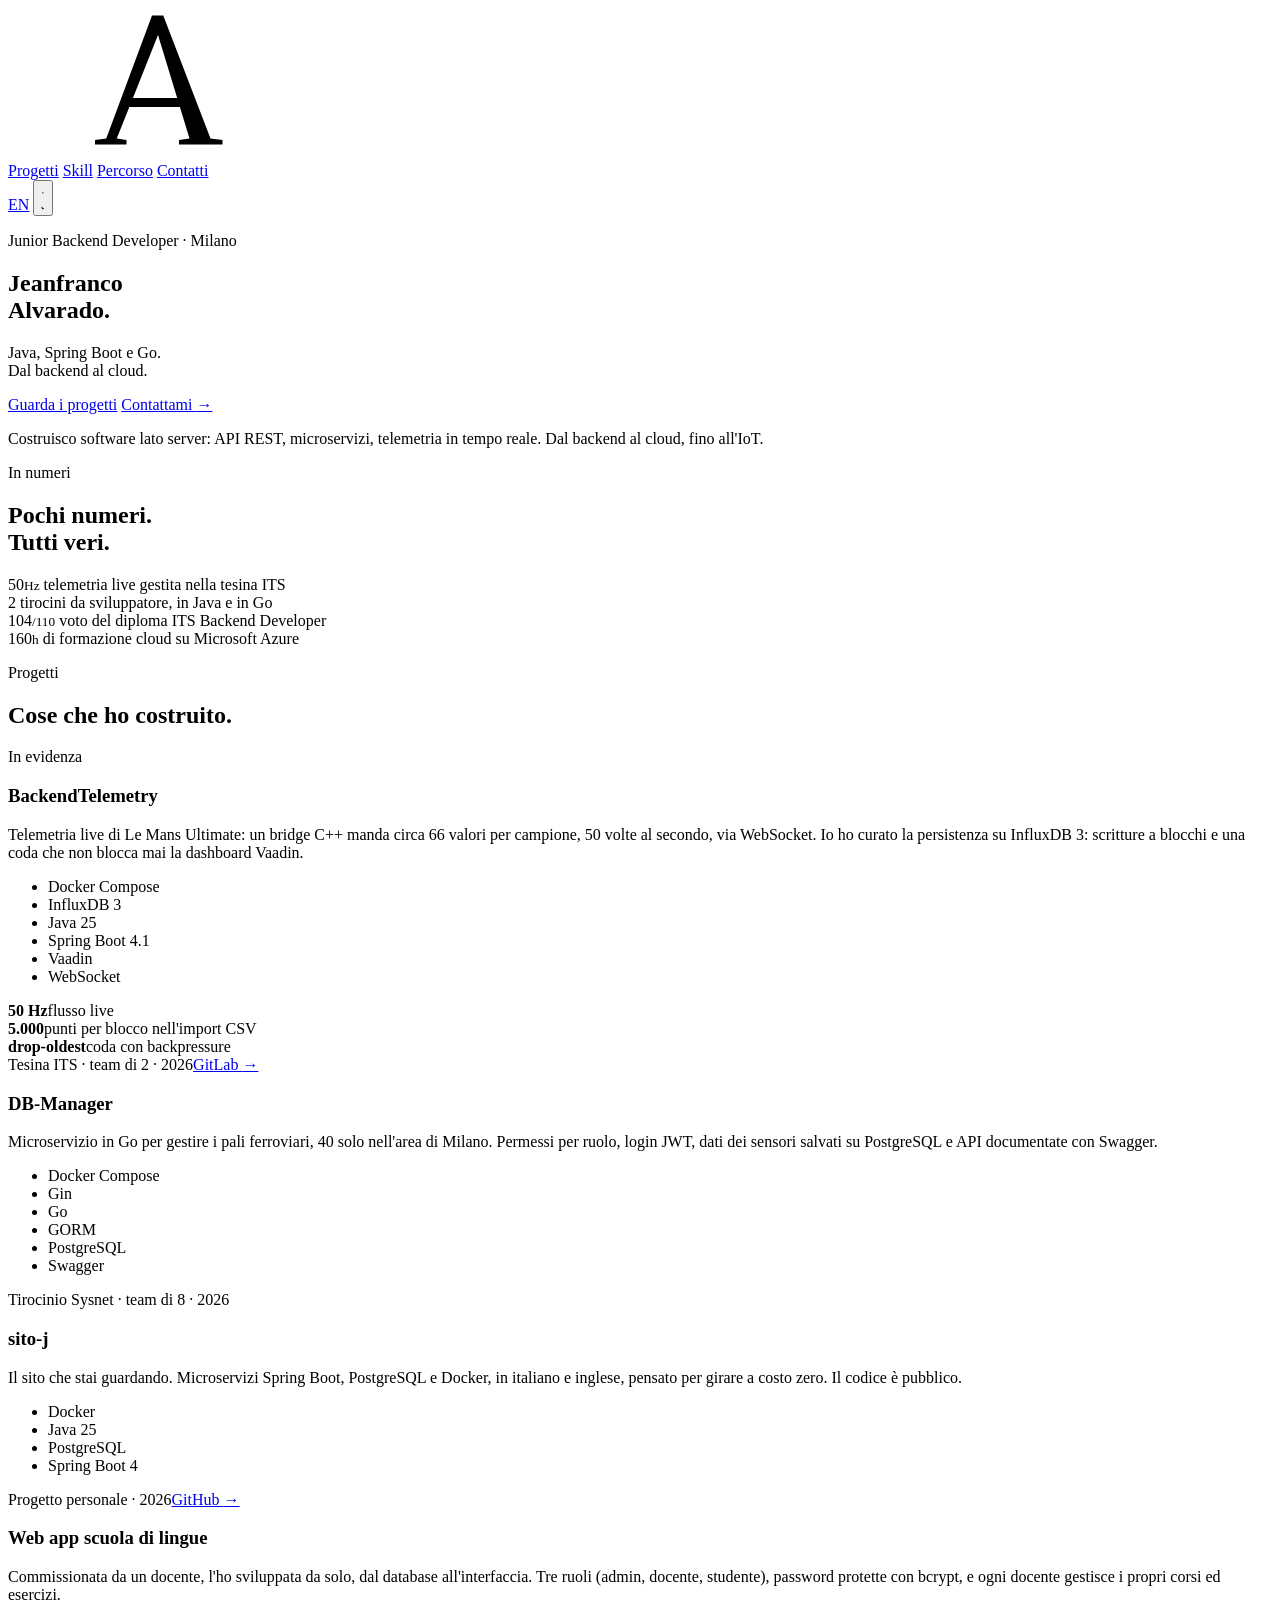
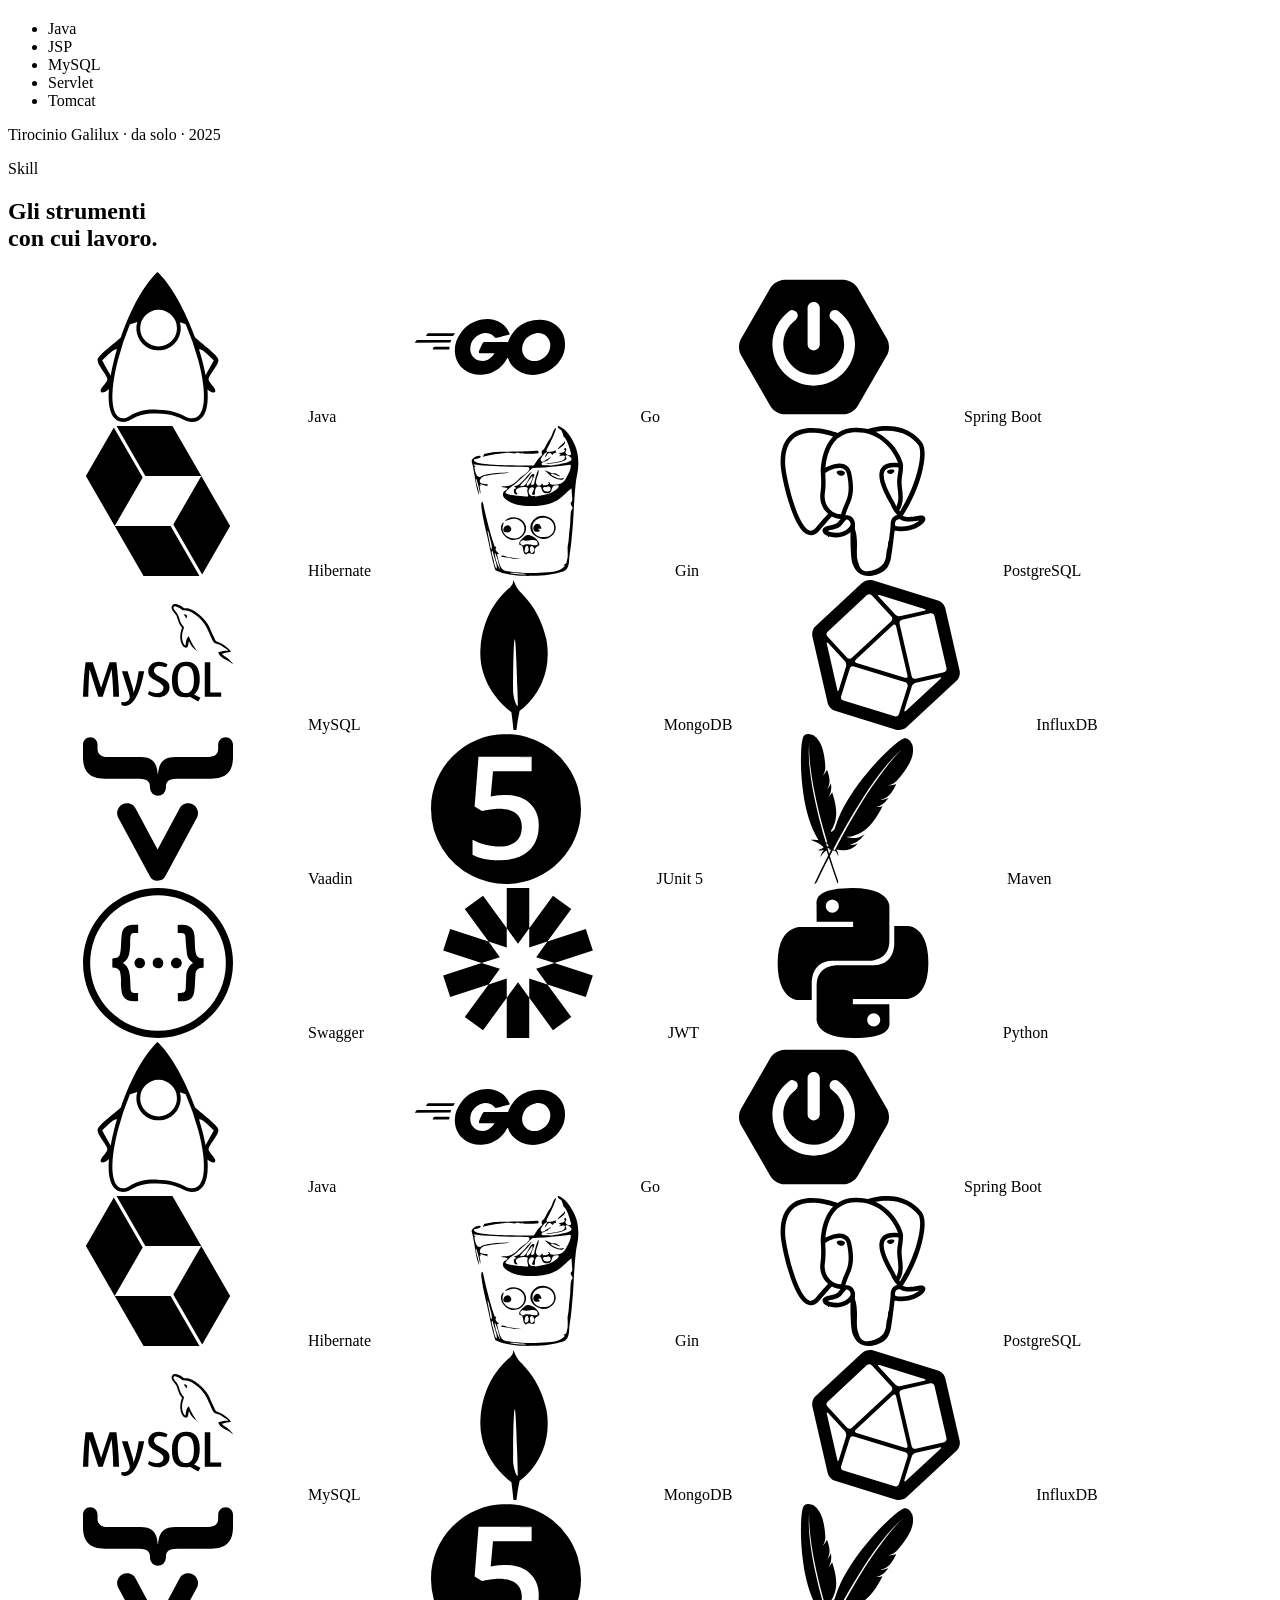
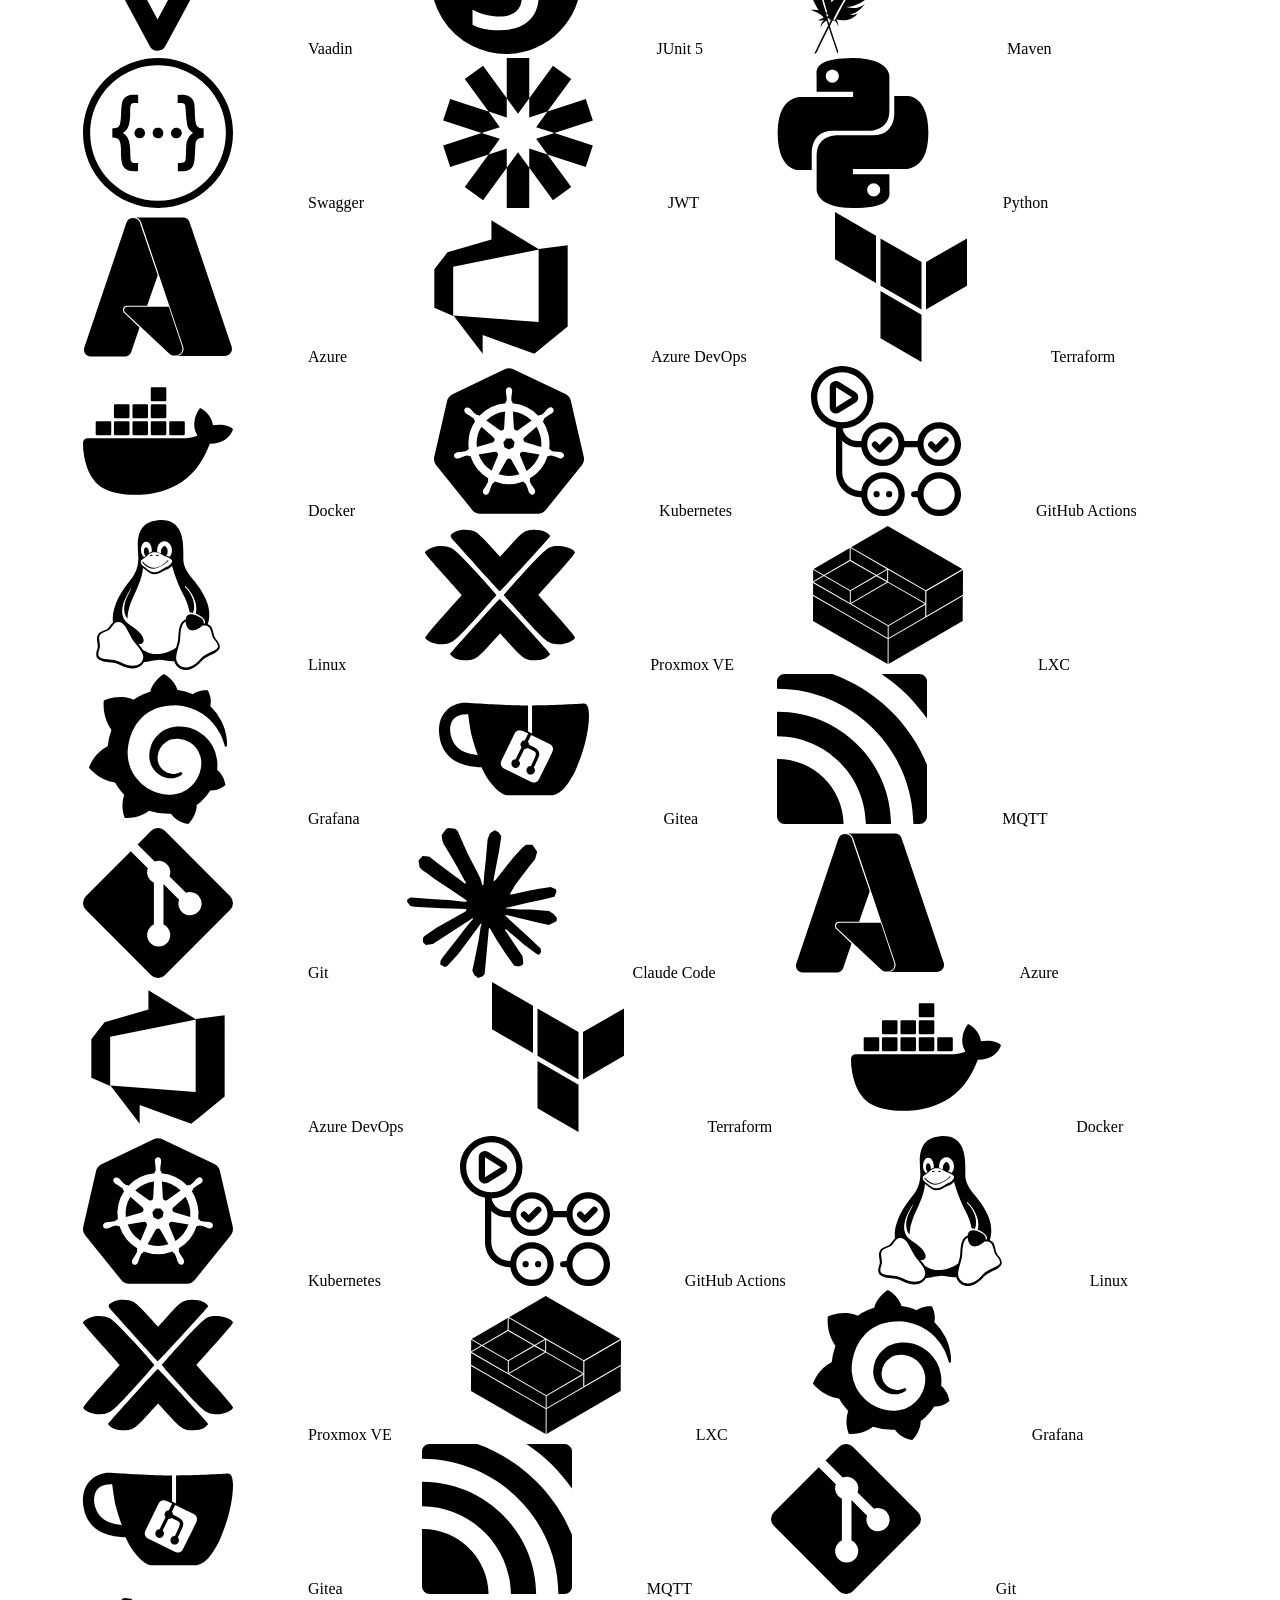
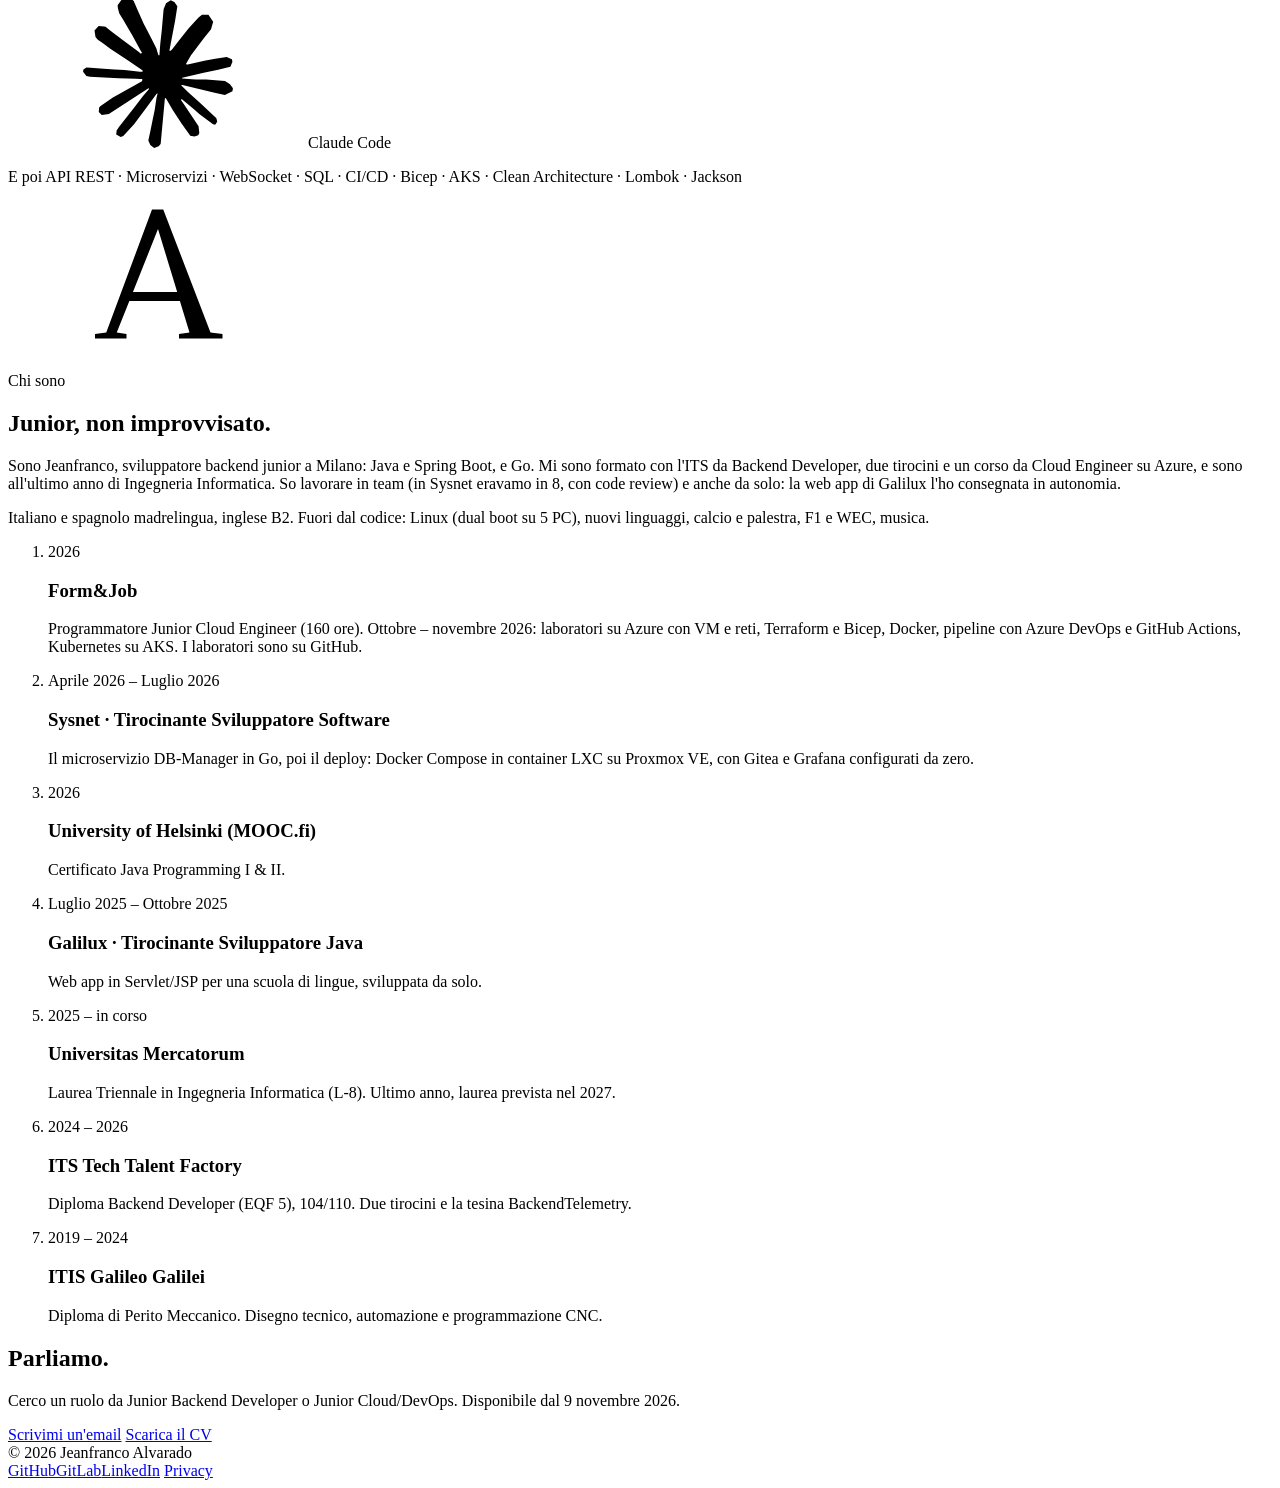
==== it/index.html @ 2a4a36a0 "Pubblica la copia statica del sito (a05487d)" ====
<!DOCTYPE html>
<html lang="it" data-theme="dark">
<head>
    <meta charset="UTF-8">
    <meta name="viewport" content="width=device-width, initial-scale=1">
    
    <title>Jeanfranco Alvarado — Junior Backend Developer</title>
    <meta name="description" content="Jeanfranco Alvarado, Junior Backend Developer a Milano: Java, Spring Boot e Go, dal backend al cloud.">
    <link rel="canonical" href="https://jesusalvarado2005.github.io/sito-j/it">
    <link rel="alternate" href="https://jesusalvarado2005.github.io/sito-j/it" hreflang="it">
    <link rel="alternate" href="https://jesusalvarado2005.github.io/sito-j/en" hreflang="en">
    <link rel="alternate" hreflang="x-default" href="https://jesusalvarado2005.github.io/sito-j/en">
    <meta property="og:type" content="website">
    <meta property="og:title" content="Jeanfranco Alvarado — Junior Backend Developer">
    <meta property="og:description" content="Jeanfranco Alvarado, Junior Backend Developer a Milano: Java, Spring Boot e Go, dal backend al cloud.">
    <meta property="og:url" content="https://jesusalvarado2005.github.io/sito-j/it">
    <meta property="og:locale" content="it_IT">
    <meta name="twitter:card" content="summary">
    <meta name="twitter:title" content="Jeanfranco Alvarado — Junior Backend Developer">
    <meta name="twitter:description" content="Jeanfranco Alvarado, Junior Backend Developer a Milano: Java, Spring Boot e Go, dal backend al cloud.">

    <!-- Tema applicato PRIMA del rendering (script volutamente sincrono e minuscolo) -->
    <script src="/sito-j/js/theme.js"></script>
    <link rel="preload" href="/sito-j/fonts/inter-latin-700.woff2" as="font" type="font/woff2" crossorigin>
    <link rel="icon" href="/sito-j/logo.svg" type="image/svg+xml">
    <link rel="stylesheet" href="/sito-j/css/site.css">
    <script type="application/ld+json">{"@context":"https://schema.org","@type":"Person","name":"Jeanfranco Alvarado","url":"https://jesusalvarado2005.github.io/sito-j/it","description":"Jeanfranco Alvarado, Junior Backend Developer a Milano: Java, Spring Boot e Go, dal backend al cloud.","jobTitle":"Junior Backend Developer · Milano","address":{"@type":"PostalAddress","addressLocality":"Milano"},"sameAs":["https://github.com/JesusAlvarado2005","https://gitlab.com/JesusAlvarado2005","https://www.linkedin.com/in/jeanfranco-alvarado-800a02344"]}</script>
</head>
<body>

<svg width="0" height="0" style="position:absolute" aria-hidden="true">
    <defs>
        <linearGradient id="goldGrad" x1="0" y1="0" x2="1" y2="1">
            <stop offset="0" style="stop-color: var(--grad-a)"/>
            <stop offset=".5" style="stop-color: var(--grad-b)"/>
            <stop offset=".62" style="stop-color: var(--grad-c)"/>
            <stop offset="1" style="stop-color: var(--grad-b)"/>
        </linearGradient>
        <symbol id="logoA" viewBox="0 0 100 100">
            <path fill="url(#goldGrad)" fill-rule="evenodd" d="M46 5 L53.5 5 L85 87 L93 88 L93 91 L64 91 L64 88 L71 87 L64.6 66 L30.9 66 L22.5 87 L29 88 L29 91 L8 91 L8 88 L15.5 87 Z M50 18 L62.8 60 L33.3 60 Z"/>
        </symbol>
        <!-- Loghi tecnologie: Simple Icons (CC0) e Devicon (MIT), monocromatici -->
        <symbol id="i-openjdk" viewBox="0 0 24 24"><path d="M11.915 0 11.7.215C9.515 2.4 7.47 6.39 6.046 10.483c-1.064 1.024-3.633 2.81-3.711 3.551-.093.87 1.746 2.611 1.55 3.235-.198.625-1.304 1.408-1.014 1.939.1.188.823.011 1.277-.491a13.389 13.389 0 0 0-.017 2.14c.076.906.27 1.668.643 2.232.372.563.956.911 1.667.911.397 0 .727-.114 1.024-.264.298-.149.571-.33.91-.5.68-.34 1.634-.666 3.53-.604 1.903.062 2.872.39 3.559.704.687.314 1.15.664 1.925.664.767 0 1.395-.336 1.807-.9.412-.563.631-1.33.72-2.24.06-.623.055-1.32 0-2.066.454.45 1.117.604 1.213.424.29-.53-.816-1.314-1.013-1.937-.198-.624 1.642-2.366 1.549-3.236-.08-.748-2.707-2.568-3.748-3.586C16.428 6.374 14.308 2.394 12.13.215zm.175 6.038a2.95 2.95 0 0 1 2.943 2.942 2.95 2.95 0 0 1-2.943 2.943A2.95 2.95 0 0 1 9.148 8.98a2.95 2.95 0 0 1 2.942-2.942zM8.685 7.983a3.515 3.515 0 0 0-.145.997c0 1.951 1.6 3.55 3.55 3.55 1.95 0 3.55-1.598 3.55-3.55 0-.329-.046-.648-.132-.951.334.095.64.208.915.336a42.699 42.699 0 0 1 2.042 5.829c.678 2.545 1.01 4.92.846 6.607-.082.844-.29 1.51-.606 1.94-.315.431-.713.651-1.315.651-.593 0-.932-.27-1.673-.61-.741-.338-1.825-.694-3.792-.758-1.974-.064-3.073.293-3.821.669-.375.188-.659.373-.911.5s-.466.2-.752.2c-.53 0-.876-.209-1.16-.64-.285-.43-.474-1.101-.545-1.948-.141-1.693.176-4.069.823-6.614a43.155 43.155 0 0 1 1.934-5.783c.348-.167.749-.31 1.192-.425zm-3.382 4.362a.216.216 0 0 1 .13.031c-.166.56-.323 1.116-.463 1.665a33.849 33.849 0 0 0-.547 2.555 3.9 3.9 0 0 0-.2-.39c-.58-1.012-.914-1.642-1.16-2.08.315-.24 1.679-1.755 2.24-1.781zm13.394.01c.562.027 1.926 1.543 2.24 1.783-.246.438-.58 1.068-1.16 2.08a4.428 4.428 0 0 0-.163.309 32.354 32.354 0 0 0-.562-2.49 40.579 40.579 0 0 0-.482-1.652.216.216 0 0 1 .127-.03z"/></symbol>
        <symbol id="i-go" viewBox="0 0 24 24"><path d="M1.811 10.231c-.047 0-.058-.023-.035-.059l.246-.315c.023-.035.081-.058.128-.058h4.172c.046 0 .058.035.035.07l-.199.303c-.023.036-.082.07-.117.07zM.047 11.306c-.047 0-.059-.023-.035-.058l.245-.316c.023-.035.082-.058.129-.058h5.328c.047 0 .07.035.058.07l-.093.28c-.012.047-.058.07-.105.07zm2.828 1.075c-.047 0-.059-.035-.035-.07l.163-.292c.023-.035.07-.07.117-.07h2.337c.047 0 .07.035.07.082l-.023.28c0 .047-.047.082-.082.082zm12.129-2.36c-.736.187-1.239.327-1.963.514-.176.046-.187.058-.34-.117-.174-.199-.303-.327-.548-.444-.737-.362-1.45-.257-2.115.175-.795.514-1.204 1.274-1.192 2.22.011.935.654 1.706 1.577 1.835.795.105 1.46-.175 1.987-.77.105-.13.198-.27.315-.434H10.47c-.245 0-.304-.152-.222-.35.152-.362.432-.97.596-1.274a.315.315 0 01.292-.187h4.253c-.023.316-.023.631-.07.947a4.983 4.983 0 01-.958 2.29c-.841 1.11-1.94 1.8-3.33 1.986-1.145.152-2.209-.07-3.143-.77-.865-.655-1.356-1.52-1.484-2.595-.152-1.274.222-2.419.993-3.424.83-1.086 1.928-1.776 3.272-2.02 1.098-.2 2.15-.07 3.096.571.62.41 1.063.97 1.356 1.648.07.105.023.164-.117.2m3.868 6.461c-1.064-.024-2.034-.328-2.852-1.029a3.665 3.665 0 01-1.262-2.255c-.21-1.32.152-2.489.947-3.529.853-1.122 1.881-1.706 3.272-1.95 1.192-.21 2.314-.095 3.33.595.923.63 1.496 1.484 1.648 2.605.198 1.578-.257 2.863-1.344 3.962-.771.783-1.718 1.273-2.805 1.495-.315.06-.63.07-.934.106zm2.78-4.72c-.011-.153-.011-.27-.034-.387-.21-1.157-1.274-1.81-2.384-1.554-1.087.245-1.788.935-2.045 2.033-.21.912.234 1.835 1.075 2.21.643.28 1.285.244 1.905-.07.923-.48 1.425-1.228 1.484-2.233z"/></symbol>
        <symbol id="i-springboot" viewBox="0 0 24 24"><path d="m23.693 10.7058-4.73-8.1844c-.4094-.7106-1.4166-1.2942-2.2402-1.2942H7.2725c-.819 0-1.8308.5836-2.2402 1.2942L.307 10.7058c-.4095.7106-.4095 1.873 0 2.5837l4.7252 8.189c.4094.7107 1.4166 1.2943 2.2402 1.2943h9.455c.819 0 1.826-.5836 2.2402-1.2942l4.7252-8.189c.4095-.7107.4095-1.8732 0-2.5838zM10.9763 5.7547c0-.5365.4377-.9742.9742-.9742s.9742.4377.9742.9742v5.8217c0 .5366-.4377.9742-.9742.9742s-.9742-.4376-.9742-.9742zm.9742 12.4294c-3.6427 0-6.6077-2.965-6.6077-6.6077.0047-2.0896.993-4.0521 2.6685-5.304a.8657.8657 0 0 1 1.2142.1788.8657.8657 0 0 1-.1788 1.2143c-2.1602 1.6048-2.612 4.6592-1.0072 6.8194 1.6049 2.1603 4.6593 2.612 6.8195 1.0072 1.2378-.9177 1.9673-2.372 1.9673-3.9157a4.8972 4.8972 0 0 0-1.9861-3.925c-.386-.2824-.466-.8284-.1836-1.2143.2824-.386.8283-.466 1.2143-.1835 1.6895 1.2471 2.6826 3.2238 2.6873 5.3228 0 3.6474-2.965 6.6077-6.6077 6.6077z"/></symbol>
        <symbol id="i-hibernate" viewBox="0 0 24 24"><path d="M5.365 0L9.98 7.994h8.95L14.31 0H5.366zm-.431.248L.46 7.994l4.613 8.008L9.55 8.24 4.934.248zm13.992 7.75l-4.475 7.76 4.617 7.992 4.471-7.744-4.613-8.008zm-4.905 8.006l-8.95.002L9.688 24h8.946l-4.615-7.994.001-.002Z"/></symbol>
        <symbol id="i-gin" viewBox="0 0 24 24"><path d="M11.836 23.977c-2.0587-.1046-3.3698-.3594-4.468-.8684-.131-.0606-.1153-.0272-.278-.596-.2755-.9627-.5534-2.128-.7848-3.29-.135-.678-.1535-.7614-.4716-2.1176-.5104-2.1762-.6402-2.831-.804-4.0557-.1064-.7962.1223-1.3156.2754-.6255.6026 2.7148 1.124 4.6969 1.6753 6.3684.1901.5764.1752.5525.3347.537.1095-.0105.1097-.0096.0278.1811-.1118.2604-.0573.3991.2913.7409.2612.256.2638.2712.0407.2387-.174-.0254-.1655-.0434-.1023.2138.0295.1199.0809.3448.1141.4997.2644 1.2314.6094 1.8336 1.1121 1.941 1.4684.3139 3.6012.4502 5.4794.3503 2.1817-.116 2.7037-.1989 3.3812-.5368.4582-.2286.8528-.6569.611-.6632-.1781-.0047-.1948-.0464-.0437-.109.329-.1365.468-.2818.4411-.4612-.008-.0535.0021-.1094.0422-.2318.1232-.3762.1439-.6822.1123-1.664-.0146-.4543-.0136-.487.021-.6574.0912-.449.132-.7886.199-1.6564.0474-.6126.0627-.766.1118-1.1186.0491-.3532.0648-.5537.0929-1.1868.0549-1.2385.116-1.7317.2287-1.8443.1884-.1885.1874-.289-.006-.5633-.2205-.3129-.2198-.4765.003-.711.1085-.1142.1132-.242.0391-1.0652-.019-.2114-.0394-.5284-.0452-.7045-.0073-.217-.0169-.3202-.0297-.3202-.041 0-.306.2264-.8894.76-.6635.6068-.8368.75-1.2089.9984-.7674.5123-1.5042.7633-2.7787.9462-1.2864.1847-2.8008.1411-3.7922-.1092-.6681-.1686-1.055-.3507-1.8085-.8512-.7058-.4688-.6674-1.2277.079-1.5624.3362-.1507.076-.3149-.5986-.3778-.5074-.0474-.2495-.1461.3996-.153.7887-.0083 1.349-.2884 2.0736-1.0363.3034-.3131.374-.3746.7782-.677.6428-.4808.8696-.6895.972-.8947.0776-.155.0733-.3082-.0094-.3397-.0271-.0103-.0404-.029-.0404-.0566 0-.0517.1571-.0442-2.5615-.122-2.8682-.0822-5.0395-.2118-6.1476-.367-.2164-.0304-.1133.1615.1509.2806.0836.0377.0914.0714.0198.0852-.1952.0377-.1844.01-.1284.3283.2173 1.235.5548 1.5418 1.2152 1.1047.1309-.0866.1765-.1027.4961-.1753.7-.1589 1.4556-.2464 2.5838-.2993 1.1633-.0545 1.2892-.0588 1.3032-.0448.0305.0304-.5599.1101-1.5935.215-1.07.1086-1.4287.1577-1.926.2638-.1342.0286-.2802.0521-.3245.0522-.2895.0008-.7114.2931-.8644.5988-.1926.3851-.0152.6153.5107.6627.1761.0159.6063.0923.6826.1213.0658.025.0525.0663-.0337.1044-.0932.0413-.093.039-.0085.0922.1688.1066.0969.0998-.37-.0351-.7785-.225-.9368-.2379-.723-.0588.1015.085.0972.1096-.0132.076-.1712-.0519-.1676-.0865-.0636.6052.1332.8858.031.8419-.1545-.0665-.2554-1.25-.6686-2.3144-.484-1.2466.04.2318.0853.4146.2197.888.1811.638.2872 1.2493.2237 1.2885-.0297.0184-.1904-.4844-.3028-.947-.124-.5102-.1767-.8005-.4328-2.3821-.1298-.802-.2425-1.3464-.378-1.8265-.0773-.2736-.0497-.403.128-.6008.3644-.4052 1.2746-.6528 1.2746-.3466 0 .147-.187.2458-.6436.3402-.5204.1076-.5632.1751-.2897.4578.2486.2569 1.8142.4808 3.7254.5327.3663.01.9119.0259 1.2124.0354 2.1339.0674 4.3877.0663 4.5184-.0022.015-.0079.0837-.105.1527-.2158.2825-.454.552-.795.9445-1.1954.2782-.2838.2865-.2942.2417-.3055-.132-.033-.1427-.5621-.0127-.6282.2383-.121.3542-.2918.7283-1.0725.198-.4133.3093-.5955.4777-.7825.1457-.1618.2569-.385.421-.8452.1614-.4524.2639-.6635.3799-.7823.223-.2285.2324-.103.0363.4903-.162.49-.7111 1.686-1.1268 2.4542-.355.656-.307.8451.1881.7427.0883-.0182.1706-.024.2462-.017.1306.0119.2723-.0174.6213-.1284.2892-.092.3264-.0769.201.0818-.0891.1128-.0887.1142.053.1799.1405.065.1301.0783-.0611.0783-.265 0-.4498.1059-.4766.2732-.0118.074-.0118.074-.1226-.0473-.3058-.335-.6452-.2808-.851.136-.072.1458-.1856.2528-.2684.2528-.0513 0-.0393-.0339.082-.232.293-.4784.2985-.5618.028-.4245-.308.1563-.7837.8261-.803 1.1308-.017.2655.2956.4083.5327.2434.9017-.627 1.348-.8748.9794-.5438-.0765.0687-.159.148-.1832.1762-.1744.2028-.3106.2933-.5656.3757-.8493.2745-.8493.6558 0 .6355.2265-.0055.4225-.0022.4774.0079.412.0756 2.2334-.2378 3.1616-.544.5878-.1938.6844-.4293.3229-.7867-.4647-.4592-.959-.3684-.6466.1189.1936.302-.3882.6232-1.3705.7565-.4425.06-.6113.0898-.7738.1363-.1108.0318-.4379.0719-.704.0863-.3523.019-.4642-.0274-.1925-.08.4158-.0804.5822-.105 1.0783-.1598 1.3303-.1468 1.7592-.3548 1.7627-.8548.0019-.2777-.2227-.3198-.8506-.1598-.201.0513-.2093.0324-.0248-.0564.2821-.1358.2599-.2519-.0717-.374-.1107-.0408-.1107-.0408.0516-.0538.7422-.0595 1.1048-.3546.7593-.6182-.0677-.0516-.0657-.0685.01-.0837.029-.0058.086-.0344.1266-.0635.1634-.1174.2997.246.1556.4144-.198.2313-.0359.5312.357.6602.403.1323.5887-.0506.4222-.4158-.03-.0657-.089-.2578-.131-.4269-.2398-.9631-.7595-2.0407-.9843-2.0407-.0216 0-.036-.0196-.0475-.064-.2147-.8343-.2878-.9893-.5348-1.1333-.4195-.2445-.551-.6687-.1636-.5275.8873.3236 1.8223 1.4494 2.5325 3.0495.5654 1.274.6932 3.168.3239 4.8039-.203.8994-.363 2.6656-.5462 6.0301-.0749 1.3745-.1492 2.3884-.2385 3.2532-.0223.216-.0453.4696-.051.5635-.0438.708-.2035 2.0275-.3607 2.98-.033.1995-.0473.3696-.0585.6915-.0422 1.2204-.4315 1.8227-1.2581 1.9468a2.7189 2.7189 0 0 0-.325.075c-1.0801.3317-2.166.471-4.3425.557-.728.0288-.7087.0288-1.3064-.0016zm.2615-.2356c.0474-.0474-.2411-.0896-.8847-.1297-.1644-.0102-.3527-.026-.4184-.0352-.4177-.058-1.1698-.1029-1.1698-.0699 0 .1276 2.3564.3514 2.473.2348zm-4.0952-.8634c0-.0406-.3364-1.3698-.4044-1.5977-.1252-.42-.3766-1.0159-.4231-1.003-.0697.0192.0988.9043.2754 1.447.1744.5358.5521 1.3252.5521 1.1537zm-.5246-.1305c.0433-.2745-.0418-.6732-.3351-1.5704-.176-.5382-.2341-.7414-.276-.9641-.0441-.2356-.0402-.2248-.0799-.2188-.1655.0246-.151.285.054.9752.1484.4996.1654.5673.1879.7506.064.5203.4057 1.3021.449 1.0275zm-.7904-3.2816c-.0001-.3436-.0485-.6234-.2044-1.1826-.1744-.6253-.2435-.896-.2825-1.1058-.0745-.4017-.2292-.621-.1807-.2564.026.1948.215 1.1792.2665 1.3878.0233.094.0618.3268.0857.5174.0662.5282.1018.6734.197.8049.0977.1347.1185.1055.1184-.1653zm5.7823-8.2201c.047-.0521.0384-.1659-.0348-.4592-.1-.3999-.0996-.5862.0013-.7401.1707-.2607-.8164-.3768-1.398-.1645-.53.1934-.648.5174-.3192.877.1613.1766-.0747.272-.2973.1203-.3041-.2074-.2766-.8612.0363-.8612.0362 0 .106-.073.106-.111 0-.0561-.0674-.1035-.211-.148-.1984-.0617-.1974-.0741.0085-.108.4832-.0793.939-.4219 1.6589-1.2467.935-1.0714 1.3075-1.3927.8116-.7002-.2504.3497-.4599.592-.8783 1.016-.7501.7603-.8434.9222-.5313.9222.472 0 .6826-.1937 1.1142-1.0246.4076-.7848.6084-.9866.8963-.901.1217.0362.121.0386-.2186.8754-.314.7736-.2997.986.0543.8106.1767-.0875.17-.0762.2403-.4093.173-.8206.5299-1.9468.617-1.9468.1153 0 .0463.5054-.1424 1.0417-.2842.8081-.298 1.0686-.0684 1.2959.2501.2476.5305.202.7474-.1216.0793-.1184.1145-.1023.1763.0809.046.1363.0536.1408.244.1434.2617.0037.6195-.091.6392-.169.0064-.0254.0206-.0402.035-.0364.1408.0369.1388-.1065-.0025-.1673-.0918-.0395-.0998-.0645-.032-.0992.1499-.0764.3061.038.3061.2243 0 .0784.0186.0885.205.11 1.2175.1412 1.9496-.176 2.364-1.024.0706-.1445.205-.4086.299-.587.3348-.6367.4726-1.1026.4121-1.3938-.0352-.1699-.0169-.164-.3792-.12-1.8582.2256-3.5292.3794-4.933.454-.2677.0141-.5553.0298-.639.0348-.1525.009-.1525.009-.4526.3035-.4846.4754-.9042.8606-1.7005 1.5606-.2254.1982-.4329.3853-.461.4158-.0804.0868-.3442.2954-.7344.5806-.815.5957-1.2381 1.0543-1.0973 1.189.1613.1545 1.371.3751 2.378.4339.1692.0099.4035.029.521.0426.3097.036.319.0367.4797.0397.1296.0024.1506-.0015.1793-.0333zm4.9335-2.6883c-.6352-.103-1.2474-.4616-1.8828-1.103-.419-.4228-.3704-.4557.2256-.1524.4367.2222.5944.2777.7778.2734.0704-.0017.1626-.0037.2049-.0045.1903-.0038.9252.4017.8551.4718-.024.024-.159-.0192-.4196-.1342-.8347-.3685-1.3685-.3711-.8026-.0041.5953.3862 1.2494.571 1.64.4632.146-.0402.186-.0393.1923.0044.0242.1694-.3493.257-.7907.1854zm-3.5168 2.6903c.0746-.0187.3623-.0728.6394-.1204 1.31-.2247 1.6092-.3389 2.4225-.9243.552-.3972.6191-.7887.1254-.731-.5517.0644-.6125.1133-.7745.6229-.1885.5932-.272.665-.7748.6656-.5271.0006-.7398-.181-.889-.7596-.0528-.2045-.067-.2222-.2166-.2715-.5559-.1833-.8321.1858-.8322 1.112 0 .1586-.0097.1672-.1927.1722-.2981.0081-.3303-.091-.1542-.4747.2334-.509.2423-.6089.0614-.6855-.392-.1659-.7831.2546-.7091.7622.0663.4551.3933.6953.8023.5892.116-.0301.116-.0301.2182.0226.123.0634.1069.0622.274.0203zm1.822-.7768c.2327-.0208.3877-.1848.3877-.4102 0-.3258-.2825-.4682-.6292-.317-.1015.0442-.1223.0476-.2064.034-.3571-.0575-.5023.2388-.2548.52.1594.1812.2799.2108.7026.1732zm-3.2106-.9502c.373-.1904.8327-1.1638.6843-1.4494-.0437-.0844-.0598-.0769-.158.0736-.048.0734-.1677.2402-.266.3708-.458.6076-.5777.8672-.4559.989.0617.0617.0998.0648.1956.016zM10.302 21.2613c-.1018-.013-.4553-.0772-.7855-.1426-.6434-.1273-.9326-.1714-1.1234-.1714-.1763 0-.2162-.0341-.1669-.1425.0536-.1175.2172-.105.7572.0579.3561.1074.6022.167.7437.1803.061.0057.1494.021.1964.0338.1346.037 1.2056.1779 1.3516.1779.0044 0 .0033.0077-.0025.017-.0158.0257-.751.0177-.9706-.0104zm1.7587-.7484c-.2231-.1093-.2921-.2537-.3514-.7354-.0621-.5045-.1591-.66-.4529-.7263a4.0909 4.0909 0 0 1-.1152-.0274c-.0404-.011-.0716-.173-.0565-.2939.034-.2724.2048-.4916.7172-.9203.1127-.0943.2348-.2026.2713-.2405.3605-.3747 1.5306.1053 1.9894.816.3258.5047.322.6185-.028.8492-.4315.2844-.4933.3657-.4846.6372.003.0892.0065.2044.008.2561.0095.3235-.1771.4074-.6452.29-.3964-.0994-.5232-.0838-.6829.0842-.0597.0628-.0632.063-.1692.0111zm1.1381-.2254c.31-.1586.3749-.5512.1474-.892-.244-.3652-.5598-.2393-.5485.2187.0139.5637.1544.7995.4011.6733zm-.8657-.0823c.245-.1105.326-.537.1665-.8751-.1556-.3297-.4463-.1355-.5016.335a3.7214 3.7214 0 0 1-.033.2215c-.0671.345.062.4567.3681.3186zm-.5397-1.1367c.2714-.1816.542-.19 1.3747-.043.4775.0845.8627.0285.8621-.1253-.0023-.5725-.3483-.7422-1.2293-.603-.5545.0876-.7589.0879-1.0083.0016-.2747-.095-.6015.1652-.5532.4404.045.2565.3721.451.554.3293zm-2.0236-.8882c-1.242-.2611-2.0297-1.7477-1.3788-2.6022.1995-.2618.2624-.1704.1232.1789-.5807 1.4577 1.2303 2.8224 2.6353 1.9858 1.027-.6115 1.0144-2.1067-.0221-2.619a3.1056 3.1056 0 0 1-.1964-.1114c-.4015-.247-.8534-.2309-1.7165.0612-.504.1705-.4886.1706-.3296-.0011.6047-.6532 1.8983-.6335 2.6865.041 1.4324 1.2255.1142 3.4695-1.8016 3.0668zm5.0377-.1125c-1.9591-.3-2.6203-2.1867-1.1535-3.2915 1.3107-.9873 3.3222-.0095 3.2577 1.5836-.0398.9811-1.1207 1.8585-2.1042 1.708zm.4013-.3203c1.5031-.02 2.0059-1.9306.735-2.7936-.7982-.5421-2.0927-.295-2.5552.4876-.542.9171.0474 2.1467 1.1115 2.3185.0282.0045.1473.0043.2647-.0006.1174-.005.3172-.0103.444-.012zm-1.504-.8356c-.4402-.1245-.5095-.6544-.1381-1.0566.3355-.3633.817-.2062 1.0182.3322.0892.2387.058.2748-.2225.2581-.1793-.0106-.2639.0025-.2635.041 0 .0067.0603.0566.134.1109.2197.162.2247.2153.0267.2836-.144.0497-.4316.0657-.5548.0308zm-4.6535.1072c-.4663-.0444-.6306-.2972-.4418-.6793.224-.453.732-.5855 1.0146-.2645.4276.4858.1102 1.0088-.5728.9438zM5.2609 4.894c-.0061-.01.0088-.0465.0331-.0811.0243-.0347.0641-.0913.0885-.1258.0243-.0345.0483-.0939.0534-.132.0058-.043.0197-.0722.037-.0775.0706-.0214.6893-.1486.9498-.1953.6694-.12.851-.132 2.3652-.156 2.81-.0445 3.8851-.08 4.9246-.1626.3576-.0284.3387-.0321.4233.0843.1331.1833.0163.311-.3377.3693-.4252.0699-2.1378.0258-2.5939-.0668-.4837-.0983-.636-.0931-.7755.0264-.0812.0694-.0633.0696-.2775-.0018-.27-.09-.507-.1186-.8766-.106-.3002.0103-.417.0236-1.1357.129-.1925.0283-.4615.0599-.5976.0701-.4723.0356-1.013.1356-1.7562.325-.4978.1267-.507.1285-.5242.1008Zm11.997-1.2081c0-.0854.1102-.209.595-.6678.2691-.2547.4638-.4815.4638-.5401 0-.0556.0477-.0598.0665-.006.1044.2996-.1068.597-.6983.9833a31.133 31.133 0 0 0-.3207.2115c-.0847.0578-.1062.0617-.1062.019z"/></symbol>
        <symbol id="i-postgresql" viewBox="0 0 24 24"><path d="M23.5594 14.7228a.5269.5269 0 0 0-.0563-.1191c-.139-.2632-.4768-.3418-1.0074-.2321-1.6533.3411-2.2935.1312-2.5256-.0191 1.342-2.0482 2.445-4.522 3.0411-6.8297.2714-1.0507.7982-3.5237.1222-4.7316a1.5641 1.5641 0 0 0-.1509-.235C21.6931.9086 19.8007.0248 17.5099.0005c-1.4947-.0158-2.7705.3461-3.1161.4794a9.449 9.449 0 0 0-.5159-.0816 8.044 8.044 0 0 0-1.3114-.1278c-1.1822-.0184-2.2038.2642-3.0498.8406-.8573-.3211-4.7888-1.645-7.2219.0788C.9359 2.1526.3086 3.8733.4302 6.3043c.0409.818.5069 3.334 1.2423 5.7436.4598 1.5065.9387 2.7019 1.4334 3.582.553.9942 1.1259 1.5933 1.7143 1.7895.4474.1491 1.1327.1441 1.8581-.7279.8012-.9635 1.5903-1.8258 1.9446-2.2069.4351.2355.9064.3625 1.39.3772a.0569.0569 0 0 0 .0004.0041 11.0312 11.0312 0 0 0-.2472.3054c-.3389.4302-.4094.5197-1.5002.7443-.3102.064-1.1344.2339-1.1464.8115-.0025.1224.0329.2309.0919.3268.2269.4231.9216.6097 1.015.6331 1.3345.3335 2.5044.092 3.3714-.6787-.017 2.231.0775 4.4174.3454 5.0874.2212.5529.7618 1.9045 2.4692 1.9043.2505 0 .5263-.0291.8296-.0941 1.7819-.3821 2.5557-1.1696 2.855-2.9059.1503-.8707.4016-2.8753.5388-4.1012.0169-.0703.0357-.1207.057-.1362.0007-.0005.0697-.0471.4272.0307a.3673.3673 0 0 0 .0443.0068l.2539.0223.0149.001c.8468.0384 1.9114-.1426 2.5312-.4308.6438-.2988 1.8057-1.0323 1.5951-1.6698zM2.371 11.8765c-.7435-2.4358-1.1779-4.8851-1.2123-5.5719-.1086-2.1714.4171-3.6829 1.5623-4.4927 1.8367-1.2986 4.8398-.5408 6.108-.13-.0032.0032-.0066.0061-.0098.0094-2.0238 2.044-1.9758 5.536-1.9708 5.7495-.0002.0823.0066.1989.0162.3593.0348.5873.0996 1.6804-.0735 2.9184-.1609 1.1504.1937 2.2764.9728 3.0892.0806.0841.1648.1631.2518.2374-.3468.3714-1.1004 1.1926-1.9025 2.1576-.5677.6825-.9597.5517-1.0886.5087-.3919-.1307-.813-.5871-1.2381-1.3223-.4796-.839-.9635-2.0317-1.4155-3.5126zm6.0072 5.0871c-.1711-.0428-.3271-.1132-.4322-.1772.0889-.0394.2374-.0902.4833-.1409 1.2833-.2641 1.4815-.4506 1.9143-1.0002.0992-.126.2116-.2687.3673-.4426a.3549.3549 0 0 0 .0737-.1298c.1708-.1513.2724-.1099.4369-.0417.156.0646.3078.26.3695.4752.0291.1016.0619.2945-.0452.4444-.9043 1.2658-2.2216 1.2494-3.1676 1.0128zm2.094-3.988-.0525.141c-.133.3566-.2567.6881-.3334 1.003-.6674-.0021-1.3168-.2872-1.8105-.8024-.6279-.6551-.9131-1.5664-.7825-2.5004.1828-1.3079.1153-2.4468.079-3.0586-.005-.0857-.0095-.1607-.0122-.2199.2957-.2621 1.6659-.9962 2.6429-.7724.4459.1022.7176.4057.8305.928.5846 2.7038.0774 3.8307-.3302 4.7363-.084.1866-.1633.3629-.2311.5454zm7.3637 4.5725c-.0169.1768-.0358.376-.0618.5959l-.146.4383a.3547.3547 0 0 0-.0182.1077c-.0059.4747-.054.6489-.115.8693-.0634.2292-.1353.4891-.1794 1.0575-.11 1.4143-.8782 2.2267-2.4172 2.5565-1.5155.3251-1.7843-.4968-2.0212-1.2217a6.5824 6.5824 0 0 0-.0769-.2266c-.2154-.5858-.1911-1.4119-.1574-2.5551.0165-.5612-.0249-1.9013-.3302-2.6462.0044-.2932.0106-.5909.019-.8918a.3529.3529 0 0 0-.0153-.1126 1.4927 1.4927 0 0 0-.0439-.208c-.1226-.4283-.4213-.7866-.7797-.9351-.1424-.059-.4038-.1672-.7178-.0869.067-.276.1831-.5875.309-.9249l.0529-.142c.0595-.16.134-.3257.213-.5012.4265-.9476 1.0106-2.2453.3766-5.1772-.2374-1.0981-1.0304-1.6343-2.2324-1.5098-.7207.0746-1.3799.3654-1.7088.5321a5.6716 5.6716 0 0 0-.1958.1041c.0918-1.1064.4386-3.1741 1.7357-4.4823a4.0306 4.0306 0 0 1 .3033-.276.3532.3532 0 0 0 .1447-.0644c.7524-.5706 1.6945-.8506 2.802-.8325.4091.0067.8017.0339 1.1742.081 1.939.3544 3.2439 1.4468 4.0359 2.3827.8143.9623 1.2552 1.9315 1.4312 2.4543-1.3232-.1346-2.2234.1268-2.6797.779-.9926 1.4189.543 4.1729 1.2811 5.4964.1353.2426.2522.4522.2889.5413.2403.5825.5515.9713.7787 1.2552.0696.087.1372.1714.1885.245-.4008.1155-1.1208.3825-1.0552 1.717-.0123.1563-.0423.4469-.0834.8148-.0461.2077-.0702.4603-.0994.7662zm.8905-1.6211c-.0405-.8316.2691-.9185.5967-1.0105a2.8566 2.8566 0 0 0 .135-.0406 1.202 1.202 0 0 0 .1342.103c.5703.3765 1.5823.4213 3.0068.1344-.2016.1769-.5189.3994-.9533.6011-.4098.1903-1.0957.333-1.7473.3636-.7197.0336-1.0859-.0807-1.1721-.151zm.5695-9.2712c-.0059.3508-.0542.6692-.1054 1.0017-.055.3576-.112.7274-.1264 1.1762-.0142.4368.0404.8909.0932 1.3301.1066.887.216 1.8003-.2075 2.7014a3.5272 3.5272 0 0 1-.1876-.3856c-.0527-.1276-.1669-.3326-.3251-.6162-.6156-1.1041-2.0574-3.6896-1.3193-4.7446.3795-.5427 1.3408-.5661 2.1781-.463zm.2284 7.0137a12.3762 12.3762 0 0 0-.0853-.1074l-.0355-.0444c.7262-1.1995.5842-2.3862.4578-3.4385-.0519-.4318-.1009-.8396-.0885-1.2226.0129-.4061.0666-.7543.1185-1.0911.0639-.415.1288-.8443.1109-1.3505.0134-.0531.0188-.1158.0118-.1902-.0457-.4855-.5999-1.938-1.7294-3.253-.6076-.7073-1.4896-1.4972-2.6889-2.0395.5251-.1066 1.2328-.2035 2.0244-.1859 2.0515.0456 3.6746.8135 4.8242 2.2824a.908.908 0 0 1 .0667.1002c.7231 1.3556-.2762 6.2751-2.9867 10.5405zm-8.8166-6.1162c-.025.1794-.3089.4225-.6211.4225a.5821.5821 0 0 1-.0809-.0056c-.1873-.026-.3765-.144-.5059-.3156-.0458-.0605-.1203-.178-.1055-.2844.0055-.0401.0261-.0985.0925-.1488.1182-.0894.3518-.1226.6096-.0867.3163.0441.6426.1938.6113.4186zm7.9305-.4114c.0111.0792-.049.201-.1531.3102-.0683.0717-.212.1961-.4079.2232a.5456.5456 0 0 1-.075.0052c-.2935 0-.5414-.2344-.5607-.3717-.024-.1765.2641-.3106.5611-.352.297-.0414.6111.0088.6356.1851z"/></symbol>
        <symbol id="i-mysql" viewBox="0 0 24 24"><path d="M16.405 5.501c-.115 0-.193.014-.274.033v.013h.014c.054.104.146.18.214.273.054.107.1.214.154.32l.014-.015c.094-.066.14-.172.14-.333-.04-.047-.046-.094-.08-.14-.04-.067-.126-.1-.18-.153zM5.77 18.695h-.927a50.854 50.854 0 00-.27-4.41h-.008l-1.41 4.41H2.45l-1.4-4.41h-.01a72.892 72.892 0 00-.195 4.41H0c.055-1.966.192-3.81.41-5.53h1.15l1.335 4.064h.008l1.347-4.064h1.095c.242 2.015.384 3.86.428 5.53zm4.017-4.08c-.378 2.045-.876 3.533-1.492 4.46-.482.716-1.01 1.073-1.583 1.073-.153 0-.34-.046-.566-.138v-.494c.11.017.24.026.386.026.268 0 .483-.075.647-.222.197-.18.295-.382.295-.605 0-.155-.077-.47-.23-.944L6.23 14.615h.91l.727 2.36c.164.536.233.91.205 1.123.4-1.064.678-2.227.835-3.483zm12.325 4.08h-2.63v-5.53h.885v4.85h1.745zm-3.32.135l-1.016-.5c.09-.076.177-.158.255-.25.433-.506.648-1.258.648-2.253 0-1.83-.718-2.746-2.155-2.746-.704 0-1.254.232-1.65.697-.43.508-.646 1.256-.646 2.245 0 .972.19 1.686.574 2.14.35.41.877.615 1.583.615.264 0 .506-.033.725-.098l1.325.772.36-.622zM15.5 17.588c-.225-.36-.337-.94-.337-1.736 0-1.393.424-2.09 1.27-2.09.443 0 .77.167.977.5.224.362.336.936.336 1.723 0 1.404-.424 2.108-1.27 2.108-.445 0-.77-.167-.978-.5zm-1.658-.425c0 .47-.172.856-.516 1.156-.344.3-.803.45-1.384.45-.543 0-1.064-.172-1.573-.515l.237-.476c.438.22.833.328 1.19.328.332 0 .593-.073.783-.22a.754.754 0 00.3-.615c0-.33-.23-.61-.648-.845-.388-.213-1.163-.657-1.163-.657-.422-.307-.632-.636-.632-1.177 0-.45.157-.81.47-1.085.315-.278.72-.415 1.22-.415.512 0 .98.136 1.4.41l-.213.476a2.726 2.726 0 00-1.064-.23c-.283 0-.502.068-.654.206a.685.685 0 00-.248.524c0 .328.234.61.666.85.393.215 1.187.67 1.187.67.433.305.648.63.648 1.168zm9.382-5.852c-.535-.014-.95.04-1.297.188-.1.04-.26.04-.274.167.055.053.063.14.11.214.08.134.218.313.346.407.14.11.28.216.427.31.26.16.555.255.81.416.145.094.293.213.44.313.073.05.12.14.214.172v-.02c-.046-.06-.06-.147-.105-.214-.067-.067-.134-.127-.2-.193a3.223 3.223 0 00-.695-.675c-.214-.146-.682-.35-.77-.595l-.013-.014c.146-.013.32-.066.46-.106.227-.06.435-.047.67-.106.106-.027.213-.06.32-.094v-.06c-.12-.12-.21-.283-.334-.395a8.867 8.867 0 00-1.104-.823c-.21-.134-.476-.22-.697-.334-.08-.04-.214-.06-.26-.127-.12-.146-.19-.34-.275-.514a17.69 17.69 0 01-.547-1.163c-.12-.262-.193-.523-.34-.763-.69-1.137-1.437-1.826-2.586-2.5-.247-.14-.543-.2-.856-.274-.167-.008-.334-.02-.5-.027-.11-.047-.216-.174-.31-.235-.38-.24-1.364-.76-1.644-.072-.18.434.267.862.422 1.082.115.153.26.328.34.5.047.116.06.235.107.356.106.294.207.622.347.897.073.14.153.287.247.413.054.073.146.107.167.227-.094.136-.1.334-.154.5-.24.757-.146 1.693.194 2.25.107.166.362.534.703.393.3-.12.234-.5.32-.835.02-.08.007-.133.048-.187v.015c.094.188.188.367.274.555.206.328.566.668.867.895.16.12.287.328.487.402v-.02h-.015c-.043-.058-.1-.086-.154-.133a3.445 3.445 0 01-.35-.4 8.76 8.76 0 01-.747-1.218c-.11-.21-.202-.436-.29-.643-.04-.08-.04-.2-.107-.24-.1.146-.247.273-.32.453-.127.288-.14.642-.188 1.01-.027.007-.014 0-.027.014-.214-.052-.287-.274-.367-.46-.2-.475-.233-1.238-.06-1.785.047-.14.247-.582.167-.716-.042-.127-.174-.2-.247-.303a2.478 2.478 0 01-.24-.427c-.16-.374-.24-.788-.414-1.162-.08-.173-.22-.354-.334-.513-.127-.18-.267-.307-.368-.52-.033-.073-.08-.194-.027-.274.014-.054.042-.075.094-.09.088-.072.335.022.422.062.247.1.455.194.662.334.094.066.195.193.315.226h.14c.214.047.455.014.655.073.355.114.675.28.962.46a5.953 5.953 0 012.085 2.286c.08.154.115.295.188.455.14.33.313.663.455.982.14.315.275.636.476.897.1.14.502.213.682.286.133.06.34.115.46.188.23.14.454.3.67.454.11.076.443.243.463.378z"/></symbol>
        <symbol id="i-mongodb" viewBox="0 0 24 24"><path d="M17.193 9.555c-1.264-5.58-4.252-7.414-4.573-8.115-.28-.394-.53-.954-.735-1.44-.036.495-.055.685-.523 1.184-.723.566-4.438 3.682-4.74 10.02-.282 5.912 4.27 9.435 4.888 9.884l.07.05A73.49 73.49 0 0111.91 24h.481c.114-1.032.284-2.056.51-3.07.417-.296.604-.463.85-.693a11.342 11.342 0 003.639-8.464c.01-.814-.103-1.662-.197-2.218zm-5.336 8.195s0-8.291.275-8.29c.213 0 .49 10.695.49 10.695-.381-.045-.765-1.76-.765-2.405z"/></symbol>
        <symbol id="i-influxdb" viewBox="0 0 24 24"><path d="M23.778 14.482l-2.287-9.959c-.13-.545-.624-1.09-1.169-1.248L9.87.051C9.74 0 9.584 0 9.426 0c-.443 0-.909.18-1.222.443L.716 7.412C.3 7.776.092 8.504.222 9.024l2.445 10.662c.13.545.624 1.092 1.169 1.248l9.775 3.015c.13.051.285.051.443.051.443 0 .91-.18 1.223-.443l8.007-7.435c.418-.39.624-1.092.494-1.64zM10.962 2.417l7.175 2.21c.285.08.285.21 0 .286l-3.77.858c-.285.08-.674-.05-.883-.26l-2.626-2.834c-.235-.232-.184-.336.104-.26zm4.47 12.872c.079.286-.105.444-.39.365l-7.748-2.392c-.285-.079-.338-.313-.13-.52l5.93-5.514c.209-.209.443-.13.52.156zM2.667 8.267l6.293-5.85c.21-.209.545-.18.754.025L12.86 5.85c.209.21.18.545-.026.754l-6.293 5.85c-.21.21-.545.181-.754-.025L2.64 9.024a.536.536 0 01.026-.757zm1.536 9.284L2.54 10.244c-.08-.285.05-.34.234-.13L5.4 12.949c.209.209.285.624.209.909L4.462 17.55c-.079.285-.208.285-.26 0zm9.202 4.264l-8.217-2.522a.547.547 0 01-.364-.675l1.378-4.421a.547.547 0 01.675-.365l8.216 2.522c.285.079.443.39.364.675L14.08 21.45a.553.553 0 01-.674.365zm7.279-5.98L15.2 20.93c-.209.209-.31.13-.234-.155l1.144-3.694c.079-.285.39-.573.674-.624l3.77-.858c.288-.076.339.054.13.234zm.598-1.09l-4.523 1.039a.534.534 0 01-.65-.39l-1.922-8.372a.534.534 0 01.39-.65L19.1 5.335a.534.534 0 01.649.39l1.923 8.371c.079.31-.102.596-.39.65Z"/></symbol>
        <symbol id="i-vaadin" viewBox="0 0 24 24"><path d="M1.166.521C.506.521 0 1.055 0 1.715v1.97c0 2.316 1.054 3.473 3.502 3.473h5.43c1.623 0 1.783.685 1.783 1.35 0 .068.004.13.012.193a1.268 1.268 0 0 0 2.531-.004c.007-.062.012-.121.012-.19 0-.664.16-1.349 1.783-1.349h5.43C22.93 7.158 24 6.001 24 3.686V1.715c0-.66-.524-1.194-1.184-1.194-.66 0-1.189.534-1.189 1.194l-.004.685c0 .746-.476 1.27-1.594 1.27h-5.322c-2.422 0-2.608 1.796-2.687 2.748h-.055c-.08-.952-.266-2.748-2.688-2.748H3.955c-1.118 0-1.629-.544-1.629-1.29v-.665c0-.66-.5-1.194-1.16-1.194zm5.875 10.553a1.586 1.586 0 0 0-1.375 2.371c1.657 3.06 3.308 6.13 4.967 9.184a1.415 1.415 0 0 0 2.586.02l.033-.06 4.945-9.142a1.587 1.587 0 0 0-1.377-2.373c-.702 0-1.179.345-1.502 1.082l-3.386 6.313-3.383-6.305c-.326-.745-.805-1.09-1.508-1.09Z"/></symbol>
        <symbol id="i-junit5" viewBox="0 0 24 24"><path d="M11.886 9.769c1.647 0 2.95.436 3.912 1.307.961.872 1.442 2.06 1.442 3.566 0 1.744-.548 3.107-1.643 4.09-1.088.977-2.638 1.465-4.65 1.465-1.826 0-3.26-.294-4.303-.883v-2.38a7.89 7.89 0 002.079.793c.782.186 1.509.28 2.18.28 1.184 0 2.086-.265 2.704-.794.619-.53.928-1.304.928-2.325 0-1.952-1.245-2.929-3.733-2.929-.35 0-.783.038-1.297.112-.514.067-.965.145-1.352.235l-1.174-.693.626-7.98H16.1v2.335H9.919l-.37 4.046c.262-.044.578-.096.95-.156.38-.06.843-.09 1.387-.09zM12 0C5.373 0 0 5.373 0 12a11.998 11.998 0 006.65 10.738v-3.675h.138c.01.004 4.86 2.466 8.021 0 3.163-2.468 1.62-5.785 1.08-6.557-.54-.771-3.317-2.083-5.708-1.851-2.391.231-2.391.308-2.391.308l.617-7.096 7.687-.074V.744A12 12 0 0011.999 0zm4.095.744V3.793l-7.688.074-.617 7.096s0-.077 2.391-.308c2.392-.232 5.169 1.08 5.708 1.851.54.772 2.083 4.089-1.08 6.557-3.16 2.467-8.013.004-8.02 0h-.14v3.675A12 12 0 0012 24c6.628 0 12-5.373 12-12A12.007 12.007 0 0016.35.83c-.085-.03-.17-.059-.255-.086zM6.299 22.556z"/></symbol>
        <symbol id="i-apachemaven" viewBox="0 0 24 24"><path d="M4.237.001c-.312-.013-.665.072-.828.457-.158.374-.283 1.188-.34 2.276l1.223.591c-.02-.737.007-1.43.076-2.066-.026.299-.056.96.006 2.039.019.342.049.725.088 1.15.002.024.002.047.007.069a45.485 45.485 0 0 0 .309 2.412c.057.368.126.752.195 1.16l-.01.01c.014.01.015.018.014.023l.03.16c.03.162.06.328.093.494l.108.553.056.289a61.72 61.72 0 0 0 .457 2.068c.09.382.186.78.287 1.186.098.386.199.783.309 1.193.096.362.199.735.303 1.117.003.018.012.036.015.055a145.826 145.826 0 0 0 .34 1.185l.049.174c.078.261.158.533.242.805a4.2 4.2 0 0 1-.293-.135l-.19-.654c-.02-.077-.042-.148-.062-.225l-.002-.004-.004-.002c-.087-.3-.17-.607-.257-.916-.023-.087-.044-.173-.069-.263l-.314-1.178c-.1-.381-.194-.765-.29-1.154-.094-.39-.185-.78-.277-1.172-.093-.401-.181-.8-.265-1.203-.085-.396-.161-.798-.24-1.193a50.315 50.315 0 0 1-.211-1.17c-.004-.013-.006-.03-.01-.041l.004-.002c-.057-.386-.116-.77-.174-1.15a60.905 60.905 0 0 1-.154-1.204 27.447 27.447 0 0 1-.172-2.41l-1.22-.59c-.004.074-.01.15-.013.23-.012.294-.02.605-.023.93a45.3 45.3 0 0 0 .006 1.157c.009.37.025.755.045 1.148.02.336.042.675.07 1.022l.002.039.006.004c.003.023.007.05.006.076.033.368.064.739.107 1.115a34.493 34.493 0 0 0 .303 2.125c.01.064.024.131.035.195a23.418 23.418 0 0 0 .547 2.32c.07.237.14.464.21.68.063.182.13.365.194.545.155.422.327.832.512 1.232l.006.004a.318.318 0 0 0 .02.05c.225.485.475.95.755 1.395.01.013.02.033.03.047-.455-.183-1.259-.098-1.253-.097.83.288 1.557.64 2.016 1.175-.183.2-.523.352-.953.477.594.064.924-.039 1.045-.092-.31.26-.483.732-.635 1.24.35-.57.696-.949 1.033-1.094.078.258.162.524.244.788A147.532 147.532 0 0 0 5.157 24a.56.56 0 0 0 .43-.312c.13-.282.83-1.775 1.908-3.875.413 1.303.88 2.679 1.386 4.109a.494.494 0 0 0 .076-.465 103.735 103.735 0 0 1-1.308-3.945c.154-.299.316-.612.484-.932.125.04.255.094.389.155.203.186.352.491.482.84a1.515 1.515 0 0 0-.334-1.098c1.335.258 2.547.09 3.287-.81a3.97 3.97 0 0 0 .192-.258c-.325.304-.682.404-1.313.273.996-.281 1.523-.617 2.035-1.22.12-.145.244-.303.371-.48-.943.722-1.927.822-2.9.493l-.045-.018c.914.02 2.203-.474 3.092-1.189.41-.33.796-.73 1.17-1.21.28-.359.55-.76.82-1.216.234-.393.468-.824.7-1.293a2.83 2.83 0 0 1-.74.137l-.144.008c-.048.002-.093 0-.146.002.885-.198 1.5-.74 1.994-1.447-.24.117-.628.262-1.07.297-.058.006-.12.006-.182.006-.013-.002-.028 0-.047-.002.306-.078.574-.178.81-.309a3.363 3.363 0 0 0 .358-.236c.044-.037.088-.07.13-.106.099-.086.193-.18.28-.287.028-.034.056-.063.08-.098.036-.05.073-.098.104-.146a8.388 8.388 0 0 0 .51-.828c.015-.031.032-.057.046-.088.04-.084.08-.16.11-.227.042-.099.074-.179.092-.238a.515.515 0 0 1-.108.051c-.273.112-.727.187-1.086.201-.004 0-.008 0-.013.004h-.067c.72-.214 1.067-.45 1.422-.818a13.883 13.883 0 0 0 1.154-1.428c.264-.37.505-.738.692-1.072a6.5 6.5 0 0 0 .298-.592c.066-.157.122-.305.172-.45-.466.01-.986.011-1.48 0 .495.01 1.015.007 1.484-.005.5-1.485.063-2.262.063-2.262s-.526-1.212-1.4-.851c-.426.175-1.172.73-2.083 1.56l.514 1.45a17.561 17.561 0 0 1 1.703-1.602c-.257.22-.807.726-1.615 1.644-.256.29-.537.624-.844.997-.017.02-.035.038-.047.06a51.435 51.435 0 0 0-1.666 2.187c-.248.34-.498.704-.765 1.088h-.016c.002.02-.004.028-.01.032l-.101.152c-.104.155-.213.31-.318.47l-.352.534c-.061.09-.124.181-.186.277-.184.282-.367.573-.558.873a97.351 97.351 0 0 0-1.428 2.338 96.866 96.866 0 0 0-1.341 2.343c-.012.017-.02.04-.034.057a197.256 197.256 0 0 0-.668 1.223l-.097.181c-.17.318-.346.642-.52.979 0 .004-.005.008-.006.013-.026.048-.05.093-.072.141-.117.222-.218.424-.45.87a1.352 1.352 0 0 0-.233-.182l.345-.65c.047-.089.096-.177.143-.27l.04-.077.546-1.001.13-.233v-.006l-.001-.006c.169-.31.345-.62.52-.94.051-.087.102-.173.153-.265.224-.395.454-.794.684-1.197a91.685 91.685 0 0 1 2.135-3.504c.247-.386.503-.77.754-1.152.092-.138.182-.272.279-.41a72.9 72.9 0 0 1 .48-.701c.007-.012.019-.024.026-.037h.006c.26-.356.517-.713.773-1.065.278-.373.554-.735.83-1.09a31.075 31.075 0 0 1 1.777-2.075l-.515-1.446c-.06.057-.126.116-.192.178a32.37 32.37 0 0 0-.758.729c-.295.294-.597.606-.912.935a46.032 46.032 0 0 0-1.632 1.838l-.03.033.002.008c-.017.02-.033.044-.054.064-.266.323-.538.649-.801.985a39.105 39.105 0 0 0-1.445 1.95c-.043.06-.085.126-.127.186a26.458 26.458 0 0 0-1.403 2.303c-.13.247-.256.485-.37.715-.096.195-.187.395-.278.591-.21.463-.398.93-.566 1.399l.002.006a.36.36 0 0 0-.026.058c-.108.303-.203.608-.29.914-.14.174-.302.325-.483.46a3.505 3.505 0 0 0-.131-.153 5.148 5.148 0 0 0 .824-2.211 6.4 6.4 0 0 0-.016-1.488c-.046-.4-.126-.82-.238-1.274-.097-.393-.217-.81-.363-1.248-.091.185-.22.367-.379.545l-.086.094c-.029.032-.06.06-.092.094.434-.674.486-1.397.358-2.148a2.722 2.722 0 0 1-.49.85c-.033.038-.072.077-.11.116-.01.007-.019.018-.033.028.144-.24.25-.467.318-.698a1.29 1.29 0 0 0 .04-.146 2.85 2.85 0 0 0 .038-.225l.018-.146a2.11 2.11 0 0 0-.002-.354c-.003-.04-.004-.076-.01-.113-.01-.055-.016-.105-.027-.154a7.416 7.416 0 0 0-.193-.84c-.01-.028-.015-.056-.026-.084-.027-.079-.048-.149-.072-.209a2.1 2.1 0 0 0-.09-.209.455.455 0 0 1-.035.1c-.102.24-.34.57-.557.8-.003.003-.007.005-.007.01l-.04.043c.318-.58.39-.946.385-1.398a12.274 12.274 0 0 0-.16-1.615 10.68 10.68 0 0 0-.232-1.104 5.853 5.853 0 0 0-.18-.558 6.337 6.337 0 0 0-.172-.391 26.18 26.18 0 0 0 .002-.004C5.576.341 4.82.124 4.82.124s-.27-.11-.582-.123zm3.38 15.783l.032.082v.002c-.06.033-.116.067-.178.097-.012.004-.024.012-.039.018a2.41 2.41 0 0 0 .186-.2zm-.603 1.626c.13.136.25.242.354.32l.07.227a1.866 1.866 0 0 0-.246.053l-.03-.098c-.024-.084-.048-.17-.076-.257l-.021-.073zm.26.875a2.34 2.34 0 0 1 .271.01l.07.229a.778.778 0 0 1 .247-.004l-.326.627a127.643 127.643 0 0 1-.262-.862z"/></symbol>
        <symbol id="i-swagger" viewBox="0 0 24 24"><path d="M12 0C5.383 0 0 5.383 0 12s5.383 12 12 12c6.616 0 12-5.383 12-12S18.616 0 12 0zm0 1.144c5.995 0 10.856 4.86 10.856 10.856 0 5.995-4.86 10.856-10.856 10.856-5.996 0-10.856-4.86-10.856-10.856C1.144 6.004 6.004 1.144 12 1.144zM8.37 5.868a6.707 6.707 0 0 0-.423.005c-.983.056-1.573.517-1.735 1.472-.115.665-.096 1.348-.143 2.017-.013.35-.05.697-.115 1.038-.134.609-.397.798-1.016.83a2.65 2.65 0 0 0-.244.042v1.463c1.126.055 1.278.452 1.37 1.629.033.429-.013.858.015 1.287.018.406.073.808.156 1.2.259 1.075 1.307 1.435 2.575 1.218v-1.283c-.203 0-.383.005-.558 0-.43-.013-.591-.12-.632-.535-.056-.535-.042-1.08-.075-1.62-.064-1.001-.175-1.988-1.153-2.625.503-.37.868-.812.983-1.398.083-.41.134-.821.166-1.237.028-.415-.023-.84.014-1.25.06-.665.102-.937.9-.91.12 0 .235-.017.369-.027v-1.31c-.16 0-.31-.004-.454-.006zm7.593.009a4.247 4.247 0 0 0-.813.06v1.274c.245 0 .434 0 .623.005.328.004.577.13.61.494.032.332.031.669.064 1.006.065.669.101 1.347.217 2.007.102.544.475.95.941 1.283-.817.549-1.057 1.333-1.098 2.215-.023.604-.037 1.213-.069 1.822-.028.554-.222.734-.78.748-.157.004-.31.018-.484.028v1.305c.327 0 .627.019.927 0 .932-.055 1.495-.507 1.68-1.412.078-.498.124-1 .138-1.504.032-.461.028-.927.074-1.384.069-.715.397-1.01 1.112-1.057a.972.972 0 0 0 .199-.046v-1.463c-.12-.014-.204-.027-.291-.032-.536-.023-.804-.203-.937-.71a5.146 5.146 0 0 1-.152-.993c-.037-.618-.033-1.241-.074-1.86-.08-1.192-.794-1.753-1.887-1.786zm-6.89 5.28a.844.844 0 0 0-.083 1.684h.055a.83.83 0 0 0 .877-.78v-.046a.845.845 0 0 0-.83-.858zm2.911 0a.808.808 0 0 0-.834.78c0 .027 0 .05.004.078 0 .503.342.826.859.826.507 0 .826-.332.826-.853-.005-.503-.342-.836-.855-.831zm2.963 0a.861.861 0 0 0-.876.835c0 .47.378.849.849.849h.009c.425.074.853-.337.881-.83.023-.457-.392-.854-.863-.854z"/></symbol>
        <symbol id="i-jsonwebtokens" viewBox="0 0 24 24"><path d="M10.2 0v6.456L12 8.928l1.8-2.472V0zm3.6 6.456v3.072l2.904-.96L20.52 3.36l-2.928-2.136zm2.904 2.112l-1.8 2.496 2.928.936 6.144-1.992-1.128-3.432zM17.832 12l-2.928.936 1.8 2.496 6.144 1.992 1.128-3.432zm-1.128 3.432l-2.904-.96v3.072l3.792 5.232 2.928-2.136zM13.8 17.544L12 15.072l-1.8 2.472V24h3.6zm-3.6 0v-3.072l-2.904.96L3.48 20.64l2.928 2.136zm-2.904-2.112l1.8-2.496L6.168 12 .024 13.992l1.128 3.432zM6.168 12l2.928-.936-1.8-2.496-6.144-1.992-1.128 3.432zm1.128-3.432l2.904.96V6.456L6.408 1.224 3.48 3.36Z"/></symbol>
        <symbol id="i-python" viewBox="0 0 24 24"><path d="M14.25.18l.9.2.73.26.59.3.45.32.34.34.25.34.16.33.1.3.04.26.02.2-.01.13V8.5l-.05.63-.13.55-.21.46-.26.38-.3.31-.33.25-.35.19-.35.14-.33.1-.3.07-.26.04-.21.02H8.77l-.69.05-.59.14-.5.22-.41.27-.33.32-.27.35-.2.36-.15.37-.1.35-.07.32-.04.27-.02.21v3.06H3.17l-.21-.03-.28-.07-.32-.12-.35-.18-.36-.26-.36-.36-.35-.46-.32-.59-.28-.73-.21-.88-.14-1.05-.05-1.23.06-1.22.16-1.04.24-.87.32-.71.36-.57.4-.44.42-.33.42-.24.4-.16.36-.1.32-.05.24-.01h.16l.06.01h8.16v-.83H6.18l-.01-2.75-.02-.37.05-.34.11-.31.17-.28.25-.26.31-.23.38-.2.44-.18.51-.15.58-.12.64-.1.71-.06.77-.04.84-.02 1.27.05zm-6.3 1.98l-.23.33-.08.41.08.41.23.34.33.22.41.09.41-.09.33-.22.23-.34.08-.41-.08-.41-.23-.33-.33-.22-.41-.09-.41.09zm13.09 3.95l.28.06.32.12.35.18.36.27.36.35.35.47.32.59.28.73.21.88.14 1.04.05 1.23-.06 1.23-.16 1.04-.24.86-.32.71-.36.57-.4.45-.42.33-.42.24-.4.16-.36.09-.32.05-.24.02-.16-.01h-8.22v.82h5.84l.01 2.76.02.36-.05.34-.11.31-.17.29-.25.25-.31.24-.38.2-.44.17-.51.15-.58.13-.64.09-.71.07-.77.04-.84.01-1.27-.04-1.07-.14-.9-.2-.73-.25-.59-.3-.45-.33-.34-.34-.25-.34-.16-.33-.1-.3-.04-.25-.02-.2.01-.13v-5.34l.05-.64.13-.54.21-.46.26-.38.3-.32.33-.24.35-.2.35-.14.33-.1.3-.06.26-.04.21-.02.13-.01h5.84l.69-.05.59-.14.5-.21.41-.28.33-.32.27-.35.2-.36.15-.36.1-.35.07-.32.04-.28.02-.21V6.07h2.09l.14.01zm-6.47 14.25l-.23.33-.08.41.08.41.23.33.33.23.41.08.41-.08.33-.23.23-.33.08-.41-.08-.41-.23-.33-.33-.23-.41-.08-.41.08z"/></symbol>
        <symbol id="i-azure" viewBox="0 0 128 128"><path d="M43.983 4.653a5.911 5.911 0 015.6 4.022l35.91 106.396a5.911 5.911 0 01-5.603 7.802h41.38a5.917 5.917 0 004.8-2.465 5.909 5.909 0 00.798-5.34L90.961 8.672a5.91 5.91 0 00-5.602-4.022zm-1.336.478a5.92 5.92 0 00-5.61 4.029L1.132 115.55a5.91 5.91 0 005.6 7.8h28.893c1.239 0 2.446-.41 3.452-1.113a5.923 5.923 0 002.157-2.916l7.019-20.71-13.411-12.857c-.246-.273-1.353-2.274-.369-4.002 1.108-1.659 2.955-1.659 2.955-1.659h17.285l9.074-26.145L48.274 8.321c-.042-.205-.914-1.365-2.281-2.28-1.37-.915-3.345-.909-3.345-.909zm-4.88 75.74a2.724 2.724 0 00-1.86 4.718l37.83 35.31c1.101 1.03 2.502 1.631 4.007 1.631 0 0 1.282.068 2.055-.033 1.817-.273 3.525-1.768 4.09-2.39 1.457-1.939.794-4.95.794-4.95l-11.45-34.28z"/></symbol>
        <symbol id="i-azuredevops" viewBox="0 0 128 128">
    <path d="M120.89 28.445v69.262l-28.445 23.324-44.09-16.07v15.93L23.395 88.25l72.746 5.688V31.574ZM96.64 31.93 55.82 7.11v16.285L18.348 34.418 7.109 48.852v32.785l16.075 7.11V46.718Zm0 0"/>
</symbol>
        <symbol id="i-terraform" viewBox="0 0 24 24"><path d="M1.44 0v7.575l6.561 3.79V3.787zm21.12 4.227l-6.561 3.791v7.574l6.56-3.787zM8.72 4.23v7.575l6.561 3.787V8.018zm0 8.405v7.575L15.28 24v-7.578z"/></symbol>
        <symbol id="i-docker" viewBox="0 0 24 24"><path d="M13.983 11.078h2.119a.186.186 0 00.186-.185V9.006a.186.186 0 00-.186-.186h-2.119a.185.185 0 00-.185.185v1.888c0 .102.083.185.185.185m-2.954-5.43h2.118a.186.186 0 00.186-.186V3.574a.186.186 0 00-.186-.185h-2.118a.185.185 0 00-.185.185v1.888c0 .102.082.185.185.185m0 2.716h2.118a.187.187 0 00.186-.186V6.29a.186.186 0 00-.186-.185h-2.118a.185.185 0 00-.185.185v1.887c0 .102.082.185.185.186m-2.93 0h2.12a.186.186 0 00.184-.186V6.29a.185.185 0 00-.185-.185H8.1a.185.185 0 00-.185.185v1.887c0 .102.083.185.185.186m-2.964 0h2.119a.186.186 0 00.185-.186V6.29a.185.185 0 00-.185-.185H5.136a.186.186 0 00-.186.185v1.887c0 .102.084.185.186.186m5.893 2.715h2.118a.186.186 0 00.186-.185V9.006a.186.186 0 00-.186-.186h-2.118a.185.185 0 00-.185.185v1.888c0 .102.082.185.185.185m-2.93 0h2.12a.185.185 0 00.184-.185V9.006a.185.185 0 00-.184-.186h-2.12a.185.185 0 00-.184.185v1.888c0 .102.083.185.185.185m-2.964 0h2.119a.185.185 0 00.185-.185V9.006a.185.185 0 00-.184-.186h-2.12a.186.186 0 00-.186.186v1.887c0 .102.084.185.186.185m-2.92 0h2.12a.185.185 0 00.184-.185V9.006a.185.185 0 00-.184-.186h-2.12a.185.185 0 00-.184.185v1.888c0 .102.082.185.185.185M23.763 9.89c-.065-.051-.672-.51-1.954-.51-.338.001-.676.03-1.01.087-.248-1.7-1.653-2.53-1.716-2.566l-.344-.199-.226.327c-.284.438-.49.922-.612 1.43-.23.97-.09 1.882.403 2.661-.595.332-1.55.413-1.744.42H.751a.751.751 0 00-.75.748 11.376 11.376 0 00.692 4.062c.545 1.428 1.355 2.48 2.41 3.124 1.18.723 3.1 1.137 5.275 1.137.983.003 1.963-.086 2.93-.266a12.248 12.248 0 003.823-1.389c.98-.567 1.86-1.288 2.61-2.136 1.252-1.418 1.998-2.997 2.553-4.4h.221c1.372 0 2.215-.549 2.68-1.009.309-.293.55-.65.707-1.046l.098-.288Z"/></symbol>
        <symbol id="i-kubernetes" viewBox="0 0 24 24"><path d="M10.204 14.35l.007.01-.999 2.413a5.171 5.171 0 0 1-2.075-2.597l2.578-.437.004.005a.44.44 0 0 1 .484.606zm-.833-2.129a.44.44 0 0 0 .173-.756l.002-.011L7.585 9.7a5.143 5.143 0 0 0-.73 3.255l2.514-.725.002-.009zm1.145-1.98a.44.44 0 0 0 .699-.337l.01-.005.15-2.62a5.144 5.144 0 0 0-3.01 1.442l2.147 1.523.004-.002zm.76 2.75l.723.349.722-.347.18-.78-.5-.623h-.804l-.5.623.179.779zm1.5-3.095a.44.44 0 0 0 .7.336l.008.003 2.134-1.513a5.188 5.188 0 0 0-2.992-1.442l.148 2.615.002.001zm10.876 5.97l-5.773 7.181a1.6 1.6 0 0 1-1.248.594l-9.261.003a1.6 1.6 0 0 1-1.247-.596l-5.776-7.18a1.583 1.583 0 0 1-.307-1.34L2.1 5.573c.108-.47.425-.864.863-1.073L11.305.513a1.606 1.606 0 0 1 1.385 0l8.345 3.985c.438.209.755.604.863 1.073l2.062 8.955c.108.47-.005.963-.308 1.34zm-3.289-2.057c-.042-.01-.103-.026-.145-.034-.174-.033-.315-.025-.479-.038-.35-.037-.638-.067-.895-.148-.105-.04-.18-.165-.216-.216l-.201-.059a6.45 6.45 0 0 0-.105-2.332 6.465 6.465 0 0 0-.936-2.163c.052-.047.15-.133.177-.159.008-.09.001-.183.094-.282.197-.185.444-.338.743-.522.142-.084.273-.137.415-.242.032-.024.076-.062.11-.089.24-.191.295-.52.123-.736-.172-.216-.506-.236-.745-.045-.034.027-.08.062-.111.088-.134.116-.217.23-.33.35-.246.25-.45.458-.673.609-.097.056-.239.037-.303.033l-.19.135a6.545 6.545 0 0 0-4.146-2.003l-.012-.223c-.065-.062-.143-.115-.163-.25-.022-.268.015-.557.057-.905.023-.163.061-.298.068-.475.001-.04-.001-.099-.001-.142 0-.306-.224-.555-.5-.555-.275 0-.499.249-.499.555l.001.014c0 .041-.002.092 0 .128.006.177.044.312.067.475.042.348.078.637.056.906a.545.545 0 0 1-.162.258l-.012.211a6.424 6.424 0 0 0-4.166 2.003 8.373 8.373 0 0 1-.18-.128c-.09.012-.18.04-.297-.029-.223-.15-.427-.358-.673-.608-.113-.12-.195-.234-.329-.349-.03-.026-.077-.062-.111-.088a.594.594 0 0 0-.348-.132.481.481 0 0 0-.398.176c-.172.216-.117.546.123.737l.007.005.104.083c.142.105.272.159.414.242.299.185.546.338.743.522.076.082.09.226.1.288l.16.143a6.462 6.462 0 0 0-1.02 4.506l-.208.06c-.055.072-.133.184-.215.217-.257.081-.546.11-.895.147-.164.014-.305.006-.48.039-.037.007-.09.02-.133.03l-.004.002-.007.002c-.295.071-.484.342-.423.608.061.267.349.429.645.365l.007-.001.01-.003.129-.029c.17-.046.294-.113.448-.172.33-.118.604-.217.87-.256.112-.009.23.069.288.101l.217-.037a6.5 6.5 0 0 0 2.88 3.596l-.09.218c.033.084.069.199.044.282-.097.252-.263.517-.452.813-.091.136-.185.242-.268.399-.02.037-.045.095-.064.134-.128.275-.034.591.213.71.248.12.556-.007.69-.282v-.002c.02-.039.046-.09.062-.127.07-.162.094-.301.144-.458.132-.332.205-.68.387-.897.05-.06.13-.082.215-.105l.113-.205a6.453 6.453 0 0 0 4.609.012l.106.192c.086.028.18.042.256.155.136.232.229.507.342.84.05.156.074.295.145.457.016.037.043.09.062.129.133.276.442.402.69.282.247-.118.341-.435.213-.71-.02-.039-.045-.096-.065-.134-.083-.156-.177-.261-.268-.398-.19-.296-.346-.541-.443-.793-.04-.13.007-.21.038-.294-.018-.022-.059-.144-.083-.202a6.499 6.499 0 0 0 2.88-3.622c.064.01.176.03.213.038.075-.05.144-.114.28-.104.266.039.54.138.87.256.154.06.277.128.448.173.036.01.088.019.13.028l.009.003.007.001c.297.064.584-.098.645-.365.06-.266-.128-.537-.423-.608zM16.4 9.701l-1.95 1.746v.005a.44.44 0 0 0 .173.757l.003.01 2.526.728a5.199 5.199 0 0 0-.108-1.674A5.208 5.208 0 0 0 16.4 9.7zm-4.013 5.325a.437.437 0 0 0-.404-.232.44.44 0 0 0-.372.233h-.002l-1.268 2.292a5.164 5.164 0 0 0 3.326.003l-1.27-2.296h-.01zm1.888-1.293a.44.44 0 0 0-.27.036.44.44 0 0 0-.214.572l-.003.004 1.01 2.438a5.15 5.15 0 0 0 2.081-2.615l-2.6-.44-.004.005z"/></symbol>
        <symbol id="i-githubactions" viewBox="0 0 24 24"><path d="M10.984 13.836a.5.5 0 0 1-.353-.146l-.745-.743a.5.5 0 1 1 .706-.708l.392.391 1.181-1.18a.5.5 0 0 1 .708.707l-1.535 1.533a.504.504 0 0 1-.354.146zm9.353-.147l1.534-1.532a.5.5 0 0 0-.707-.707l-1.181 1.18-.392-.391a.5.5 0 1 0-.706.708l.746.743a.497.497 0 0 0 .706-.001zM4.527 7.452l2.557-1.585A1 1 0 0 0 7.09 4.17L4.533 2.56A1 1 0 0 0 3 3.406v3.196a1.001 1.001 0 0 0 1.527.85zm2.03-2.436L4 6.602V3.406l2.557 1.61zM24 12.5c0 1.93-1.57 3.5-3.5 3.5a3.503 3.503 0 0 1-3.46-3h-2.08a3.503 3.503 0 0 1-3.46 3 3.502 3.502 0 0 1-3.46-3h-.558c-.972 0-1.85-.399-2.482-1.042V17c0 1.654 1.346 3 3 3h.04c.244-1.693 1.7-3 3.46-3 1.93 0 3.5 1.57 3.5 3.5S13.43 24 11.5 24a3.502 3.502 0 0 1-3.46-3H8c-2.206 0-4-1.794-4-4V9.899A5.008 5.008 0 0 1 0 5c0-2.757 2.243-5 5-5s5 2.243 5 5a5.005 5.005 0 0 1-4.952 4.998A2.482 2.482 0 0 0 7.482 12h.558c.244-1.693 1.7-3 3.46-3a3.502 3.502 0 0 1 3.46 3h2.08a3.503 3.503 0 0 1 3.46-3c1.93 0 3.5 1.57 3.5 3.5zm-15 8c0 1.378 1.122 2.5 2.5 2.5s2.5-1.122 2.5-2.5-1.122-2.5-2.5-2.5S9 19.122 9 20.5zM5 9c2.206 0 4-1.794 4-4S7.206 1 5 1 1 2.794 1 5s1.794 4 4 4zm9 3.5c0-1.378-1.122-2.5-2.5-2.5S9 11.122 9 12.5s1.122 2.5 2.5 2.5 2.5-1.122 2.5-2.5zm9 0c0-1.378-1.122-2.5-2.5-2.5S18 11.122 18 12.5s1.122 2.5 2.5 2.5 2.5-1.122 2.5-2.5zm-13 8a.5.5 0 1 0 1 0 .5.5 0 0 0-1 0zm2 0a.5.5 0 1 0 1 0 .5.5 0 0 0-1 0zm12 0c0 1.93-1.57 3.5-3.5 3.5a3.503 3.503 0 0 1-3.46-3.002c-.007.001-.013.005-.021.005l-.506.017h-.017a.5.5 0 0 1-.016-.999l.506-.017c.018-.002.035.006.052.007A3.503 3.503 0 0 1 20.5 17c1.93 0 3.5 1.57 3.5 3.5zm-1 0c0-1.378-1.122-2.5-2.5-2.5S18 19.122 18 20.5s1.122 2.5 2.5 2.5 2.5-1.122 2.5-2.5z"/></symbol>
        <symbol id="i-linux" viewBox="0 0 24 24"><path d="M12.504 0c-.155 0-.315.008-.48.021-4.226.333-3.105 4.807-3.17 6.298-.076 1.092-.3 1.953-1.05 3.02-.885 1.051-2.127 2.75-2.716 4.521-.278.832-.41 1.684-.287 2.489a.424.424 0 00-.11.135c-.26.268-.45.6-.663.839-.199.199-.485.267-.797.4-.313.136-.658.269-.864.68-.09.189-.136.394-.132.602 0 .199.027.4.055.536.058.399.116.728.04.97-.249.68-.28 1.145-.106 1.484.174.334.535.47.94.601.81.2 1.91.135 2.774.6.926.466 1.866.67 2.616.47.526-.116.97-.464 1.208-.946.587-.003 1.23-.269 2.26-.334.699-.058 1.574.267 2.577.2.025.134.063.198.114.333l.003.003c.391.778 1.113 1.132 1.884 1.071.771-.06 1.592-.536 2.257-1.306.631-.765 1.683-1.084 2.378-1.503.348-.199.629-.469.649-.853.023-.4-.2-.811-.714-1.376v-.097l-.003-.003c-.17-.2-.25-.535-.338-.926-.085-.401-.182-.786-.492-1.046h-.003c-.059-.054-.123-.067-.188-.135a.357.357 0 00-.19-.064c.431-1.278.264-2.55-.173-3.694-.533-1.41-1.465-2.638-2.175-3.483-.796-1.005-1.576-1.957-1.56-3.368.026-2.152.236-6.133-3.544-6.139zm.529 3.405h.013c.213 0 .396.062.584.198.19.135.33.332.438.533.105.259.158.459.166.724 0-.02.006-.04.006-.06v.105a.086.086 0 01-.004-.021l-.004-.024a1.807 1.807 0 01-.15.706.953.953 0 01-.213.335.71.71 0 00-.088-.042c-.104-.045-.198-.064-.284-.133a1.312 1.312 0 00-.22-.066c.05-.06.146-.133.183-.198.053-.128.082-.264.088-.402v-.02a1.21 1.21 0 00-.061-.4c-.045-.134-.101-.2-.183-.333-.084-.066-.167-.132-.267-.132h-.016c-.093 0-.176.03-.262.132a.8.8 0 00-.205.334 1.18 1.18 0 00-.09.4v.019c.002.089.008.179.02.267-.193-.067-.438-.135-.607-.202a1.635 1.635 0 01-.018-.2v-.02a1.772 1.772 0 01.15-.768c.082-.22.232-.406.43-.533a.985.985 0 01.594-.2zm-2.962.059h.036c.142 0 .27.048.399.135.146.129.264.288.344.465.09.199.14.4.153.667v.004c.007.134.006.2-.002.266v.08c-.03.007-.056.018-.083.024-.152.055-.274.135-.393.2.012-.09.013-.18.003-.267v-.015c-.012-.133-.04-.2-.082-.333a.613.613 0 00-.166-.267.248.248 0 00-.183-.064h-.021c-.071.006-.13.04-.186.132a.552.552 0 00-.12.27.944.944 0 00-.023.33v.015c.012.135.037.2.08.334.046.134.098.2.166.268.01.009.02.018.034.024-.07.057-.117.07-.176.136a.304.304 0 01-.131.068 2.62 2.62 0 01-.275-.402 1.772 1.772 0 01-.155-.667 1.759 1.759 0 01.08-.668 1.43 1.43 0 01.283-.535c.128-.133.26-.2.418-.2zm1.37 1.706c.332 0 .733.065 1.216.399.293.2.523.269 1.052.468h.003c.255.136.405.266.478.399v-.131a.571.571 0 01.016.47c-.123.31-.516.643-1.063.842v.002c-.268.135-.501.333-.775.465-.276.135-.588.292-1.012.267a1.139 1.139 0 01-.448-.067 3.566 3.566 0 01-.322-.198c-.195-.135-.363-.332-.612-.465v-.005h-.005c-.4-.246-.616-.512-.686-.71-.07-.268-.005-.47.193-.6.224-.135.38-.271.483-.336.104-.074.143-.102.176-.131h.002v-.003c.169-.202.436-.47.839-.601.139-.036.294-.065.466-.065zm2.8 2.142c.358 1.417 1.196 3.475 1.735 4.473.286.534.855 1.659 1.102 3.024.156-.005.33.018.513.064.646-1.671-.546-3.467-1.089-3.966-.22-.2-.232-.335-.123-.335.59.534 1.365 1.572 1.646 2.757.13.535.16 1.104.021 1.67.067.028.135.06.205.067 1.032.534 1.413.938 1.23 1.537v-.043c-.06-.003-.12 0-.18 0h-.016c.151-.467-.182-.825-1.065-1.224-.915-.4-1.646-.336-1.77.465-.008.043-.013.066-.018.135-.068.023-.139.053-.209.064-.43.268-.662.669-.793 1.187-.13.533-.17 1.156-.205 1.869v.003c-.02.334-.17.838-.319 1.35-1.5 1.072-3.58 1.538-5.348.334a2.645 2.645 0 00-.402-.533 1.45 1.45 0 00-.275-.333c.182 0 .338-.03.465-.067a.615.615 0 00.314-.334c.108-.267 0-.697-.345-1.163-.345-.467-.931-.995-1.788-1.521-.63-.4-.986-.87-1.15-1.396-.165-.534-.143-1.085-.015-1.645.245-1.07.873-2.11 1.274-2.763.107-.065.037.135-.408.974-.396.751-1.14 2.497-.122 3.854a8.123 8.123 0 01.647-2.876c.564-1.278 1.743-3.504 1.836-5.268.048.036.217.135.289.202.218.133.38.333.59.465.21.201.477.335.876.335.039.003.075.006.11.006.412 0 .73-.134.997-.268.29-.134.52-.334.74-.4h.005c.467-.135.835-.402 1.044-.7zm2.185 8.958c.037.6.343 1.245.882 1.377.588.134 1.434-.333 1.791-.765l.211-.01c.315-.007.577.01.847.268l.003.003c.208.199.305.53.391.876.085.4.154.78.409 1.066.486.527.645.906.636 1.14l.003-.007v.018l-.003-.012c-.015.262-.185.396-.498.595-.63.401-1.746.712-2.457 1.57-.618.737-1.37 1.14-2.036 1.191-.664.053-1.237-.2-1.574-.898l-.005-.003c-.21-.4-.12-1.025.056-1.69.176-.668.428-1.344.463-1.897.037-.714.076-1.335.195-1.814.12-.465.308-.797.641-.984l.045-.022zm-10.814.049h.01c.053 0 .105.005.157.014.376.055.706.333 1.023.752l.91 1.664.003.003c.243.533.754 1.064 1.189 1.637.434.598.77 1.131.729 1.57v.006c-.057.744-.48 1.148-1.125 1.294-.645.135-1.52.002-2.395-.464-.968-.536-2.118-.469-2.857-.602-.369-.066-.61-.2-.723-.4-.11-.2-.113-.602.123-1.23v-.004l.002-.003c.117-.334.03-.752-.027-1.118-.055-.401-.083-.71.043-.94.16-.334.396-.4.69-.533.294-.135.64-.202.915-.47h.002v-.002c.256-.268.445-.601.668-.838.19-.201.38-.336.663-.336zm7.159-9.074c-.435.201-.945.535-1.488.535-.542 0-.97-.267-1.28-.466-.154-.134-.28-.268-.373-.335-.164-.134-.144-.333-.074-.333.109.016.129.134.199.2.096.066.215.2.36.333.292.2.68.467 1.167.467.485 0 1.053-.267 1.398-.466.195-.135.445-.334.648-.467.156-.136.149-.267.279-.267.128.016.034.134-.147.332a8.097 8.097 0 01-.69.468zm-1.082-1.583V5.64c-.006-.02.013-.042.029-.05.074-.043.18-.027.26.004.063 0 .16.067.15.135-.006.049-.085.066-.135.066-.055 0-.092-.043-.141-.068-.052-.018-.146-.008-.163-.065zm-.551 0c-.02.058-.113.049-.166.066-.047.025-.086.068-.14.068-.05 0-.13-.02-.136-.068-.01-.066.088-.133.15-.133.08-.031.184-.047.259-.005.019.009.036.03.03.05v.02h.003z"/></symbol>
        <symbol id="i-proxmox" viewBox="0 0 24 24"><path d="M4.928 1.825c-1.09.553-1.09.64-.07 1.78 5.655 6.295 7.004 7.782 7.107 7.782.139.017 7.971-8.542 8.058-8.801.034-.07-.208-.312-.519-.536-.415-.312-.864-.433-1.712-.467-1.59-.104-2.144.242-4.115 2.455-.899 1.003-1.66 1.833-1.66 1.833-.017 0-.76-.813-1.642-1.798S8.473 2.1 8.127 1.91c-.796-.45-2.421-.484-3.2-.086zM1.297 4.367C.45 4.695 0 5.007 0 5.248c0 .121 1.331 1.678 2.94 3.459 1.625 1.78 2.939 3.268 2.939 3.302 0 .035-1.331 1.522-2.94 3.303C1.314 17.11.017 18.683.035 18.822c.086.467 1.504 1.055 2.541 1.055 1.678-.018 2.058-.312 5.603-4.202 1.78-1.954 3.233-3.614 3.233-3.666 0-.069-1.435-1.694-3.199-3.63-2.3-2.508-3.423-3.632-3.96-3.874-.812-.398-2.126-.467-2.956-.138zm18.467.12c-.502.26-1.764 1.505-3.943 3.891-1.763 1.937-3.199 3.562-3.199 3.631 0 .07 1.453 1.712 3.234 3.666 3.544 3.89 3.925 4.184 5.602 4.202 1.038 0 2.455-.588 2.542-1.055.017-.156-1.28-1.712-2.905-3.493-1.608-1.78-2.94-3.285-2.94-3.32 0-.034 1.332-1.539 2.94-3.32C22.72 6.91 24.017 5.352 24 5.214c-.087-.45-1.366-.968-2.473-1.038-.795-.034-1.21.035-1.763.312zM7.954 16.973c-2.144 2.369-3.908 4.374-3.943 4.46-.034.07.208.312.52.537.414.311.864.432 1.711.467 1.574.103 2.161-.26 4.15-2.508.864-.968 1.608-1.78 1.625-1.78s.761.812 1.643 1.798c2.023 2.248 2.559 2.576 4.132 2.49.848-.035 1.297-.156 1.712-.467.311-.225.553-.467.519-.536-.087-.26-7.92-8.819-8.058-8.801-.069 0-1.867 1.954-4.011 4.34z"/></symbol>
        <symbol id="i-linuxcontainers" viewBox="0 0 24 24"><path d="M10.15 8.98l1.647.951-5.756 3.345.005-1.911L10.15 8.98zm1.723-1.001l-1.553.902 1.548.893.005-1.795zM6.028 5.33L6.025 6.4l.543.316 3.602 2.079 1.632-.948-2.19-1.279-3.231-1.887-.351-.203-.002.852zm.072-.983l.359.209 6.321 3.65 5.258 3.037 5.858-3.405L11.956.943 6.1 4.347zm6.002 12.602l-.005 1.924 5.858-3.404.005-1.924-5.858 3.404zm-.077-9.009l-.005 1.922 5.94 3.428.005-1.92-5.94-3.43zm-10.13.945l4.075 2.352 4.031-2.342-4.075-2.353-4.031 2.343zM24 7.982l-5.858 3.404-.015 3.982 5.858-3.404L24 7.982zm-12.048 10.04l.003-1.073L7.6 14.436l-1.565-.903v.001l-.939-.542L.015 10.06.01 11.979l11.94 6.895.002-.852zm5.935-4.605l-5.922-3.411-5.853 3.401 5.917 3.414 5.858-3.404zm6.072-1.238l-11.862 6.864-.01 4.013 11.863-6.894.009-3.983zM11.944 21.27l.005-2.227L.01 12.148 0 16.162l11.94 6.895.004-1.787zM.021 9.802L1.6 8.885.025 7.976.021 9.802zm5.832-3.39l.024-1.636.001-.296L.099 7.848l1.647.951 4.107-2.387zm.041 4.951L1.749 8.97l-.46.267-1.195.695 5.795 3.345.005-1.914z"/></symbol>
        <symbol id="i-grafana" viewBox="0 0 24 24"><path d="M23.02 10.59a8.578 8.578 0 0 0-.862-3.034 8.911 8.911 0 0 0-1.789-2.445c.337-1.342-.413-2.505-.413-2.505-1.292-.08-2.113.4-2.416.62-.052-.02-.102-.044-.154-.064-.22-.089-.446-.172-.677-.247-.231-.073-.47-.14-.711-.197a9.867 9.867 0 0 0-.875-.161C14.557.753 12.94 0 12.94 0c-1.804 1.145-2.147 2.744-2.147 2.744l-.018.093c-.098.029-.2.057-.298.088-.138.042-.275.094-.413.143-.138.055-.275.107-.41.166a8.869 8.869 0 0 0-1.557.87l-.063-.029c-2.497-.955-4.716.195-4.716.195-.203 2.658.996 4.33 1.235 4.636a11.608 11.608 0 0 0-.607 2.635C1.636 12.677.953 15.014.953 15.014c1.926 2.214 4.171 2.351 4.171 2.351.003-.002.006-.002.006-.005.285.509.615.994.986 1.446.156.19.32.371.488.548-.704 2.009.099 3.68.099 3.68 2.144.08 3.553-.937 3.849-1.173a9.784 9.784 0 0 0 3.164.501h.08l.055-.003.107-.002.103-.005.003.002c1.01 1.44 2.788 1.646 2.788 1.646 1.264-1.332 1.337-2.653 1.337-2.94v-.058c0-.02-.003-.039-.003-.06.265-.187.52-.387.758-.6a7.875 7.875 0 0 0 1.415-1.7c1.43.083 2.437-.885 2.437-.885-.236-1.49-1.085-2.216-1.264-2.354l-.018-.013-.016-.013a.217.217 0 0 1-.031-.02c.008-.092.016-.18.02-.27.011-.162.016-.323.016-.48v-.253l-.005-.098-.008-.135a1.891 1.891 0 0 0-.01-.13c-.003-.042-.008-.083-.013-.125l-.016-.124-.018-.122a6.215 6.215 0 0 0-2.032-3.73 6.015 6.015 0 0 0-3.222-1.46 6.292 6.292 0 0 0-.85-.048l-.107.002h-.063l-.044.003-.104.008a4.777 4.777 0 0 0-3.335 1.695c-.332.4-.592.84-.768 1.297a4.594 4.594 0 0 0-.312 1.817l.003.091c.005.055.007.11.013.164a3.615 3.615 0 0 0 .698 1.82 3.53 3.53 0 0 0 1.827 1.282c.33.098.66.14.971.137.039 0 .078 0 .114-.002l.063-.003c.02 0 .041-.003.062-.003.034-.002.065-.007.099-.01.007 0 .018-.003.028-.003l.031-.005.06-.008a1.18 1.18 0 0 0 .112-.02c.036-.008.072-.013.109-.024a2.634 2.634 0 0 0 .914-.415c.028-.02.056-.041.085-.065a.248.248 0 0 0 .039-.35.244.244 0 0 0-.309-.06l-.078.042c-.09.044-.184.083-.283.116a2.476 2.476 0 0 1-.475.096c-.028.003-.054.006-.083.006l-.083.002c-.026 0-.054 0-.08-.002l-.102-.006h-.012l-.024.006c-.016-.003-.031-.003-.044-.006-.031-.002-.06-.007-.091-.01a2.59 2.59 0 0 1-.724-.213 2.557 2.557 0 0 1-.667-.438 2.52 2.52 0 0 1-.805-1.475 2.306 2.306 0 0 1-.029-.444l.006-.122v-.023l.002-.031c.003-.021.003-.04.005-.06a3.163 3.163 0 0 1 1.352-2.29 3.12 3.12 0 0 1 .937-.43 2.946 2.946 0 0 1 .776-.101h.06l.07.002.045.003h.026l.07.005a4.041 4.041 0 0 1 1.635.49 3.94 3.94 0 0 1 1.602 1.662 3.77 3.77 0 0 1 .397 1.414l.005.076.003.075c.002.026.002.05.002.075 0 .024.003.052 0 .07v.065l-.002.073-.008.174a6.195 6.195 0 0 1-.08.639 5.1 5.1 0 0 1-.267.927 5.31 5.31 0 0 1-.624 1.13 5.052 5.052 0 0 1-3.237 2.014 4.82 4.82 0 0 1-.649.066l-.039.003h-.287a6.607 6.607 0 0 1-1.716-.265 6.776 6.776 0 0 1-3.4-2.274 6.75 6.75 0 0 1-.746-1.15 6.616 6.616 0 0 1-.714-2.596l-.005-.083-.002-.02v-.056l-.003-.073v-.096l-.003-.104v-.07l.003-.163c.008-.22.026-.45.054-.678a8.707 8.707 0 0 1 .28-1.355c.128-.444.286-.872.473-1.277a7.04 7.04 0 0 1 1.456-2.1 5.925 5.925 0 0 1 .953-.763c.169-.111.343-.213.524-.306.089-.05.182-.091.273-.135.047-.02.093-.042.138-.062a7.177 7.177 0 0 1 .714-.267l.145-.045c.049-.015.098-.026.148-.041.098-.029.197-.052.296-.076.049-.013.1-.02.15-.033l.15-.032.151-.028.076-.013.075-.01.153-.024c.057-.01.114-.013.171-.023l.169-.021c.036-.003.073-.008.106-.01l.073-.008.036-.003.042-.002c.057-.003.114-.008.171-.01l.086-.006h.023l.037-.003.145-.007a7.999 7.999 0 0 1 1.708.125 7.917 7.917 0 0 1 2.048.68 8.253 8.253 0 0 1 1.672 1.09l.09.077.089.078c.06.052.114.107.171.159.057.052.112.106.166.16.052.055.107.107.159.164a8.671 8.671 0 0 1 1.41 1.978c.012.026.028.052.04.078l.04.078.075.156c.023.051.05.1.07.153l.065.15a8.848 8.848 0 0 1 .45 1.34.19.19 0 0 0 .201.142.186.186 0 0 0 .172-.184c.01-.246.002-.532-.024-.856z"/></symbol>
        <symbol id="i-gitea" viewBox="0 0 24 24"><path d="M4.209 4.603c-.247 0-.525.02-.84.088-.333.07-1.28.283-2.054 1.027C-.403 7.25.035 9.685.089 10.052c.065.446.263 1.687 1.21 2.768 1.749 2.141 5.513 2.092 5.513 2.092s.462 1.103 1.168 2.119c.955 1.263 1.936 2.248 2.89 2.367 2.406 0 7.212-.004 7.212-.004s.458.004 1.08-.394c.535-.324 1.013-.893 1.013-.893s.492-.527 1.18-1.73c.21-.37.385-.729.538-1.068 0 0 2.107-4.471 2.107-8.823-.042-1.318-.367-1.55-.443-1.627-.156-.156-.366-.153-.366-.153s-4.475.252-6.792.306c-.508.011-1.012.023-1.512.027v4.474l-.634-.301c0-1.39-.004-4.17-.004-4.17-1.107.016-3.405-.084-3.405-.084s-5.399-.27-5.987-.324c-.187-.011-.401-.032-.648-.032zm.354 1.832h.111s.271 2.269.6 3.597C5.549 11.147 6.22 13 6.22 13s-.996-.119-1.641-.348c-.99-.324-1.409-.714-1.409-.714s-.73-.511-1.096-1.52C1.444 8.73 2.021 7.7 2.021 7.7s.32-.859 1.47-1.145c.395-.106.863-.12 1.072-.12zm8.33 2.554c.26.003.509.127.509.127l.868.422-.529 1.075a.686.686 0 0 0-.614.359.685.685 0 0 0 .072.756l-.939 1.924a.69.69 0 0 0-.66.527.687.687 0 0 0 .347.763.686.686 0 0 0 .867-.206.688.688 0 0 0-.069-.882l.916-1.874a.667.667 0 0 0 .237-.02.657.657 0 0 0 .271-.137 8.826 8.826 0 0 1 1.016.512.761.761 0 0 1 .286.282c.073.21-.073.569-.073.569-.087.29-.702 1.55-.702 1.55a.692.692 0 0 0-.676.477.681.681 0 1 0 1.157-.252c.073-.141.141-.282.214-.431.19-.397.515-1.16.515-1.16.035-.066.218-.394.103-.814-.095-.435-.48-.638-.48-.638-.467-.301-1.116-.58-1.116-.58s0-.156-.042-.27a.688.688 0 0 0-.148-.241l.516-1.062 2.89 1.401s.48.218.583.619c.073.282-.019.534-.069.657-.24.587-2.1 4.317-2.1 4.317s-.232.554-.748.588a1.065 1.065 0 0 1-.393-.045l-.202-.08-4.31-2.1s-.417-.218-.49-.596c-.083-.31.104-.691.104-.691l2.073-4.272s.183-.37.466-.497a.855.855 0 0 1 .35-.077z"/></symbol>
        <symbol id="i-mqtt" viewBox="0 0 24 24"><path d="M10.657 23.994h-9.45A1.212 1.212 0 0 1 0 22.788v-9.18h.071c5.784 0 10.504 4.65 10.586 10.386Zm7.606 0h-4.045C14.135 16.246 7.795 9.977 0 9.942V6.038h.071c9.983 0 18.121 8.044 18.192 17.956Zm4.53 0h-.97C21.754 12.071 11.995 2.407 0 2.372v-1.16C0 .55.544.006 1.207.006h7.64C15.733 2.49 21.257 7.789 24 14.508v8.291c0 .663-.544 1.195-1.207 1.195ZM16.713.006h6.092A1.19 1.19 0 0 1 24 1.2v5.914c-.91-1.242-2.046-2.65-3.158-3.762C19.588 2.11 18.122.987 16.714.005Z"/></symbol>
        <symbol id="i-git" viewBox="0 0 24 24"><path d="M13.09 23.549a1.54 1.54 0 0 1-2.18 0L.451 13.089a1.54 1.54 0 0 1 0-2.179l7.191-7.19 2.733 2.733a1.85 1.85 0 0 0 .964 2.326v6.66a1.849 1.849 0 1 0 1.54 0V8.957l2.508 2.508a1.85 1.85 0 1 0 1.09-1.09l-2.634-2.634a1.85 1.85 0 0 0-2.378-2.377L8.73 2.63 10.91.451a1.54 1.54 0 0 1 2.179 0l10.459 10.46a1.54 1.54 0 0 1 0 2.179z"/></symbol>
        <symbol id="i-claude" viewBox="0 0 24 24"><path d="m4.7144 15.9555 4.7174-2.6471.079-.2307-.079-.1275h-.2307l-.7893-.0486-2.6956-.0729-2.3375-.0971-2.2646-.1214-.5707-.1215-.5343-.7042.0546-.3522.4797-.3218.686.0608 1.5179.1032 2.2767.1578 1.6514.0972 2.4468.255h.3886l.0546-.1579-.1336-.0971-.1032-.0972L6.973 9.8356l-2.55-1.6879-1.3356-.9714-.7225-.4918-.3643-.4614-.1578-1.0078.6557-.7225.8803.0607.2246.0607.8925.686 1.9064 1.4754 2.4893 1.8336.3643.3035.1457-.1032.0182-.0728-.164-.2733-1.3539-2.4467-1.445-2.4893-.6435-1.032-.17-.6194c-.0607-.255-.1032-.4674-.1032-.7285L6.287.1335 6.6997 0l.9957.1336.419.3642.6192 1.4147 1.0018 2.2282 1.5543 3.0296.4553.8985.2429.8318.091.255h.1579v-.1457l.1275-1.706.2368-2.0947.2307-2.6957.0789-.7589.3764-.9107.7468-.4918.5828.2793.4797.686-.0668.4433-.2853 1.8517-.5586 2.9021-.3643 1.9429h.2125l.2429-.2429.9835-1.3053 1.6514-2.0643.7286-.8196.85-.9046.5464-.4311h1.0321l.759 1.1293-.34 1.1657-1.0625 1.3478-.8804 1.1414-1.2628 1.7-.7893 1.36.0729.1093.1882-.0183 2.8535-.607 1.5421-.2794 1.8396-.3157.8318.3886.091.3946-.3278.8075-1.967.4857-2.3072.4614-3.4364.8136-.0425.0304.0486.0607 1.5482.1457.6618.0364h1.621l3.0175.2247.7892.522.4736.6376-.079.4857-1.2142.6193-1.6393-.3886-3.825-.9107-1.3113-.3279h-.1822v.1093l1.0929 1.0686 2.0035 1.8092 2.5075 2.3314.1275.5768-.3218.4554-.34-.0486-2.2039-1.6575-.85-.7468-1.9246-1.621h-.1275v.17l.4432.6496 2.3436 3.5214.1214 1.0807-.17.3521-.6071.2125-.6679-.1214-1.3721-1.9246L14.38 17.959l-1.1414-1.9428-.1397.079-.674 7.2552-.3156.3703-.7286.2793-.6071-.4614-.3218-.7468.3218-1.4753.3886-1.9246.3157-1.53.2853-1.9004.17-.6314-.0121-.0425-.1397.0182-1.4328 1.9672-2.1796 2.9446-1.7243 1.8456-.4128.164-.7164-.3704.0667-.6618.4008-.5889 2.386-3.0357 1.4389-1.882.929-1.0868-.0062-.1579h-.0546l-6.3385 4.1164-1.1293.1457-.4857-.4554.0608-.7467.2307-.2429 1.9064-1.3114Z"/></symbol>
    </defs>
</svg>

<header class="nav" id="nav">
    <a href="#top" class="brand" aria-label="Jeanfranco Alvarado, torna all&#39;inizio">
        <svg class="logo"><use href="#logoA"/></svg>
    </a>
    <nav class="nav-links" aria-label="Navigazione principale">
        <a href="#progetti">Progetti</a>
        <a href="#skill">Skill</a>
        <a href="#percorso">Percorso</a>
        <a href="#contatti">Contatti</a>
    </nav>
    <div class="nav-actions">
        <a class="lang" href="/sito-j/en" aria-label="Switch to English" hreflang="en" lang="en">EN</a>
        <button class="theme-toggle" id="themeToggle" aria-label="Cambia tema">
            <svg class="icon-sun" viewBox="0 0 24 24" aria-hidden="true"><circle cx="12" cy="12" r="4.5"/><path d="M12 1.5v3M12 19.5v3M4.6 4.6l2.1 2.1M17.3 17.3l2.1 2.1M1.5 12h3M19.5 12h3M4.6 19.4l2.1-2.1M17.3 6.7l2.1-2.1"/></svg>
            <svg class="icon-moon" viewBox="0 0 24 24" aria-hidden="true"><path d="M20.5 14.5A8.5 8.5 0 0 1 9.5 3.5a8.5 8.5 0 1 0 11 11z"/></svg>
        </button>
    </div>
</header>

<main>
    <!-- ============ HERO ============ -->
    <section class="hero" id="top">
        <div class="hero-bg" aria-hidden="true">
            <div class="hero-glow"></div>
            <div class="hero-grid"></div>
        </div>
        <div class="hero-inner">
            <p class="eyebrow hero-anim">Junior Backend Developer · Milano</p>
            <h1 class="hero-title hero-anim"><span class="gold-text">Jeanfranco<br>Alvarado.</span></h1>
            <p class="hero-sub hero-anim">Java, Spring&nbsp;Boot e&nbsp;Go.<br>Dal backend al cloud.</p>
            <div class="hero-cta hero-anim">
                <a class="btn btn-gold" href="#progetti">Guarda i progetti</a>
                <a class="btn btn-ghost" href="#contatti">Contattami <span aria-hidden="true">→</span></a>
            </div>
        </div>
        <div class="scroll-hint" aria-hidden="true"><span></span></div>
    </section>

    <!-- ============ MANIFESTO (parole che si accendono scorrendo) ============ -->
    <section class="statement" aria-label="In breve">
        <p class="statement-text" id="statement">Costruisco software lato server: API REST, microservizi, telemetria in tempo reale. Dal backend al cloud, fino all&#39;IoT.</p>
    </section>

    <!-- ============ NUMERI ============ -->
    <section class="numbers">
        <div class="container">
            <p class="kicker" data-reveal>In numeri</p>
            <h2 class="section-title" data-reveal>Pochi numeri.<br><span class="muted">Tutti veri.</span></h2>
            <div class="stats">
                <div class="stat" data-reveal>
                    <span class="stat-num"><span data-count="50">50</span><small>Hz</small></span>
                    <span class="stat-label">telemetria live gestita nella tesina ITS</span>
                </div>
                <div class="stat" data-reveal>
                    <span class="stat-num"><span data-count="2">2</span></span>
                    <span class="stat-label">tirocini da sviluppatore, in Java e in Go</span>
                </div>
                <div class="stat" data-reveal>
                    <span class="stat-num"><span data-count="104">104</span><small>/110</small></span>
                    <span class="stat-label">voto del diploma ITS Backend Developer</span>
                </div>
                <div class="stat" data-reveal>
                    <span class="stat-num"><span data-count="160">160</span><small>h</small></span>
                    <span class="stat-label">di formazione cloud su Microsoft Azure</span>
                </div>
            </div>
        </div>
    </section>

    <!-- ============ PROGETTI ============ -->
    <section class="projects" id="progetti">
        <div class="container">
            <p class="kicker" data-reveal>Progetti</p>
            <h2 class="section-title" data-reveal>Cose che ho costruito.</h2>

            

            <div class="cards">
                <article class="card card-featured" data-reveal>
                    <div class="card-glow" aria-hidden="true"></div>
                    <div class="card-body">
                        <span class="badge">In evidenza</span>
                        <h3>BackendTelemetry</h3>
                        <p>Telemetria live di Le Mans Ultimate: un bridge C++ manda circa 66 valori per campione, 50 volte al secondo, via WebSocket. Io ho curato la persistenza su InfluxDB 3: scritture a blocchi e una coda che non blocca mai la dashboard Vaadin.</p>
                        <ul class="tags"><li>Docker Compose</li><li>InfluxDB 3</li><li>Java 25</li><li>Spring Boot 4.1</li><li>Vaadin</li><li>WebSocket</li></ul>
                    </div>
                    <div class="card-meta">
                        <div class="highlights">
                            <div><b>50 Hz</b><span>flusso live</span></div>
                            <div><b>5.000</b><span>punti per blocco nell&#39;import CSV</span></div>
                            <div><b>drop-oldest</b><span>coda con backpressure</span></div>
                        </div>
                        <div class="meta-row"><span>Tesina ITS · team di 2 · 2026</span><a class="card-link" href="https://gitlab.com/fr.mantegazza/backend-telemetry" rel="noopener">GitLab <span aria-hidden="true">→</span></a></div>
                    </div>
                </article>

                <article class="card" data-reveal>
                    <div class="card-glow" aria-hidden="true"></div>
                    <div class="card-body">
                        <h3>DB-Manager</h3>
                        <p>Microservizio in Go per gestire i pali ferroviari, 40 solo nell&#39;area di Milano. Permessi per ruolo, login JWT, dati dei sensori salvati su PostgreSQL e API documentate con Swagger.</p>
                        <ul class="tags"><li>Docker Compose</li><li>Gin</li><li>Go</li><li>GORM</li><li>PostgreSQL</li><li>Swagger</li></ul>
                    </div>
                    <div class="meta-row"><span>Tirocinio Sysnet · team di 8 · 2026</span></div>
                </article>

                <article class="card" data-reveal>
                    <div class="card-glow" aria-hidden="true"></div>
                    <div class="card-body">
                        <h3>sito-j</h3>
                        <p>Il sito che stai guardando. Microservizi Spring Boot, PostgreSQL e Docker, in italiano e inglese, pensato per girare a costo zero. Il codice è pubblico.</p>
                        <ul class="tags"><li>Docker</li><li>Java 25</li><li>PostgreSQL</li><li>Spring Boot 4</li></ul>
                    </div>
                    <div class="meta-row"><span>Progetto personale · 2026</span><a class="card-link" href="https://github.com/JesusAlvarado2005/sito-j" rel="noopener">GitHub <span aria-hidden="true">→</span></a></div>
                </article>

                <article class="card" data-reveal>
                    <div class="card-glow" aria-hidden="true"></div>
                    <div class="card-body">
                        <h3>Web app scuola di lingue</h3>
                        <p>Commissionata da un docente, l&#39;ho sviluppata da solo, dal database all&#39;interfaccia. Tre ruoli (admin, docente, studente), password protette con bcrypt, e ogni docente gestisce i propri corsi ed esercizi.</p>
                        <ul class="tags"><li>Java</li><li>JSP</li><li>MySQL</li><li>Servlet</li><li>Tomcat</li></ul>
                    </div>
                    <div class="meta-row"><span>Tirocinio Galilux · da solo · 2025</span></div>
                </article>
            </div>
        </div>
    </section>

    <!-- ============ SKILL (nastri che scorrono) ============ -->
    <section class="skills" id="skill">
        <div class="container">
            <p class="kicker" data-reveal>Skill</p>
            <h2 class="section-title" data-reveal>Gli strumenti<br><span class="muted">con cui lavoro.</span></h2>
        </div>
        <div class="marquee marquee-reverse" aria-label="Backend e database">
            <div class="marquee-track">
                <!-- Lista ripetuta due volte per lo scorrimento infinito; la copia è nascosta ai lettori di schermo -->
                
                    <span class="tech">
                        <svg aria-hidden="true"><use href="#i-openjdk"/></svg>Java
                    </span><span class="tech">
                        <svg aria-hidden="true"><use href="#i-go"/></svg>Go
                    </span><span class="tech">
                        <svg aria-hidden="true"><use href="#i-springboot"/></svg>Spring Boot
                    </span><span class="tech">
                        <svg aria-hidden="true"><use href="#i-hibernate"/></svg>Hibernate
                    </span><span class="tech">
                        <svg aria-hidden="true"><use href="#i-gin"/></svg>Gin
                    </span><span class="tech">
                        <svg aria-hidden="true"><use href="#i-postgresql"/></svg>PostgreSQL
                    </span><span class="tech">
                        <svg aria-hidden="true"><use href="#i-mysql"/></svg>MySQL
                    </span><span class="tech">
                        <svg aria-hidden="true"><use href="#i-mongodb"/></svg>MongoDB
                    </span><span class="tech">
                        <svg aria-hidden="true"><use href="#i-influxdb"/></svg>InfluxDB
                    </span><span class="tech">
                        <svg aria-hidden="true"><use href="#i-vaadin"/></svg>Vaadin
                    </span><span class="tech">
                        <svg aria-hidden="true"><use href="#i-junit5"/></svg>JUnit 5
                    </span><span class="tech">
                        <svg aria-hidden="true"><use href="#i-apachemaven"/></svg>Maven
                    </span><span class="tech">
                        <svg aria-hidden="true"><use href="#i-swagger"/></svg>Swagger
                    </span><span class="tech">
                        <svg aria-hidden="true"><use href="#i-jsonwebtokens"/></svg>JWT
                    </span><span class="tech">
                        <svg aria-hidden="true"><use href="#i-python"/></svg>Python
                    </span>
                
                    <span class="tech" aria-hidden="true">
                        <svg aria-hidden="true"><use href="#i-openjdk"/></svg>Java
                    </span><span class="tech" aria-hidden="true">
                        <svg aria-hidden="true"><use href="#i-go"/></svg>Go
                    </span><span class="tech" aria-hidden="true">
                        <svg aria-hidden="true"><use href="#i-springboot"/></svg>Spring Boot
                    </span><span class="tech" aria-hidden="true">
                        <svg aria-hidden="true"><use href="#i-hibernate"/></svg>Hibernate
                    </span><span class="tech" aria-hidden="true">
                        <svg aria-hidden="true"><use href="#i-gin"/></svg>Gin
                    </span><span class="tech" aria-hidden="true">
                        <svg aria-hidden="true"><use href="#i-postgresql"/></svg>PostgreSQL
                    </span><span class="tech" aria-hidden="true">
                        <svg aria-hidden="true"><use href="#i-mysql"/></svg>MySQL
                    </span><span class="tech" aria-hidden="true">
                        <svg aria-hidden="true"><use href="#i-mongodb"/></svg>MongoDB
                    </span><span class="tech" aria-hidden="true">
                        <svg aria-hidden="true"><use href="#i-influxdb"/></svg>InfluxDB
                    </span><span class="tech" aria-hidden="true">
                        <svg aria-hidden="true"><use href="#i-vaadin"/></svg>Vaadin
                    </span><span class="tech" aria-hidden="true">
                        <svg aria-hidden="true"><use href="#i-junit5"/></svg>JUnit 5
                    </span><span class="tech" aria-hidden="true">
                        <svg aria-hidden="true"><use href="#i-apachemaven"/></svg>Maven
                    </span><span class="tech" aria-hidden="true">
                        <svg aria-hidden="true"><use href="#i-swagger"/></svg>Swagger
                    </span><span class="tech" aria-hidden="true">
                        <svg aria-hidden="true"><use href="#i-jsonwebtokens"/></svg>JWT
                    </span><span class="tech" aria-hidden="true">
                        <svg aria-hidden="true"><use href="#i-python"/></svg>Python
                    </span>
                
            </div>
        </div>
        <div class="marquee" aria-label="Cloud e DevOps">
            <div class="marquee-track">
                <!-- Lista ripetuta due volte per lo scorrimento infinito; la copia è nascosta ai lettori di schermo -->
                
                    <span class="tech">
                        <svg aria-hidden="true"><use href="#i-azure"/></svg>Azure
                    </span><span class="tech">
                        <svg aria-hidden="true"><use href="#i-azuredevops"/></svg>Azure DevOps
                    </span><span class="tech">
                        <svg aria-hidden="true"><use href="#i-terraform"/></svg>Terraform
                    </span><span class="tech">
                        <svg aria-hidden="true"><use href="#i-docker"/></svg>Docker
                    </span><span class="tech">
                        <svg aria-hidden="true"><use href="#i-kubernetes"/></svg>Kubernetes
                    </span><span class="tech">
                        <svg aria-hidden="true"><use href="#i-githubactions"/></svg>GitHub Actions
                    </span><span class="tech">
                        <svg aria-hidden="true"><use href="#i-linux"/></svg>Linux
                    </span><span class="tech">
                        <svg aria-hidden="true"><use href="#i-proxmox"/></svg>Proxmox VE
                    </span><span class="tech">
                        <svg aria-hidden="true"><use href="#i-linuxcontainers"/></svg>LXC
                    </span><span class="tech">
                        <svg aria-hidden="true"><use href="#i-grafana"/></svg>Grafana
                    </span><span class="tech">
                        <svg aria-hidden="true"><use href="#i-gitea"/></svg>Gitea
                    </span><span class="tech">
                        <svg aria-hidden="true"><use href="#i-mqtt"/></svg>MQTT
                    </span><span class="tech">
                        <svg aria-hidden="true"><use href="#i-git"/></svg>Git
                    </span><span class="tech">
                        <svg aria-hidden="true"><use href="#i-claude"/></svg>Claude Code
                    </span>
                
                    <span class="tech" aria-hidden="true">
                        <svg aria-hidden="true"><use href="#i-azure"/></svg>Azure
                    </span><span class="tech" aria-hidden="true">
                        <svg aria-hidden="true"><use href="#i-azuredevops"/></svg>Azure DevOps
                    </span><span class="tech" aria-hidden="true">
                        <svg aria-hidden="true"><use href="#i-terraform"/></svg>Terraform
                    </span><span class="tech" aria-hidden="true">
                        <svg aria-hidden="true"><use href="#i-docker"/></svg>Docker
                    </span><span class="tech" aria-hidden="true">
                        <svg aria-hidden="true"><use href="#i-kubernetes"/></svg>Kubernetes
                    </span><span class="tech" aria-hidden="true">
                        <svg aria-hidden="true"><use href="#i-githubactions"/></svg>GitHub Actions
                    </span><span class="tech" aria-hidden="true">
                        <svg aria-hidden="true"><use href="#i-linux"/></svg>Linux
                    </span><span class="tech" aria-hidden="true">
                        <svg aria-hidden="true"><use href="#i-proxmox"/></svg>Proxmox VE
                    </span><span class="tech" aria-hidden="true">
                        <svg aria-hidden="true"><use href="#i-linuxcontainers"/></svg>LXC
                    </span><span class="tech" aria-hidden="true">
                        <svg aria-hidden="true"><use href="#i-grafana"/></svg>Grafana
                    </span><span class="tech" aria-hidden="true">
                        <svg aria-hidden="true"><use href="#i-gitea"/></svg>Gitea
                    </span><span class="tech" aria-hidden="true">
                        <svg aria-hidden="true"><use href="#i-mqtt"/></svg>MQTT
                    </span><span class="tech" aria-hidden="true">
                        <svg aria-hidden="true"><use href="#i-git"/></svg>Git
                    </span><span class="tech" aria-hidden="true">
                        <svg aria-hidden="true"><use href="#i-claude"/></svg>Claude Code
                    </span>
                
            </div>
        </div>
        <div class="container">
            <p class="learning" data-reveal><span class="learning-label">E poi</span> API REST · Microservizi · WebSocket · SQL · CI/CD · Bicep · AKS · Clean Architecture · Lombok · Jackson</p>
        </div>
    </section>

    <!-- ============ CHI SONO + PERCORSO ============ -->
    <section class="about" id="percorso">
        <div class="container about-grid">
            <div class="about-photo" data-reveal>
                <div class="photo-ring">
                    
                    <svg class="logo logo-xl" aria-hidden="true"><use href="#logoA"/></svg>
                </div>
            </div>
            <div class="about-text">
                <p class="kicker" data-reveal>Chi sono</p>
                <h2 class="section-title" data-reveal>Junior, <span class="gold-text">non improvvisato.</span></h2>
                <p class="lead" data-reveal>Sono Jeanfranco, sviluppatore backend junior a Milano: Java e Spring Boot, e Go. Mi sono formato con l&#39;ITS da Backend Developer, due tirocini e un corso da Cloud Engineer su Azure, e sono all&#39;ultimo anno di Ingegneria Informatica. So lavorare in team (in Sysnet eravamo in 8, con code review) e anche da solo: la web app di Galilux l&#39;ho consegnata in autonomia.</p>
                <p class="note" data-reveal>Italiano e spagnolo madrelingua, inglese B2. Fuori dal codice: Linux (dual boot su 5 PC), nuovi linguaggi, calcio e palestra, F1 e WEC, musica.</p>

                <ol class="timeline" id="timeline">
                    <li data-reveal><span class="tl-date">2026</span><h3>Form&amp;Job</h3><p>Programmatore Junior Cloud Engineer (160 ore). Ottobre – novembre 2026: laboratori su Azure con VM e reti, Terraform e Bicep, Docker, pipeline con Azure DevOps e GitHub Actions, Kubernetes su AKS. I laboratori sono su GitHub.</p></li>
                    <li data-reveal><span class="tl-date">Aprile 2026 – Luglio 2026</span><h3>Sysnet · Tirocinante Sviluppatore Software</h3><p>Il microservizio DB-Manager in Go, poi il deploy: Docker Compose in container LXC su Proxmox VE, con Gitea e Grafana configurati da zero.</p></li>
                    <li data-reveal><span class="tl-date">2026</span><h3>University of Helsinki (MOOC.fi)</h3><p>Certificato Java Programming I &amp; II.</p></li>
                    <li data-reveal><span class="tl-date">Luglio 2025 – Ottobre 2025</span><h3>Galilux · Tirocinante Sviluppatore Java</h3><p>Web app in Servlet/JSP per una scuola di lingue, sviluppata da solo.</p></li>
                    <li data-reveal><span class="tl-date">2025 – in corso</span><h3>Universitas Mercatorum</h3><p>Laurea Triennale in Ingegneria Informatica (L-8). Ultimo anno, laurea prevista nel 2027.</p></li>
                    <li data-reveal><span class="tl-date">2024 – 2026</span><h3>ITS Tech Talent Factory</h3><p>Diploma Backend Developer (EQF 5), 104/110. Due tirocini e la tesina BackendTelemetry.</p></li>
                    <li data-reveal><span class="tl-date">2019 – 2024</span><h3>ITIS Galileo Galilei</h3><p>Diploma di Perito Meccanico. Disegno tecnico, automazione e programmazione CNC.</p></li>
                </ol>
            </div>
        </div>
    </section>

    <!-- ============ CONTATTI ============ -->
    <section class="cta" id="contatti">
        <div class="cta-glow" aria-hidden="true"></div>
        <div class="container cta-inner">
            <h2 class="cta-title" data-reveal>Parliamo<span class="gold-text">.</span></h2>
            <p class="lead" data-reveal>Cerco un ruolo da Junior Backend Developer o Junior Cloud/DevOps. Disponibile dal 9 novembre 2026.</p>

            

            <!-- Copia statica (GitHub Pages): senza backend il form non può funzionare, restano email e CV -->
            <div class="hero-cta" data-reveal>
                <a class="btn btn-gold" href="mailto:jean.alv0705@gmail.com">Scrivimi un&#39;email</a>
                <a class="btn btn-ghost" href="/sito-j/cv/Jeanfranco_Alvarado_CV.pdf" download>Scarica il CV</a>
            </div>

            
        </div>
    </section>
</main>

<footer class="footer">
    <div class="container footer-inner">
        <span>© 2026 Jeanfranco Alvarado</span>
        <nav class="socials" aria-label="Profili">
            <a href="https://github.com/JesusAlvarado2005" rel="me noopener">GitHub</a><a href="https://gitlab.com/JesusAlvarado2005" rel="me noopener">GitLab</a><a href="https://www.linkedin.com/in/jeanfranco-alvarado-800a02344" rel="me noopener">LinkedIn</a>
            <a href="/sito-j/it/privacy">Privacy</a>
        </nav>
    </div>
</footer>

<!-- GSAP + ScrollTrigger serviti da noi: nessuna richiesta a CDN esterne -->
<script src="/sito-j/js/gsap.min.js" defer></script>
<script src="/sito-j/js/ScrollTrigger.min.js" defer></script>
<script src="/sito-j/js/app.js" defer></script>
</body>
</html>
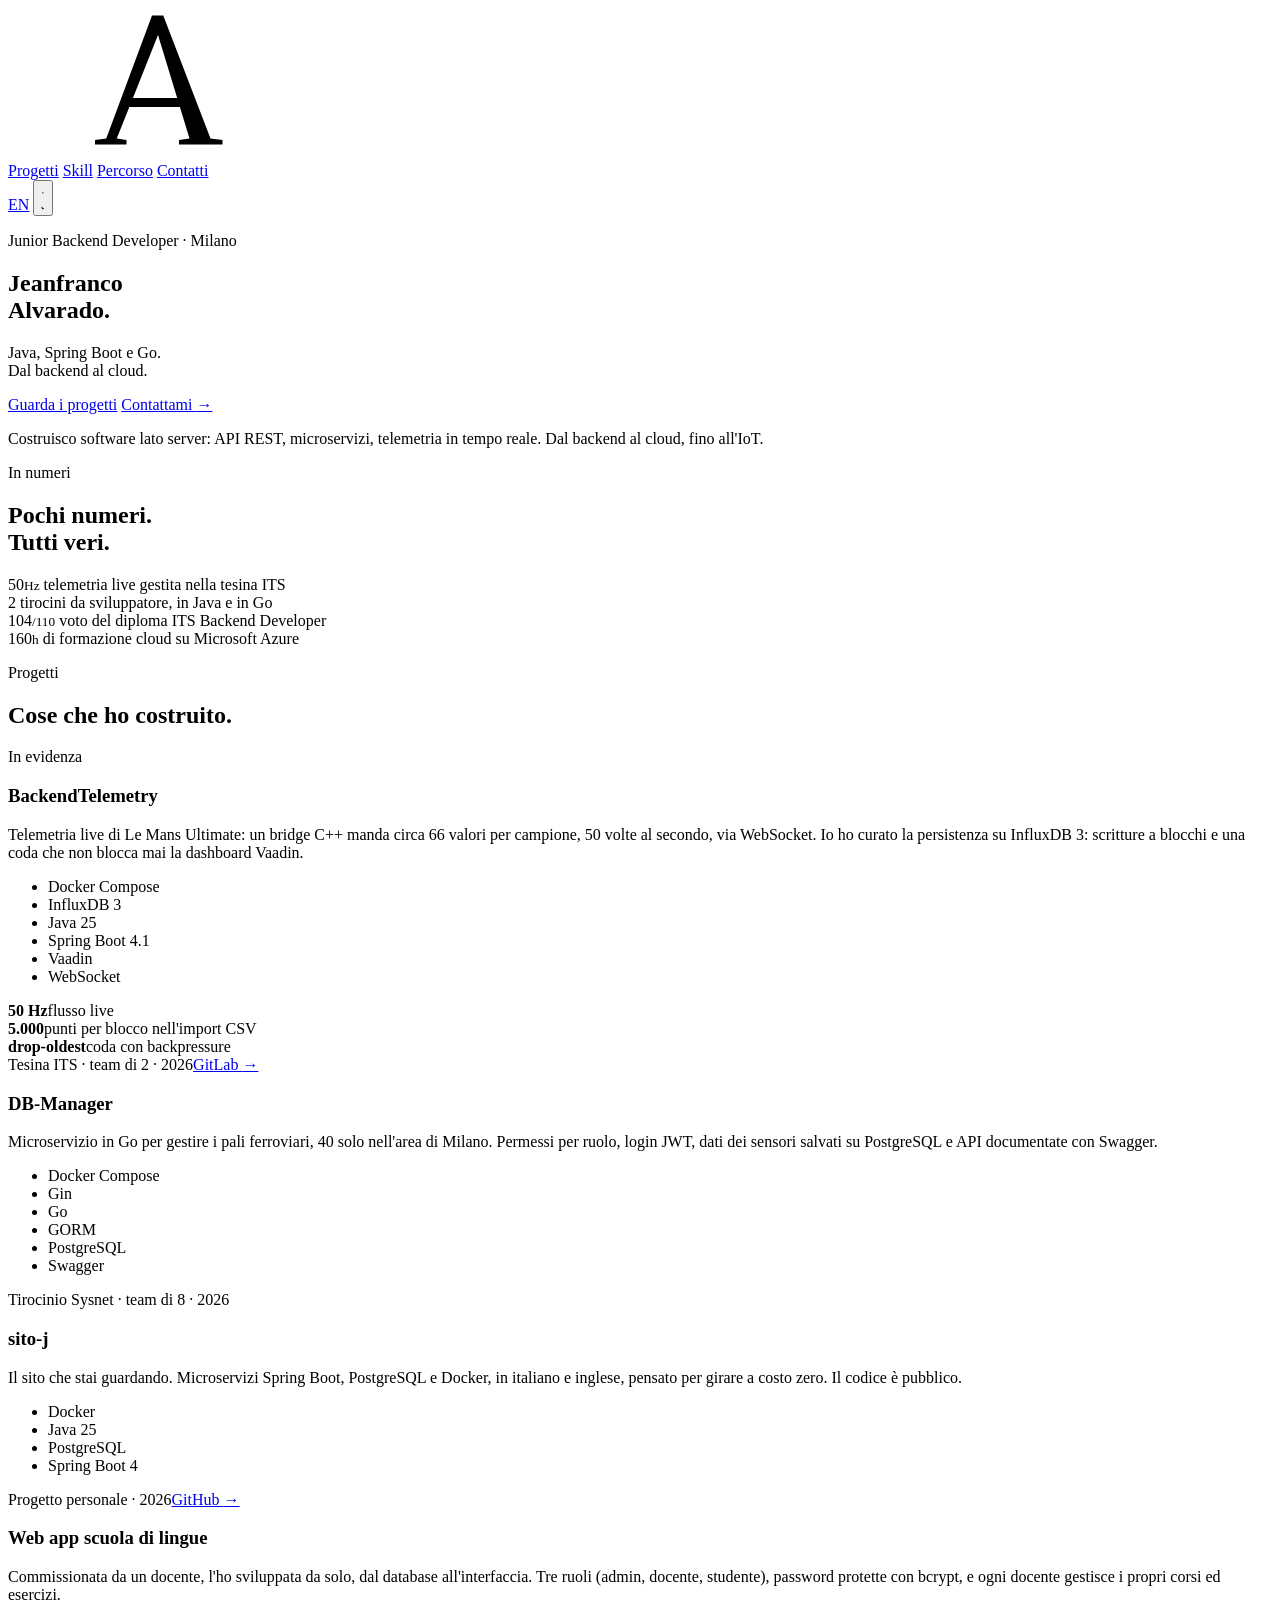
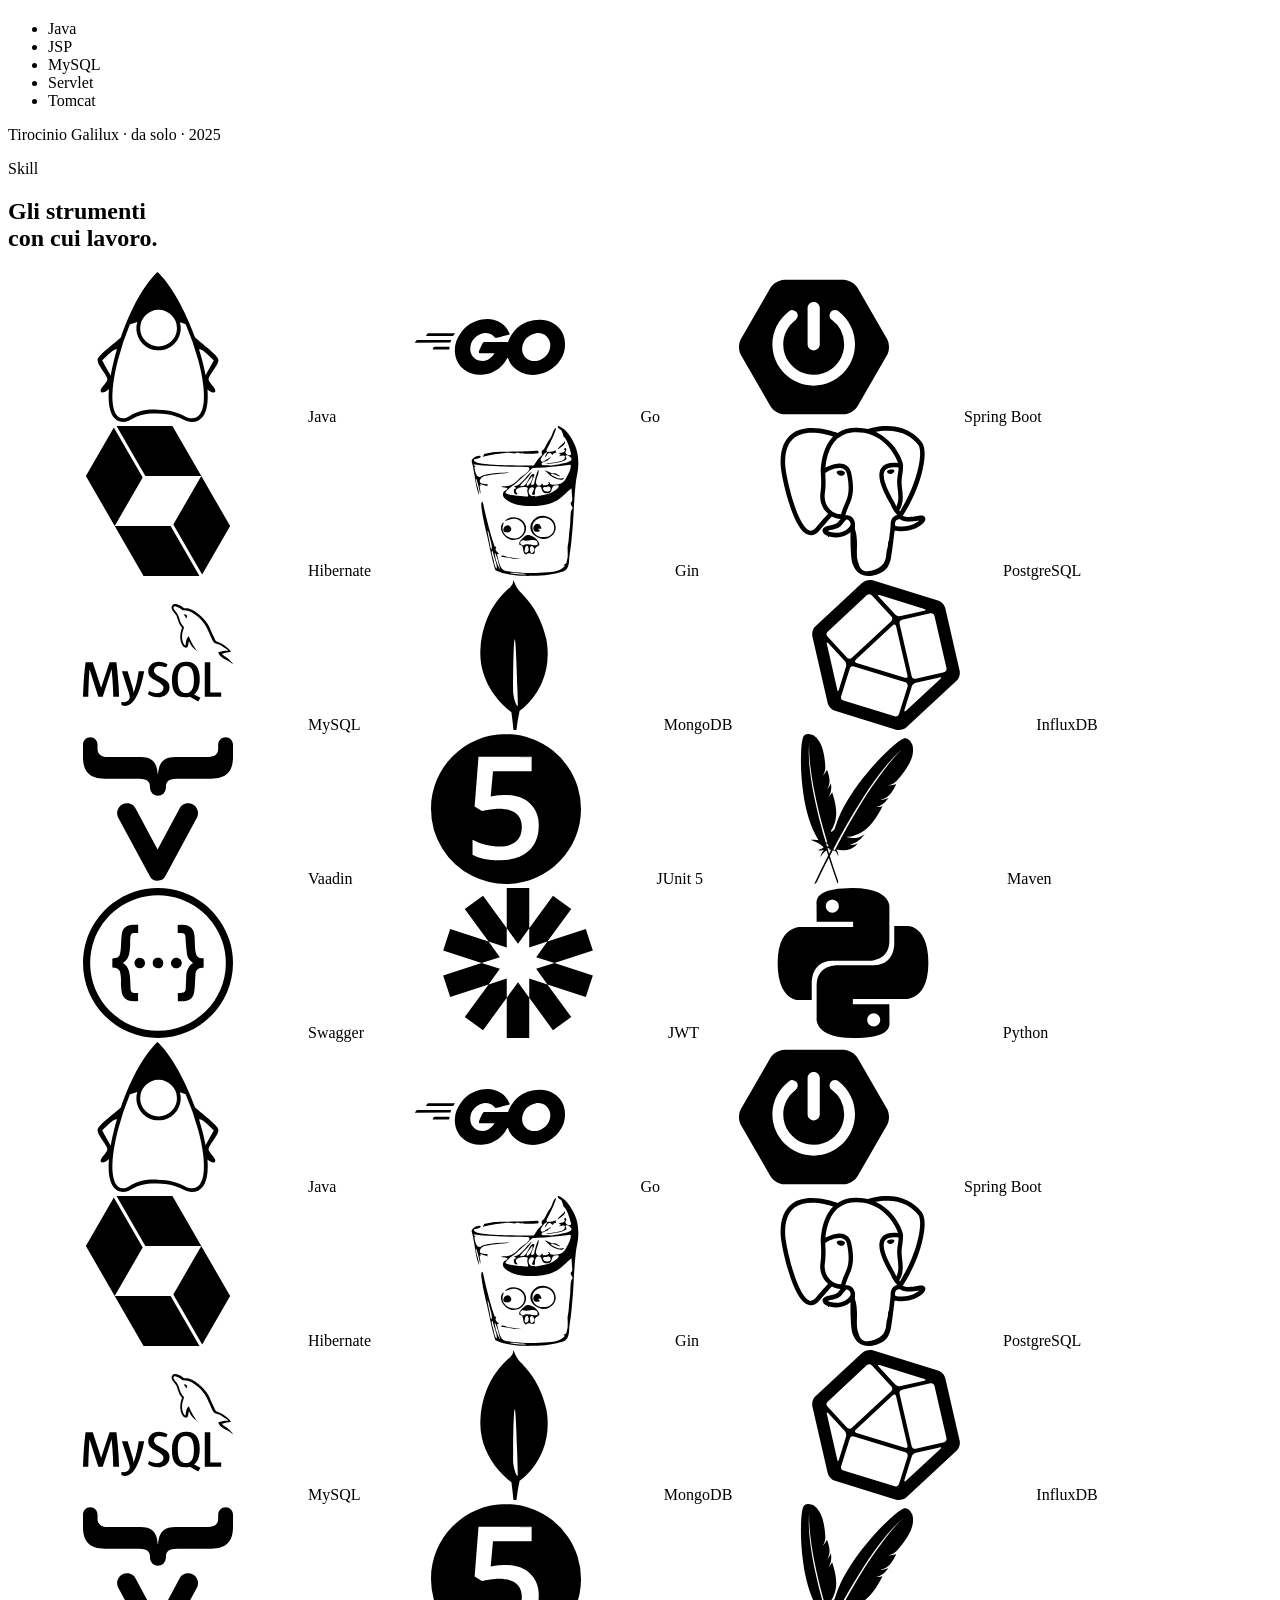
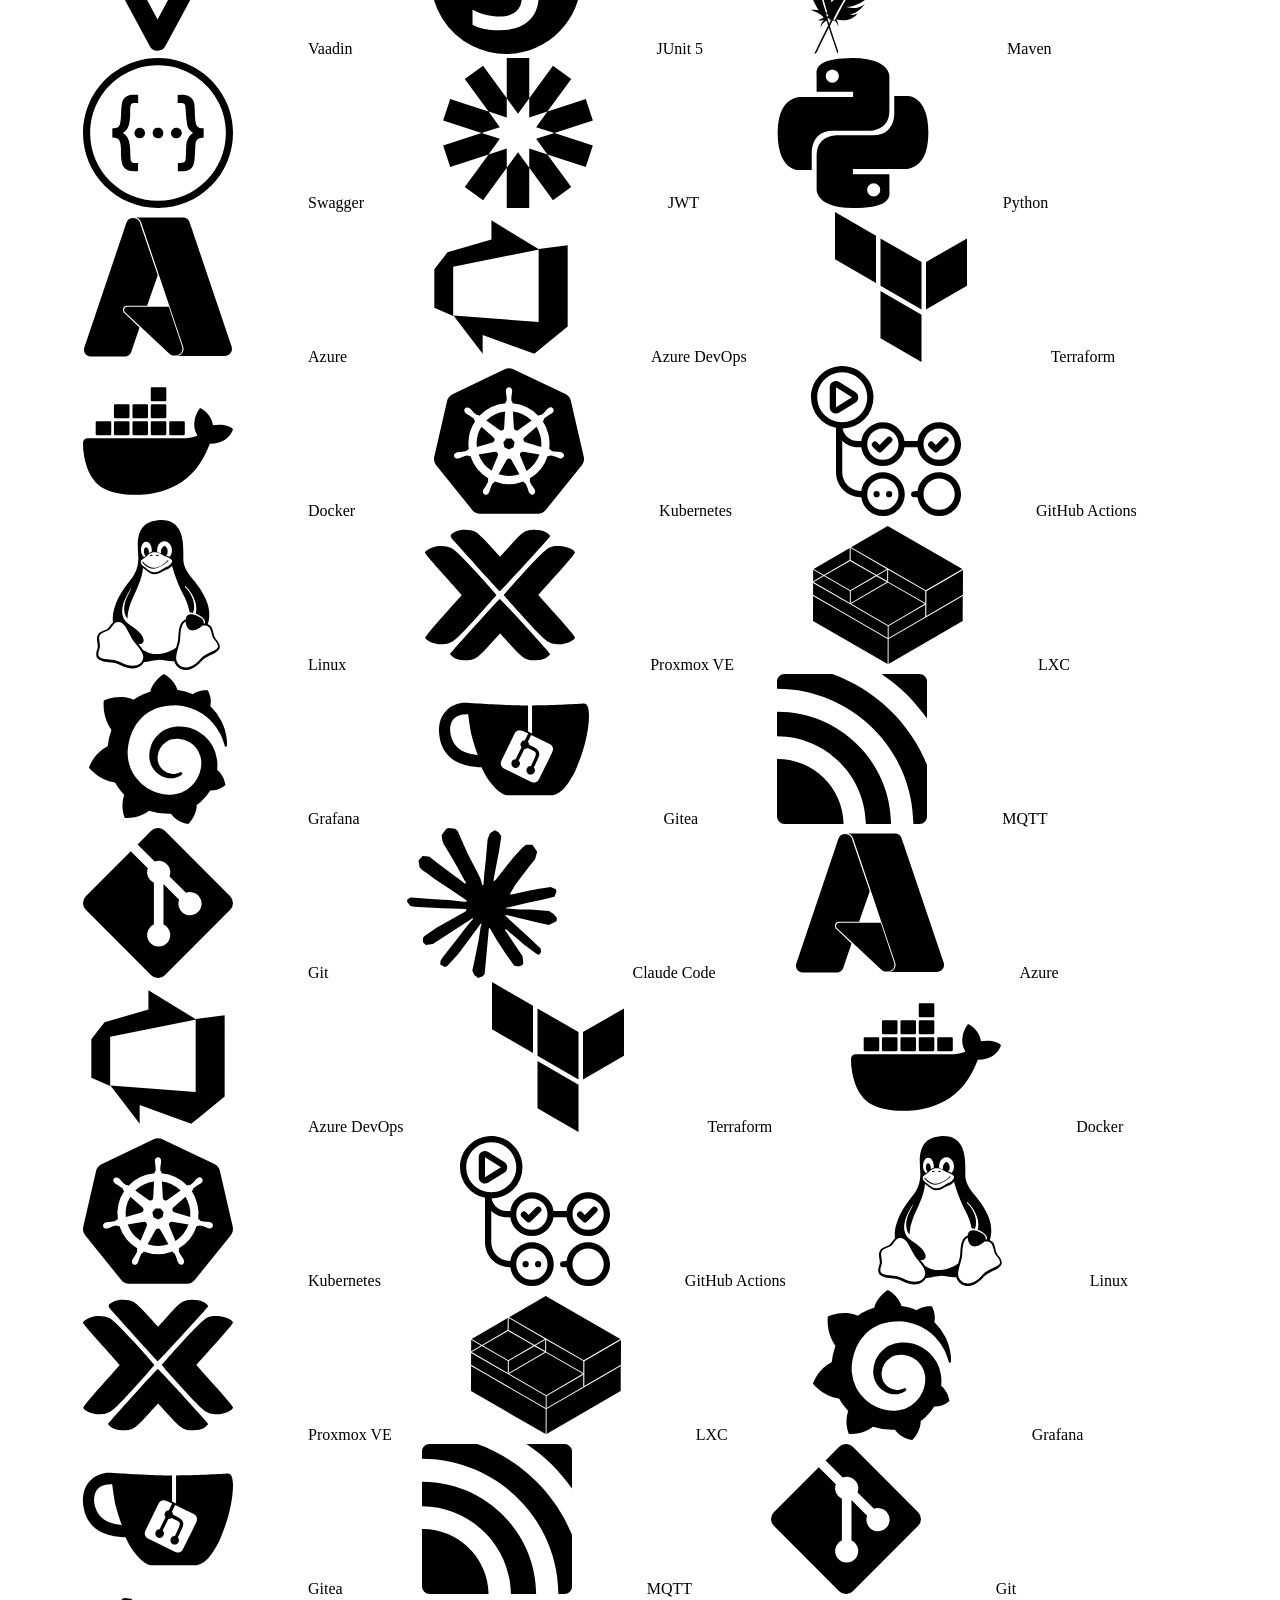
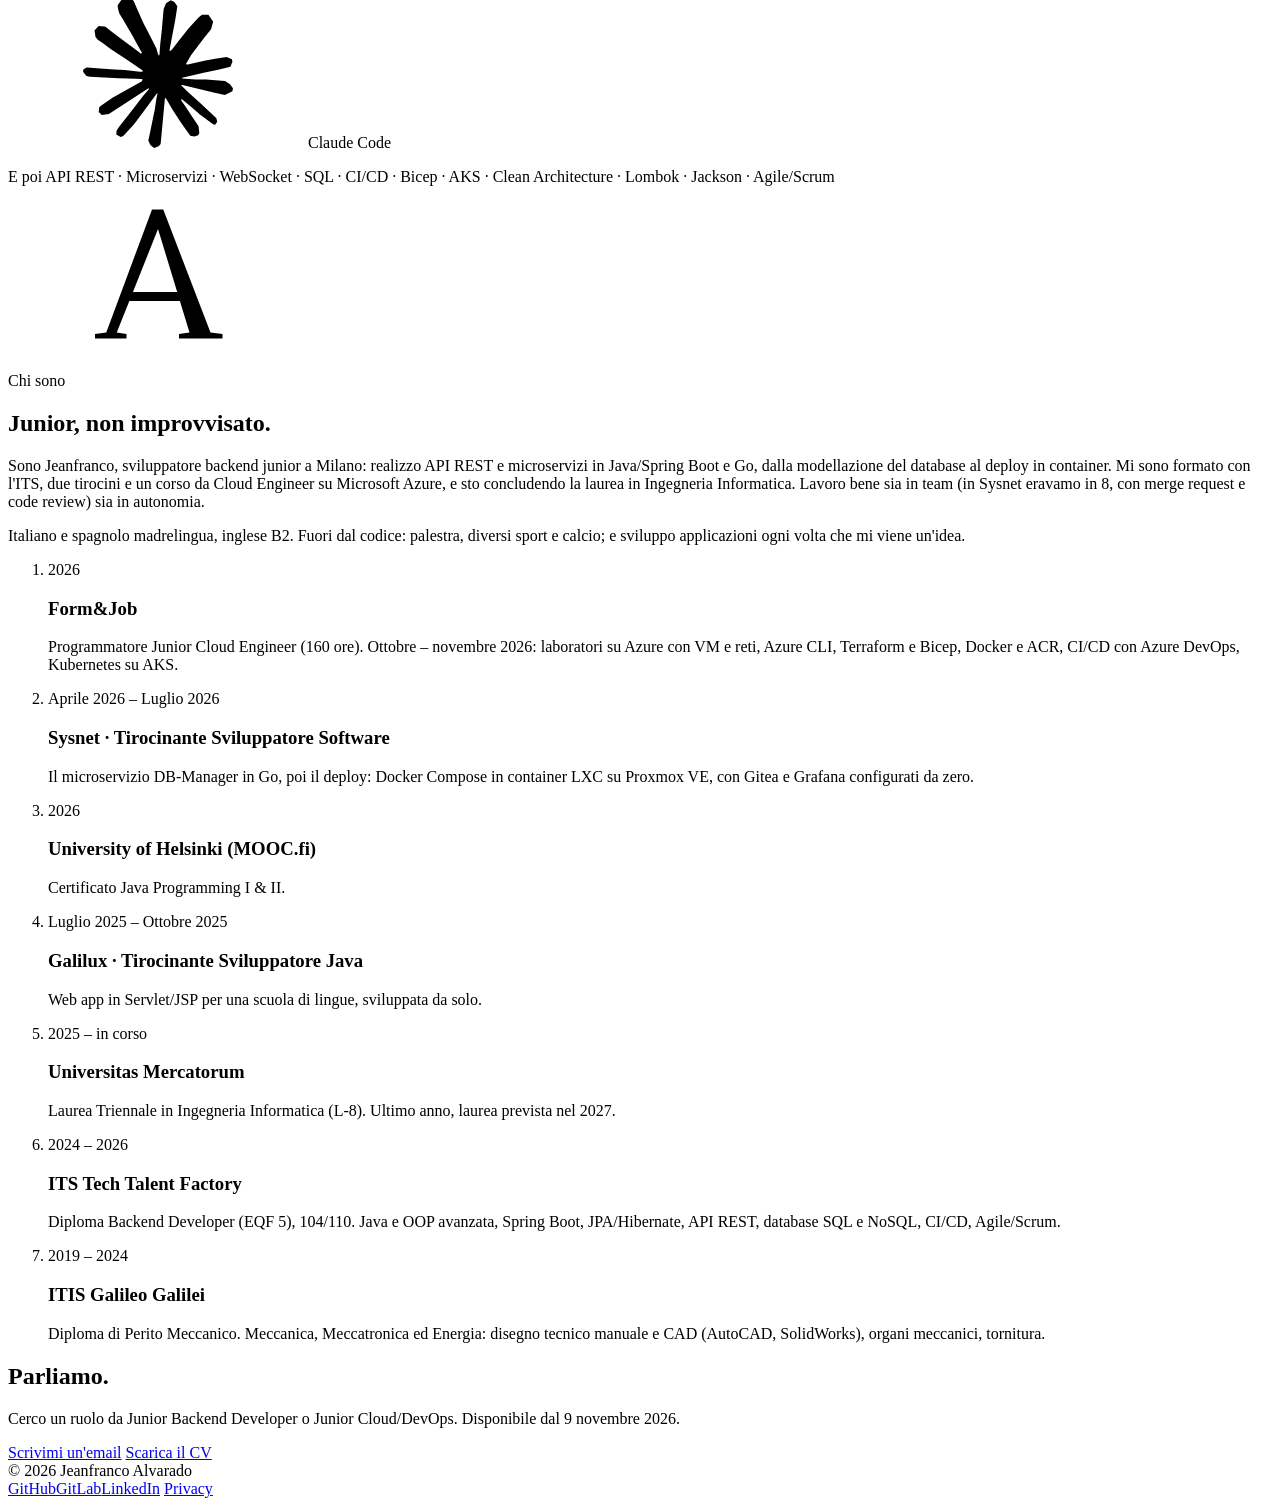
==== commit bc06a6fe: "Pubblica la copia statica del sito (8ffeea2)" ====
--- a/it/index.html
+++ b/it/index.html
@@ -24,7 +24,7 @@
     <link rel="preload" href="/sito-j/fonts/inter-latin-700.woff2" as="font" type="font/woff2" crossorigin>
     <link rel="icon" href="/sito-j/logo.svg" type="image/svg+xml">
     <link rel="stylesheet" href="/sito-j/css/site.css">
-    <script type="application/ld+json">{"@context":"https://schema.org","@type":"Person","name":"Jeanfranco Alvarado","url":"https://jesusalvarado2005.github.io/sito-j/it","description":"Jeanfranco Alvarado, Junior Backend Developer a Milano: Java, Spring Boot e Go, dal backend al cloud.","jobTitle":"Junior Backend Developer · Milano","address":{"@type":"PostalAddress","addressLocality":"Milano"},"sameAs":["https://github.com/JesusAlvarado2005","https://gitlab.com/JesusAlvarado2005","https://www.linkedin.com/in/jeanfranco-alvarado-800a02344"]}</script>
+    <script type="application/ld+json">{"@context":"https://schema.org","@type":"Person","name":"Jeanfranco Alvarado","url":"https://jesusalvarado2005.github.io/sito-j/it","description":"Jeanfranco Alvarado, Junior Backend Developer a Milano: Java, Spring Boot e Go, dal backend al cloud.","jobTitle":"Junior Backend Developer · Milano","address":{"addressLocality":"Milano","@type":"PostalAddress"},"sameAs":["https://github.com/JesusAlvarado2005","https://gitlab.com/JesusAlvarado2005","https://www.linkedin.com/in/jeanfranco-alvarado-800a02344"]}</script>
 </head>
 <body>
 
@@ -346,7 +346,7 @@
             </div>
         </div>
         <div class="container">
-            <p class="learning" data-reveal><span class="learning-label">E poi</span> API REST · Microservizi · WebSocket · SQL · CI/CD · Bicep · AKS · Clean Architecture · Lombok · Jackson</p>
+            <p class="learning" data-reveal><span class="learning-label">E poi</span> API REST · Microservizi · WebSocket · SQL · CI/CD · Bicep · AKS · Clean Architecture · Lombok · Jackson · Agile/Scrum</p>
         </div>
     </section>
 
@@ -362,17 +362,17 @@
             <div class="about-text">
                 <p class="kicker" data-reveal>Chi sono</p>
                 <h2 class="section-title" data-reveal>Junior, <span class="gold-text">non improvvisato.</span></h2>
-                <p class="lead" data-reveal>Sono Jeanfranco, sviluppatore backend junior a Milano: Java e Spring Boot, e Go. Mi sono formato con l&#39;ITS da Backend Developer, due tirocini e un corso da Cloud Engineer su Azure, e sono all&#39;ultimo anno di Ingegneria Informatica. So lavorare in team (in Sysnet eravamo in 8, con code review) e anche da solo: la web app di Galilux l&#39;ho consegnata in autonomia.</p>
-                <p class="note" data-reveal>Italiano e spagnolo madrelingua, inglese B2. Fuori dal codice: Linux (dual boot su 5 PC), nuovi linguaggi, calcio e palestra, F1 e WEC, musica.</p>
+                <p class="lead" data-reveal>Sono Jeanfranco, sviluppatore backend junior a Milano: realizzo API REST e microservizi in Java/Spring Boot e Go, dalla modellazione del database al deploy in container. Mi sono formato con l&#39;ITS, due tirocini e un corso da Cloud Engineer su Microsoft Azure, e sto concludendo la laurea in Ingegneria Informatica. Lavoro bene sia in team (in Sysnet eravamo in 8, con merge request e code review) sia in autonomia.</p>
+                <p class="note" data-reveal>Italiano e spagnolo madrelingua, inglese B2. Fuori dal codice: palestra, diversi sport e calcio; e sviluppo applicazioni ogni volta che mi viene un&#39;idea.</p>
 
                 <ol class="timeline" id="timeline">
-                    <li data-reveal><span class="tl-date">2026</span><h3>Form&amp;Job</h3><p>Programmatore Junior Cloud Engineer (160 ore). Ottobre – novembre 2026: laboratori su Azure con VM e reti, Terraform e Bicep, Docker, pipeline con Azure DevOps e GitHub Actions, Kubernetes su AKS. I laboratori sono su GitHub.</p></li>
+                    <li data-reveal><span class="tl-date">2026</span><h3>Form&amp;Job</h3><p>Programmatore Junior Cloud Engineer (160 ore). Ottobre – novembre 2026: laboratori su Azure con VM e reti, Azure CLI, Terraform e Bicep, Docker e ACR, CI/CD con Azure DevOps, Kubernetes su AKS.</p></li>
                     <li data-reveal><span class="tl-date">Aprile 2026 – Luglio 2026</span><h3>Sysnet · Tirocinante Sviluppatore Software</h3><p>Il microservizio DB-Manager in Go, poi il deploy: Docker Compose in container LXC su Proxmox VE, con Gitea e Grafana configurati da zero.</p></li>
                     <li data-reveal><span class="tl-date">2026</span><h3>University of Helsinki (MOOC.fi)</h3><p>Certificato Java Programming I &amp; II.</p></li>
                     <li data-reveal><span class="tl-date">Luglio 2025 – Ottobre 2025</span><h3>Galilux · Tirocinante Sviluppatore Java</h3><p>Web app in Servlet/JSP per una scuola di lingue, sviluppata da solo.</p></li>
                     <li data-reveal><span class="tl-date">2025 – in corso</span><h3>Universitas Mercatorum</h3><p>Laurea Triennale in Ingegneria Informatica (L-8). Ultimo anno, laurea prevista nel 2027.</p></li>
-                    <li data-reveal><span class="tl-date">2024 – 2026</span><h3>ITS Tech Talent Factory</h3><p>Diploma Backend Developer (EQF 5), 104/110. Due tirocini e la tesina BackendTelemetry.</p></li>
-                    <li data-reveal><span class="tl-date">2019 – 2024</span><h3>ITIS Galileo Galilei</h3><p>Diploma di Perito Meccanico. Disegno tecnico, automazione e programmazione CNC.</p></li>
+                    <li data-reveal><span class="tl-date">2024 – 2026</span><h3>ITS Tech Talent Factory</h3><p>Diploma Backend Developer (EQF 5), 104/110. Java e OOP avanzata, Spring Boot, JPA/Hibernate, API REST, database SQL e NoSQL, CI/CD, Agile/Scrum.</p></li>
+                    <li data-reveal><span class="tl-date">2019 – 2024</span><h3>ITIS Galileo Galilei</h3><p>Diploma di Perito Meccanico. Meccanica, Meccatronica ed Energia: disegno tecnico manuale e CAD (AutoCAD, SolidWorks), organi meccanici, tornitura.</p></li>
                 </ol>
             </div>
         </div>
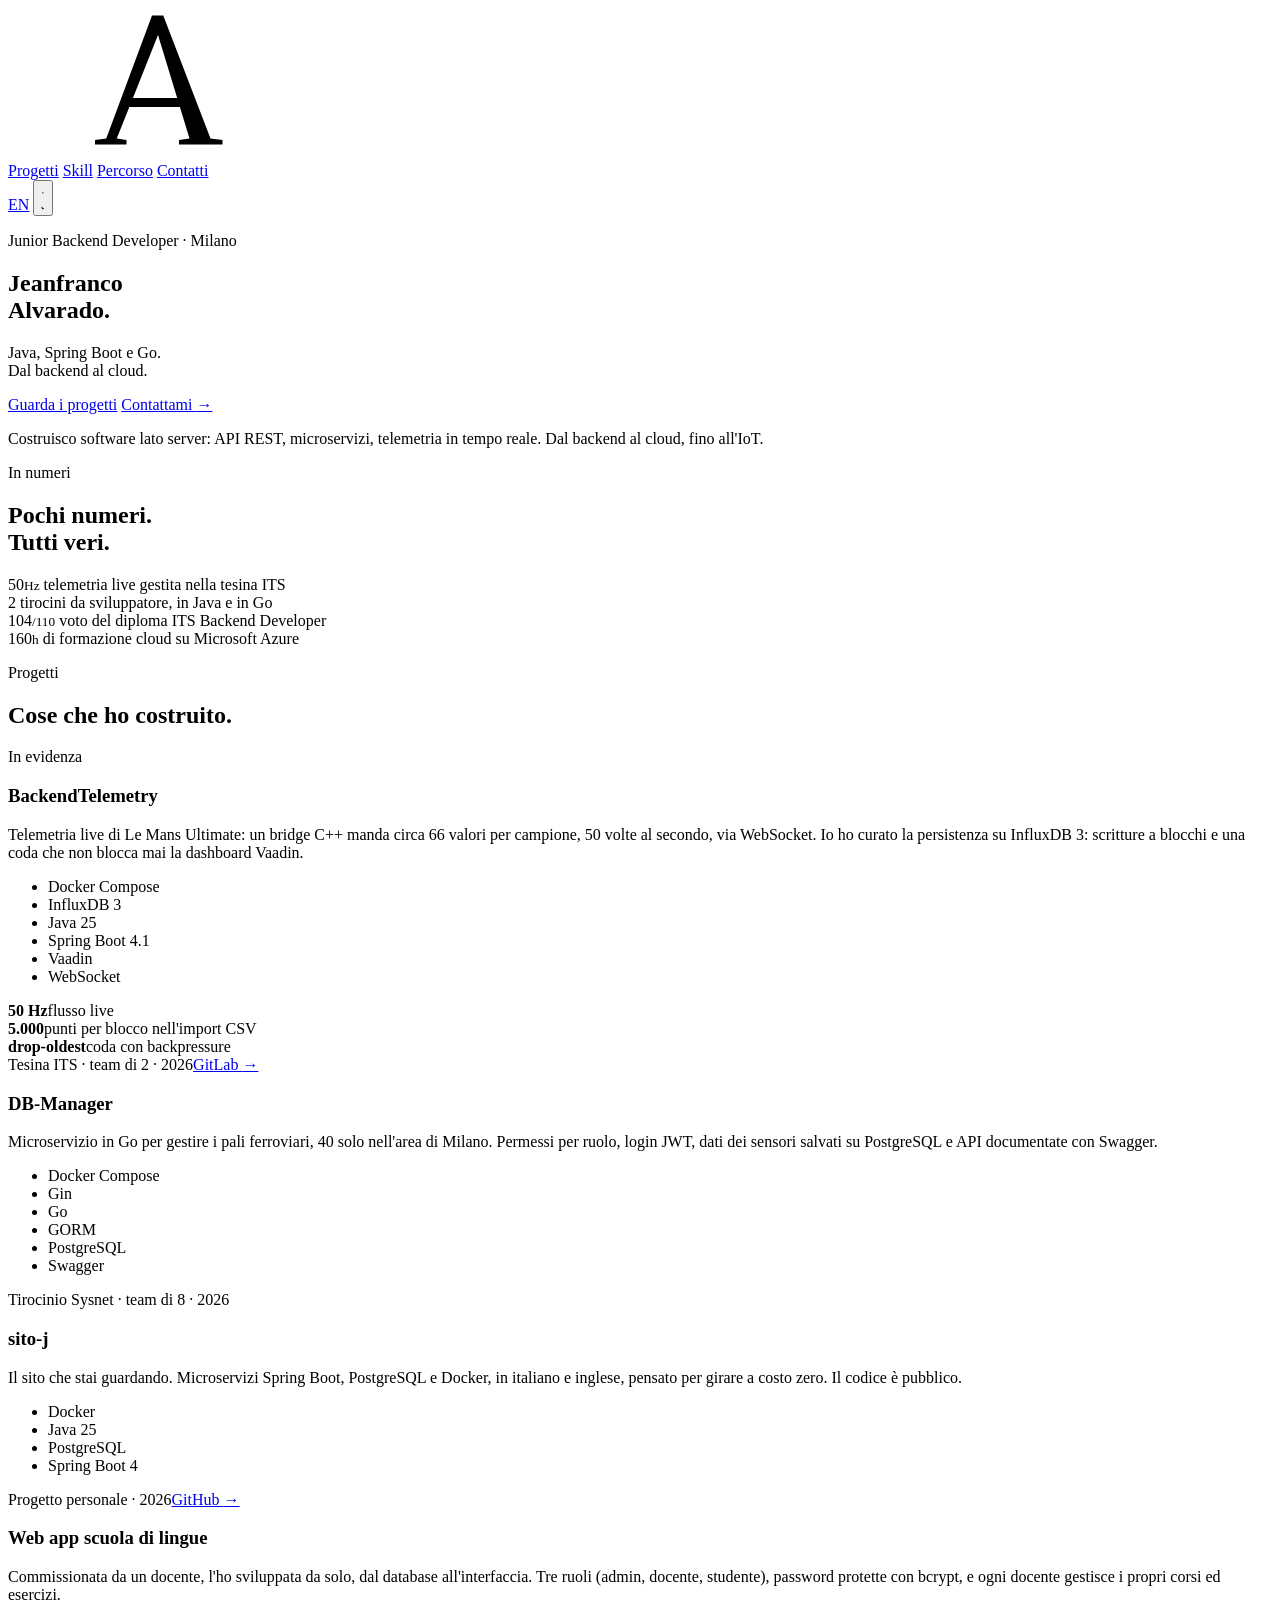
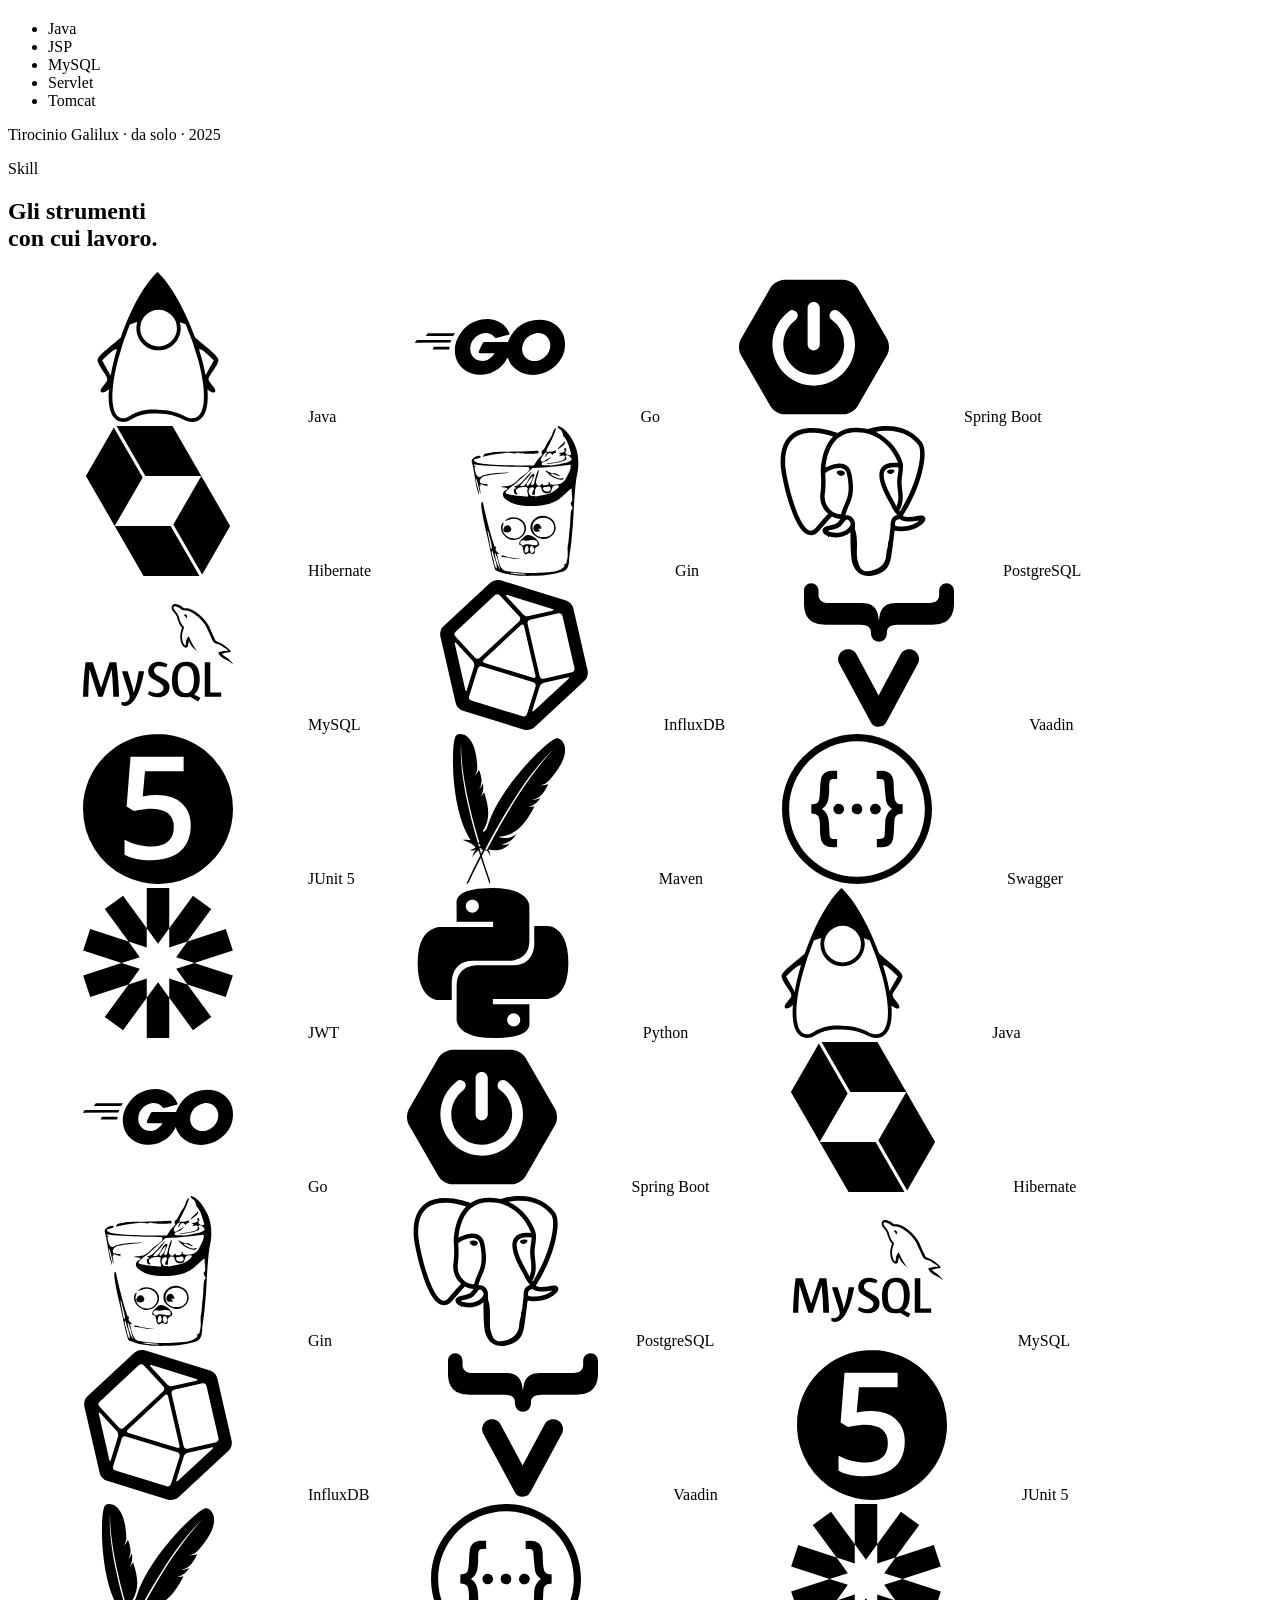
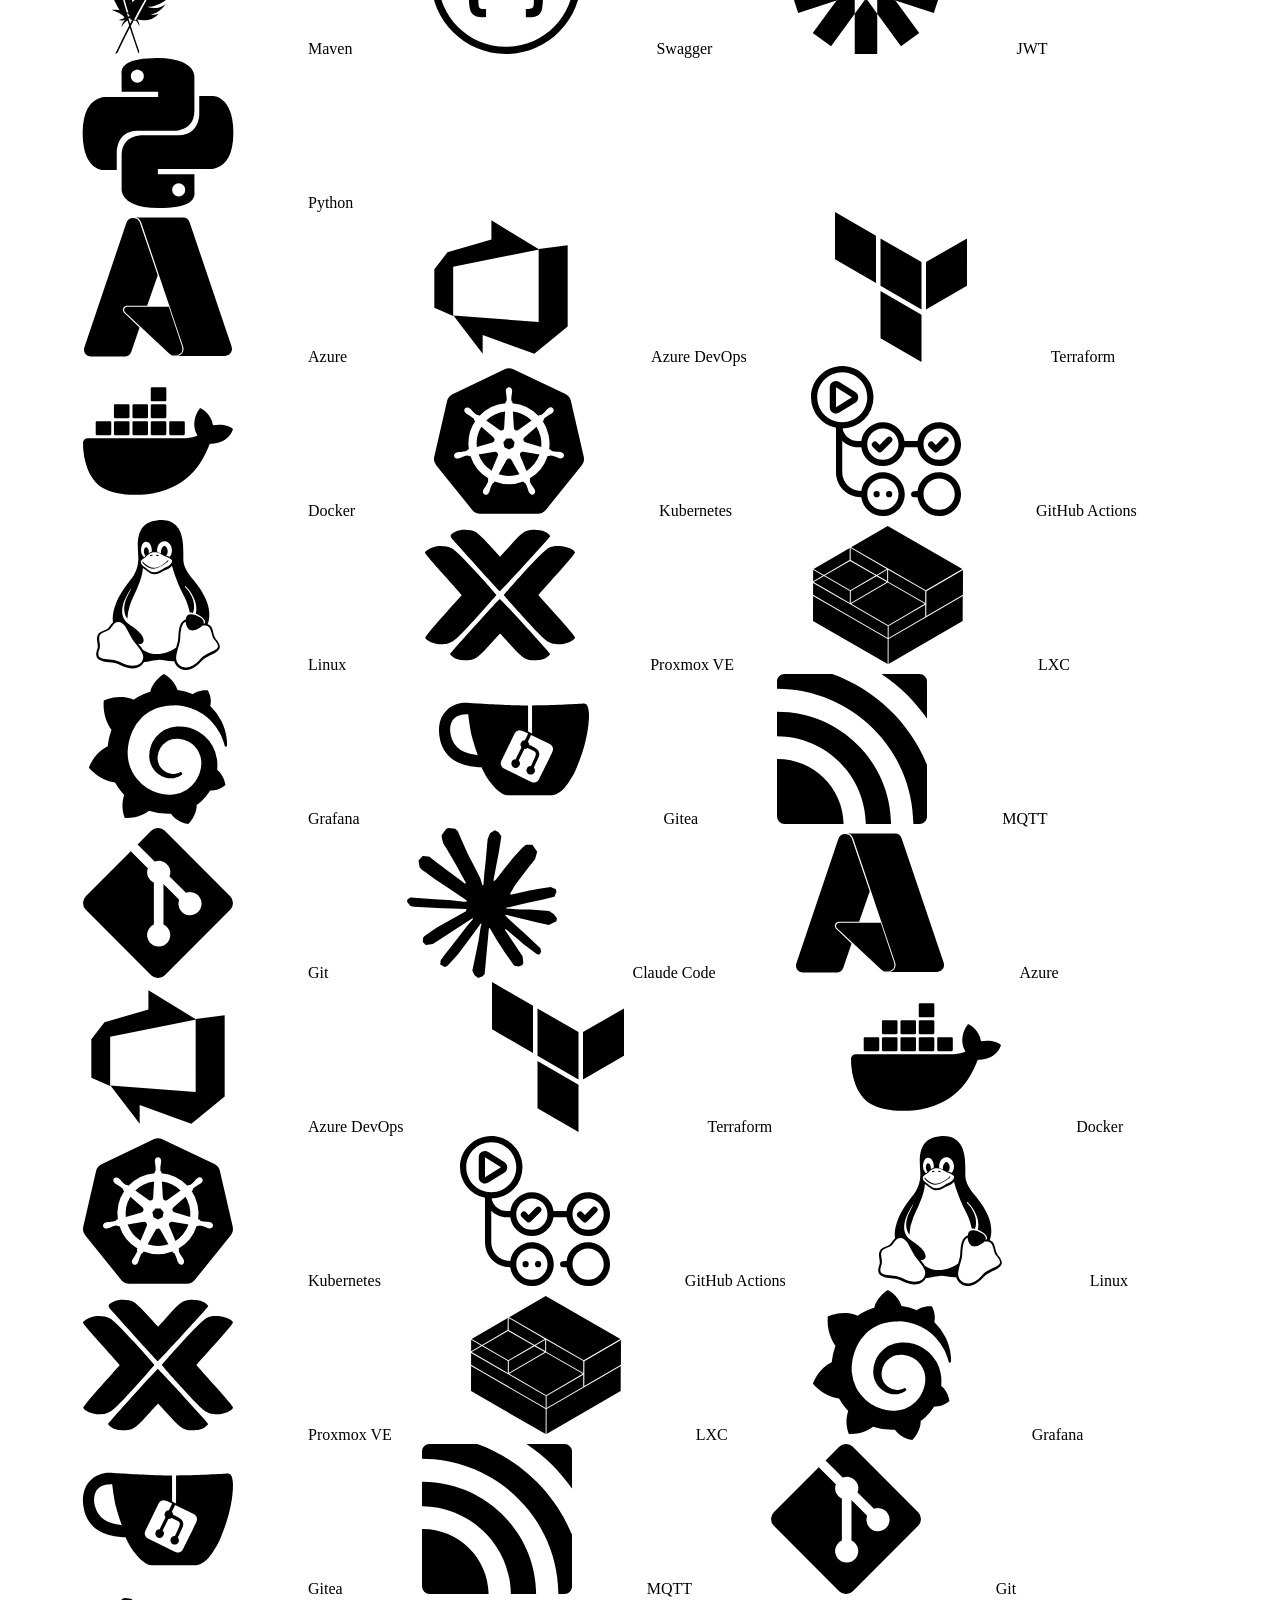
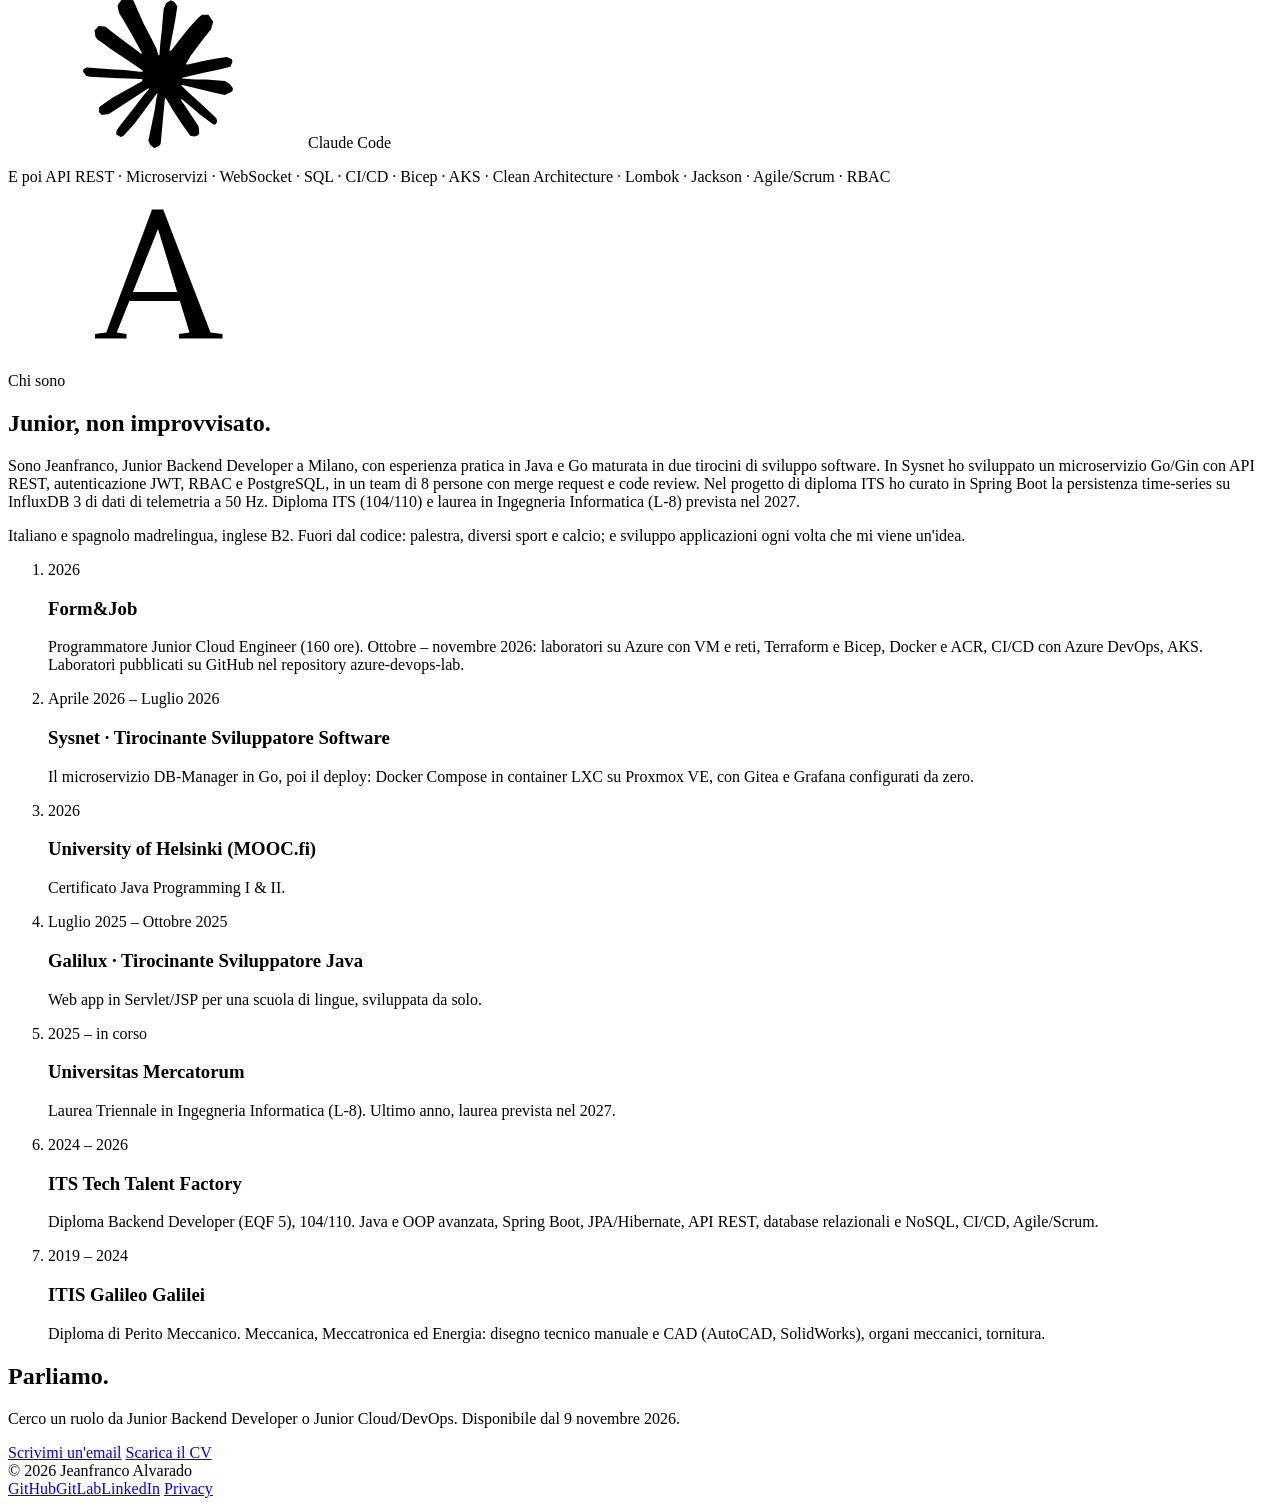
==== commit 5509b31d: "Pubblica la copia statica del sito (6cd6794)" ====
--- a/it/index.html
+++ b/it/index.html
@@ -24,7 +24,7 @@
     <link rel="preload" href="/sito-j/fonts/inter-latin-700.woff2" as="font" type="font/woff2" crossorigin>
     <link rel="icon" href="/sito-j/logo.svg" type="image/svg+xml">
     <link rel="stylesheet" href="/sito-j/css/site.css">
-    <script type="application/ld+json">{"@context":"https://schema.org","@type":"Person","name":"Jeanfranco Alvarado","url":"https://jesusalvarado2005.github.io/sito-j/it","description":"Jeanfranco Alvarado, Junior Backend Developer a Milano: Java, Spring Boot e Go, dal backend al cloud.","jobTitle":"Junior Backend Developer · Milano","address":{"addressLocality":"Milano","@type":"PostalAddress"},"sameAs":["https://github.com/JesusAlvarado2005","https://gitlab.com/JesusAlvarado2005","https://www.linkedin.com/in/jeanfranco-alvarado-800a02344"]}</script>
+    <script type="application/ld+json">{"@context":"https://schema.org","@type":"Person","name":"Jeanfranco Alvarado","url":"https://jesusalvarado2005.github.io/sito-j/it","description":"Jeanfranco Alvarado, Junior Backend Developer a Milano: Java, Spring Boot e Go, dal backend al cloud.","jobTitle":"Junior Backend Developer · Milano","address":{"@type":"PostalAddress","addressLocality":"Milano"},"sameAs":["https://github.com/JesusAlvarado2005","https://gitlab.com/JesusAlvarado2005","https://www.linkedin.com/in/jeanfranco-alvarado-800a02344"]}</script>
 </head>
 <body>
 
@@ -47,7 +47,6 @@
         <symbol id="i-gin" viewBox="0 0 24 24"><path d="M11.836 23.977c-2.0587-.1046-3.3698-.3594-4.468-.8684-.131-.0606-.1153-.0272-.278-.596-.2755-.9627-.5534-2.128-.7848-3.29-.135-.678-.1535-.7614-.4716-2.1176-.5104-2.1762-.6402-2.831-.804-4.0557-.1064-.7962.1223-1.3156.2754-.6255.6026 2.7148 1.124 4.6969 1.6753 6.3684.1901.5764.1752.5525.3347.537.1095-.0105.1097-.0096.0278.1811-.1118.2604-.0573.3991.2913.7409.2612.256.2638.2712.0407.2387-.174-.0254-.1655-.0434-.1023.2138.0295.1199.0809.3448.1141.4997.2644 1.2314.6094 1.8336 1.1121 1.941 1.4684.3139 3.6012.4502 5.4794.3503 2.1817-.116 2.7037-.1989 3.3812-.5368.4582-.2286.8528-.6569.611-.6632-.1781-.0047-.1948-.0464-.0437-.109.329-.1365.468-.2818.4411-.4612-.008-.0535.0021-.1094.0422-.2318.1232-.3762.1439-.6822.1123-1.664-.0146-.4543-.0136-.487.021-.6574.0912-.449.132-.7886.199-1.6564.0474-.6126.0627-.766.1118-1.1186.0491-.3532.0648-.5537.0929-1.1868.0549-1.2385.116-1.7317.2287-1.8443.1884-.1885.1874-.289-.006-.5633-.2205-.3129-.2198-.4765.003-.711.1085-.1142.1132-.242.0391-1.0652-.019-.2114-.0394-.5284-.0452-.7045-.0073-.217-.0169-.3202-.0297-.3202-.041 0-.306.2264-.8894.76-.6635.6068-.8368.75-1.2089.9984-.7674.5123-1.5042.7633-2.7787.9462-1.2864.1847-2.8008.1411-3.7922-.1092-.6681-.1686-1.055-.3507-1.8085-.8512-.7058-.4688-.6674-1.2277.079-1.5624.3362-.1507.076-.3149-.5986-.3778-.5074-.0474-.2495-.1461.3996-.153.7887-.0083 1.349-.2884 2.0736-1.0363.3034-.3131.374-.3746.7782-.677.6428-.4808.8696-.6895.972-.8947.0776-.155.0733-.3082-.0094-.3397-.0271-.0103-.0404-.029-.0404-.0566 0-.0517.1571-.0442-2.5615-.122-2.8682-.0822-5.0395-.2118-6.1476-.367-.2164-.0304-.1133.1615.1509.2806.0836.0377.0914.0714.0198.0852-.1952.0377-.1844.01-.1284.3283.2173 1.235.5548 1.5418 1.2152 1.1047.1309-.0866.1765-.1027.4961-.1753.7-.1589 1.4556-.2464 2.5838-.2993 1.1633-.0545 1.2892-.0588 1.3032-.0448.0305.0304-.5599.1101-1.5935.215-1.07.1086-1.4287.1577-1.926.2638-.1342.0286-.2802.0521-.3245.0522-.2895.0008-.7114.2931-.8644.5988-.1926.3851-.0152.6153.5107.6627.1761.0159.6063.0923.6826.1213.0658.025.0525.0663-.0337.1044-.0932.0413-.093.039-.0085.0922.1688.1066.0969.0998-.37-.0351-.7785-.225-.9368-.2379-.723-.0588.1015.085.0972.1096-.0132.076-.1712-.0519-.1676-.0865-.0636.6052.1332.8858.031.8419-.1545-.0665-.2554-1.25-.6686-2.3144-.484-1.2466.04.2318.0853.4146.2197.888.1811.638.2872 1.2493.2237 1.2885-.0297.0184-.1904-.4844-.3028-.947-.124-.5102-.1767-.8005-.4328-2.3821-.1298-.802-.2425-1.3464-.378-1.8265-.0773-.2736-.0497-.403.128-.6008.3644-.4052 1.2746-.6528 1.2746-.3466 0 .147-.187.2458-.6436.3402-.5204.1076-.5632.1751-.2897.4578.2486.2569 1.8142.4808 3.7254.5327.3663.01.9119.0259 1.2124.0354 2.1339.0674 4.3877.0663 4.5184-.0022.015-.0079.0837-.105.1527-.2158.2825-.454.552-.795.9445-1.1954.2782-.2838.2865-.2942.2417-.3055-.132-.033-.1427-.5621-.0127-.6282.2383-.121.3542-.2918.7283-1.0725.198-.4133.3093-.5955.4777-.7825.1457-.1618.2569-.385.421-.8452.1614-.4524.2639-.6635.3799-.7823.223-.2285.2324-.103.0363.4903-.162.49-.7111 1.686-1.1268 2.4542-.355.656-.307.8451.1881.7427.0883-.0182.1706-.024.2462-.017.1306.0119.2723-.0174.6213-.1284.2892-.092.3264-.0769.201.0818-.0891.1128-.0887.1142.053.1799.1405.065.1301.0783-.0611.0783-.265 0-.4498.1059-.4766.2732-.0118.074-.0118.074-.1226-.0473-.3058-.335-.6452-.2808-.851.136-.072.1458-.1856.2528-.2684.2528-.0513 0-.0393-.0339.082-.232.293-.4784.2985-.5618.028-.4245-.308.1563-.7837.8261-.803 1.1308-.017.2655.2956.4083.5327.2434.9017-.627 1.348-.8748.9794-.5438-.0765.0687-.159.148-.1832.1762-.1744.2028-.3106.2933-.5656.3757-.8493.2745-.8493.6558 0 .6355.2265-.0055.4225-.0022.4774.0079.412.0756 2.2334-.2378 3.1616-.544.5878-.1938.6844-.4293.3229-.7867-.4647-.4592-.959-.3684-.6466.1189.1936.302-.3882.6232-1.3705.7565-.4425.06-.6113.0898-.7738.1363-.1108.0318-.4379.0719-.704.0863-.3523.019-.4642-.0274-.1925-.08.4158-.0804.5822-.105 1.0783-.1598 1.3303-.1468 1.7592-.3548 1.7627-.8548.0019-.2777-.2227-.3198-.8506-.1598-.201.0513-.2093.0324-.0248-.0564.2821-.1358.2599-.2519-.0717-.374-.1107-.0408-.1107-.0408.0516-.0538.7422-.0595 1.1048-.3546.7593-.6182-.0677-.0516-.0657-.0685.01-.0837.029-.0058.086-.0344.1266-.0635.1634-.1174.2997.246.1556.4144-.198.2313-.0359.5312.357.6602.403.1323.5887-.0506.4222-.4158-.03-.0657-.089-.2578-.131-.4269-.2398-.9631-.7595-2.0407-.9843-2.0407-.0216 0-.036-.0196-.0475-.064-.2147-.8343-.2878-.9893-.5348-1.1333-.4195-.2445-.551-.6687-.1636-.5275.8873.3236 1.8223 1.4494 2.5325 3.0495.5654 1.274.6932 3.168.3239 4.8039-.203.8994-.363 2.6656-.5462 6.0301-.0749 1.3745-.1492 2.3884-.2385 3.2532-.0223.216-.0453.4696-.051.5635-.0438.708-.2035 2.0275-.3607 2.98-.033.1995-.0473.3696-.0585.6915-.0422 1.2204-.4315 1.8227-1.2581 1.9468a2.7189 2.7189 0 0 0-.325.075c-1.0801.3317-2.166.471-4.3425.557-.728.0288-.7087.0288-1.3064-.0016zm.2615-.2356c.0474-.0474-.2411-.0896-.8847-.1297-.1644-.0102-.3527-.026-.4184-.0352-.4177-.058-1.1698-.1029-1.1698-.0699 0 .1276 2.3564.3514 2.473.2348zm-4.0952-.8634c0-.0406-.3364-1.3698-.4044-1.5977-.1252-.42-.3766-1.0159-.4231-1.003-.0697.0192.0988.9043.2754 1.447.1744.5358.5521 1.3252.5521 1.1537zm-.5246-.1305c.0433-.2745-.0418-.6732-.3351-1.5704-.176-.5382-.2341-.7414-.276-.9641-.0441-.2356-.0402-.2248-.0799-.2188-.1655.0246-.151.285.054.9752.1484.4996.1654.5673.1879.7506.064.5203.4057 1.3021.449 1.0275zm-.7904-3.2816c-.0001-.3436-.0485-.6234-.2044-1.1826-.1744-.6253-.2435-.896-.2825-1.1058-.0745-.4017-.2292-.621-.1807-.2564.026.1948.215 1.1792.2665 1.3878.0233.094.0618.3268.0857.5174.0662.5282.1018.6734.197.8049.0977.1347.1185.1055.1184-.1653zm5.7823-8.2201c.047-.0521.0384-.1659-.0348-.4592-.1-.3999-.0996-.5862.0013-.7401.1707-.2607-.8164-.3768-1.398-.1645-.53.1934-.648.5174-.3192.877.1613.1766-.0747.272-.2973.1203-.3041-.2074-.2766-.8612.0363-.8612.0362 0 .106-.073.106-.111 0-.0561-.0674-.1035-.211-.148-.1984-.0617-.1974-.0741.0085-.108.4832-.0793.939-.4219 1.6589-1.2467.935-1.0714 1.3075-1.3927.8116-.7002-.2504.3497-.4599.592-.8783 1.016-.7501.7603-.8434.9222-.5313.9222.472 0 .6826-.1937 1.1142-1.0246.4076-.7848.6084-.9866.8963-.901.1217.0362.121.0386-.2186.8754-.314.7736-.2997.986.0543.8106.1767-.0875.17-.0762.2403-.4093.173-.8206.5299-1.9468.617-1.9468.1153 0 .0463.5054-.1424 1.0417-.2842.8081-.298 1.0686-.0684 1.2959.2501.2476.5305.202.7474-.1216.0793-.1184.1145-.1023.1763.0809.046.1363.0536.1408.244.1434.2617.0037.6195-.091.6392-.169.0064-.0254.0206-.0402.035-.0364.1408.0369.1388-.1065-.0025-.1673-.0918-.0395-.0998-.0645-.032-.0992.1499-.0764.3061.038.3061.2243 0 .0784.0186.0885.205.11 1.2175.1412 1.9496-.176 2.364-1.024.0706-.1445.205-.4086.299-.587.3348-.6367.4726-1.1026.4121-1.3938-.0352-.1699-.0169-.164-.3792-.12-1.8582.2256-3.5292.3794-4.933.454-.2677.0141-.5553.0298-.639.0348-.1525.009-.1525.009-.4526.3035-.4846.4754-.9042.8606-1.7005 1.5606-.2254.1982-.4329.3853-.461.4158-.0804.0868-.3442.2954-.7344.5806-.815.5957-1.2381 1.0543-1.0973 1.189.1613.1545 1.371.3751 2.378.4339.1692.0099.4035.029.521.0426.3097.036.319.0367.4797.0397.1296.0024.1506-.0015.1793-.0333zm4.9335-2.6883c-.6352-.103-1.2474-.4616-1.8828-1.103-.419-.4228-.3704-.4557.2256-.1524.4367.2222.5944.2777.7778.2734.0704-.0017.1626-.0037.2049-.0045.1903-.0038.9252.4017.8551.4718-.024.024-.159-.0192-.4196-.1342-.8347-.3685-1.3685-.3711-.8026-.0041.5953.3862 1.2494.571 1.64.4632.146-.0402.186-.0393.1923.0044.0242.1694-.3493.257-.7907.1854zm-3.5168 2.6903c.0746-.0187.3623-.0728.6394-.1204 1.31-.2247 1.6092-.3389 2.4225-.9243.552-.3972.6191-.7887.1254-.731-.5517.0644-.6125.1133-.7745.6229-.1885.5932-.272.665-.7748.6656-.5271.0006-.7398-.181-.889-.7596-.0528-.2045-.067-.2222-.2166-.2715-.5559-.1833-.8321.1858-.8322 1.112 0 .1586-.0097.1672-.1927.1722-.2981.0081-.3303-.091-.1542-.4747.2334-.509.2423-.6089.0614-.6855-.392-.1659-.7831.2546-.7091.7622.0663.4551.3933.6953.8023.5892.116-.0301.116-.0301.2182.0226.123.0634.1069.0622.274.0203zm1.822-.7768c.2327-.0208.3877-.1848.3877-.4102 0-.3258-.2825-.4682-.6292-.317-.1015.0442-.1223.0476-.2064.034-.3571-.0575-.5023.2388-.2548.52.1594.1812.2799.2108.7026.1732zm-3.2106-.9502c.373-.1904.8327-1.1638.6843-1.4494-.0437-.0844-.0598-.0769-.158.0736-.048.0734-.1677.2402-.266.3708-.458.6076-.5777.8672-.4559.989.0617.0617.0998.0648.1956.016zM10.302 21.2613c-.1018-.013-.4553-.0772-.7855-.1426-.6434-.1273-.9326-.1714-1.1234-.1714-.1763 0-.2162-.0341-.1669-.1425.0536-.1175.2172-.105.7572.0579.3561.1074.6022.167.7437.1803.061.0057.1494.021.1964.0338.1346.037 1.2056.1779 1.3516.1779.0044 0 .0033.0077-.0025.017-.0158.0257-.751.0177-.9706-.0104zm1.7587-.7484c-.2231-.1093-.2921-.2537-.3514-.7354-.0621-.5045-.1591-.66-.4529-.7263a4.0909 4.0909 0 0 1-.1152-.0274c-.0404-.011-.0716-.173-.0565-.2939.034-.2724.2048-.4916.7172-.9203.1127-.0943.2348-.2026.2713-.2405.3605-.3747 1.5306.1053 1.9894.816.3258.5047.322.6185-.028.8492-.4315.2844-.4933.3657-.4846.6372.003.0892.0065.2044.008.2561.0095.3235-.1771.4074-.6452.29-.3964-.0994-.5232-.0838-.6829.0842-.0597.0628-.0632.063-.1692.0111zm1.1381-.2254c.31-.1586.3749-.5512.1474-.892-.244-.3652-.5598-.2393-.5485.2187.0139.5637.1544.7995.4011.6733zm-.8657-.0823c.245-.1105.326-.537.1665-.8751-.1556-.3297-.4463-.1355-.5016.335a3.7214 3.7214 0 0 1-.033.2215c-.0671.345.062.4567.3681.3186zm-.5397-1.1367c.2714-.1816.542-.19 1.3747-.043.4775.0845.8627.0285.8621-.1253-.0023-.5725-.3483-.7422-1.2293-.603-.5545.0876-.7589.0879-1.0083.0016-.2747-.095-.6015.1652-.5532.4404.045.2565.3721.451.554.3293zm-2.0236-.8882c-1.242-.2611-2.0297-1.7477-1.3788-2.6022.1995-.2618.2624-.1704.1232.1789-.5807 1.4577 1.2303 2.8224 2.6353 1.9858 1.027-.6115 1.0144-2.1067-.0221-2.619a3.1056 3.1056 0 0 1-.1964-.1114c-.4015-.247-.8534-.2309-1.7165.0612-.504.1705-.4886.1706-.3296-.0011.6047-.6532 1.8983-.6335 2.6865.041 1.4324 1.2255.1142 3.4695-1.8016 3.0668zm5.0377-.1125c-1.9591-.3-2.6203-2.1867-1.1535-3.2915 1.3107-.9873 3.3222-.0095 3.2577 1.5836-.0398.9811-1.1207 1.8585-2.1042 1.708zm.4013-.3203c1.5031-.02 2.0059-1.9306.735-2.7936-.7982-.5421-2.0927-.295-2.5552.4876-.542.9171.0474 2.1467 1.1115 2.3185.0282.0045.1473.0043.2647-.0006.1174-.005.3172-.0103.444-.012zm-1.504-.8356c-.4402-.1245-.5095-.6544-.1381-1.0566.3355-.3633.817-.2062 1.0182.3322.0892.2387.058.2748-.2225.2581-.1793-.0106-.2639.0025-.2635.041 0 .0067.0603.0566.134.1109.2197.162.2247.2153.0267.2836-.144.0497-.4316.0657-.5548.0308zm-4.6535.1072c-.4663-.0444-.6306-.2972-.4418-.6793.224-.453.732-.5855 1.0146-.2645.4276.4858.1102 1.0088-.5728.9438zM5.2609 4.894c-.0061-.01.0088-.0465.0331-.0811.0243-.0347.0641-.0913.0885-.1258.0243-.0345.0483-.0939.0534-.132.0058-.043.0197-.0722.037-.0775.0706-.0214.6893-.1486.9498-.1953.6694-.12.851-.132 2.3652-.156 2.81-.0445 3.8851-.08 4.9246-.1626.3576-.0284.3387-.0321.4233.0843.1331.1833.0163.311-.3377.3693-.4252.0699-2.1378.0258-2.5939-.0668-.4837-.0983-.636-.0931-.7755.0264-.0812.0694-.0633.0696-.2775-.0018-.27-.09-.507-.1186-.8766-.106-.3002.0103-.417.0236-1.1357.129-.1925.0283-.4615.0599-.5976.0701-.4723.0356-1.013.1356-1.7562.325-.4978.1267-.507.1285-.5242.1008Zm11.997-1.2081c0-.0854.1102-.209.595-.6678.2691-.2547.4638-.4815.4638-.5401 0-.0556.0477-.0598.0665-.006.1044.2996-.1068.597-.6983.9833a31.133 31.133 0 0 0-.3207.2115c-.0847.0578-.1062.0617-.1062.019z"/></symbol>
         <symbol id="i-postgresql" viewBox="0 0 24 24"><path d="M23.5594 14.7228a.5269.5269 0 0 0-.0563-.1191c-.139-.2632-.4768-.3418-1.0074-.2321-1.6533.3411-2.2935.1312-2.5256-.0191 1.342-2.0482 2.445-4.522 3.0411-6.8297.2714-1.0507.7982-3.5237.1222-4.7316a1.5641 1.5641 0 0 0-.1509-.235C21.6931.9086 19.8007.0248 17.5099.0005c-1.4947-.0158-2.7705.3461-3.1161.4794a9.449 9.449 0 0 0-.5159-.0816 8.044 8.044 0 0 0-1.3114-.1278c-1.1822-.0184-2.2038.2642-3.0498.8406-.8573-.3211-4.7888-1.645-7.2219.0788C.9359 2.1526.3086 3.8733.4302 6.3043c.0409.818.5069 3.334 1.2423 5.7436.4598 1.5065.9387 2.7019 1.4334 3.582.553.9942 1.1259 1.5933 1.7143 1.7895.4474.1491 1.1327.1441 1.8581-.7279.8012-.9635 1.5903-1.8258 1.9446-2.2069.4351.2355.9064.3625 1.39.3772a.0569.0569 0 0 0 .0004.0041 11.0312 11.0312 0 0 0-.2472.3054c-.3389.4302-.4094.5197-1.5002.7443-.3102.064-1.1344.2339-1.1464.8115-.0025.1224.0329.2309.0919.3268.2269.4231.9216.6097 1.015.6331 1.3345.3335 2.5044.092 3.3714-.6787-.017 2.231.0775 4.4174.3454 5.0874.2212.5529.7618 1.9045 2.4692 1.9043.2505 0 .5263-.0291.8296-.0941 1.7819-.3821 2.5557-1.1696 2.855-2.9059.1503-.8707.4016-2.8753.5388-4.1012.0169-.0703.0357-.1207.057-.1362.0007-.0005.0697-.0471.4272.0307a.3673.3673 0 0 0 .0443.0068l.2539.0223.0149.001c.8468.0384 1.9114-.1426 2.5312-.4308.6438-.2988 1.8057-1.0323 1.5951-1.6698zM2.371 11.8765c-.7435-2.4358-1.1779-4.8851-1.2123-5.5719-.1086-2.1714.4171-3.6829 1.5623-4.4927 1.8367-1.2986 4.8398-.5408 6.108-.13-.0032.0032-.0066.0061-.0098.0094-2.0238 2.044-1.9758 5.536-1.9708 5.7495-.0002.0823.0066.1989.0162.3593.0348.5873.0996 1.6804-.0735 2.9184-.1609 1.1504.1937 2.2764.9728 3.0892.0806.0841.1648.1631.2518.2374-.3468.3714-1.1004 1.1926-1.9025 2.1576-.5677.6825-.9597.5517-1.0886.5087-.3919-.1307-.813-.5871-1.2381-1.3223-.4796-.839-.9635-2.0317-1.4155-3.5126zm6.0072 5.0871c-.1711-.0428-.3271-.1132-.4322-.1772.0889-.0394.2374-.0902.4833-.1409 1.2833-.2641 1.4815-.4506 1.9143-1.0002.0992-.126.2116-.2687.3673-.4426a.3549.3549 0 0 0 .0737-.1298c.1708-.1513.2724-.1099.4369-.0417.156.0646.3078.26.3695.4752.0291.1016.0619.2945-.0452.4444-.9043 1.2658-2.2216 1.2494-3.1676 1.0128zm2.094-3.988-.0525.141c-.133.3566-.2567.6881-.3334 1.003-.6674-.0021-1.3168-.2872-1.8105-.8024-.6279-.6551-.9131-1.5664-.7825-2.5004.1828-1.3079.1153-2.4468.079-3.0586-.005-.0857-.0095-.1607-.0122-.2199.2957-.2621 1.6659-.9962 2.6429-.7724.4459.1022.7176.4057.8305.928.5846 2.7038.0774 3.8307-.3302 4.7363-.084.1866-.1633.3629-.2311.5454zm7.3637 4.5725c-.0169.1768-.0358.376-.0618.5959l-.146.4383a.3547.3547 0 0 0-.0182.1077c-.0059.4747-.054.6489-.115.8693-.0634.2292-.1353.4891-.1794 1.0575-.11 1.4143-.8782 2.2267-2.4172 2.5565-1.5155.3251-1.7843-.4968-2.0212-1.2217a6.5824 6.5824 0 0 0-.0769-.2266c-.2154-.5858-.1911-1.4119-.1574-2.5551.0165-.5612-.0249-1.9013-.3302-2.6462.0044-.2932.0106-.5909.019-.8918a.3529.3529 0 0 0-.0153-.1126 1.4927 1.4927 0 0 0-.0439-.208c-.1226-.4283-.4213-.7866-.7797-.9351-.1424-.059-.4038-.1672-.7178-.0869.067-.276.1831-.5875.309-.9249l.0529-.142c.0595-.16.134-.3257.213-.5012.4265-.9476 1.0106-2.2453.3766-5.1772-.2374-1.0981-1.0304-1.6343-2.2324-1.5098-.7207.0746-1.3799.3654-1.7088.5321a5.6716 5.6716 0 0 0-.1958.1041c.0918-1.1064.4386-3.1741 1.7357-4.4823a4.0306 4.0306 0 0 1 .3033-.276.3532.3532 0 0 0 .1447-.0644c.7524-.5706 1.6945-.8506 2.802-.8325.4091.0067.8017.0339 1.1742.081 1.939.3544 3.2439 1.4468 4.0359 2.3827.8143.9623 1.2552 1.9315 1.4312 2.4543-1.3232-.1346-2.2234.1268-2.6797.779-.9926 1.4189.543 4.1729 1.2811 5.4964.1353.2426.2522.4522.2889.5413.2403.5825.5515.9713.7787 1.2552.0696.087.1372.1714.1885.245-.4008.1155-1.1208.3825-1.0552 1.717-.0123.1563-.0423.4469-.0834.8148-.0461.2077-.0702.4603-.0994.7662zm.8905-1.6211c-.0405-.8316.2691-.9185.5967-1.0105a2.8566 2.8566 0 0 0 .135-.0406 1.202 1.202 0 0 0 .1342.103c.5703.3765 1.5823.4213 3.0068.1344-.2016.1769-.5189.3994-.9533.6011-.4098.1903-1.0957.333-1.7473.3636-.7197.0336-1.0859-.0807-1.1721-.151zm.5695-9.2712c-.0059.3508-.0542.6692-.1054 1.0017-.055.3576-.112.7274-.1264 1.1762-.0142.4368.0404.8909.0932 1.3301.1066.887.216 1.8003-.2075 2.7014a3.5272 3.5272 0 0 1-.1876-.3856c-.0527-.1276-.1669-.3326-.3251-.6162-.6156-1.1041-2.0574-3.6896-1.3193-4.7446.3795-.5427 1.3408-.5661 2.1781-.463zm.2284 7.0137a12.3762 12.3762 0 0 0-.0853-.1074l-.0355-.0444c.7262-1.1995.5842-2.3862.4578-3.4385-.0519-.4318-.1009-.8396-.0885-1.2226.0129-.4061.0666-.7543.1185-1.0911.0639-.415.1288-.8443.1109-1.3505.0134-.0531.0188-.1158.0118-.1902-.0457-.4855-.5999-1.938-1.7294-3.253-.6076-.7073-1.4896-1.4972-2.6889-2.0395.5251-.1066 1.2328-.2035 2.0244-.1859 2.0515.0456 3.6746.8135 4.8242 2.2824a.908.908 0 0 1 .0667.1002c.7231 1.3556-.2762 6.2751-2.9867 10.5405zm-8.8166-6.1162c-.025.1794-.3089.4225-.6211.4225a.5821.5821 0 0 1-.0809-.0056c-.1873-.026-.3765-.144-.5059-.3156-.0458-.0605-.1203-.178-.1055-.2844.0055-.0401.0261-.0985.0925-.1488.1182-.0894.3518-.1226.6096-.0867.3163.0441.6426.1938.6113.4186zm7.9305-.4114c.0111.0792-.049.201-.1531.3102-.0683.0717-.212.1961-.4079.2232a.5456.5456 0 0 1-.075.0052c-.2935 0-.5414-.2344-.5607-.3717-.024-.1765.2641-.3106.5611-.352.297-.0414.6111.0088.6356.1851z"/></symbol>
         <symbol id="i-mysql" viewBox="0 0 24 24"><path d="M16.405 5.501c-.115 0-.193.014-.274.033v.013h.014c.054.104.146.18.214.273.054.107.1.214.154.32l.014-.015c.094-.066.14-.172.14-.333-.04-.047-.046-.094-.08-.14-.04-.067-.126-.1-.18-.153zM5.77 18.695h-.927a50.854 50.854 0 00-.27-4.41h-.008l-1.41 4.41H2.45l-1.4-4.41h-.01a72.892 72.892 0 00-.195 4.41H0c.055-1.966.192-3.81.41-5.53h1.15l1.335 4.064h.008l1.347-4.064h1.095c.242 2.015.384 3.86.428 5.53zm4.017-4.08c-.378 2.045-.876 3.533-1.492 4.46-.482.716-1.01 1.073-1.583 1.073-.153 0-.34-.046-.566-.138v-.494c.11.017.24.026.386.026.268 0 .483-.075.647-.222.197-.18.295-.382.295-.605 0-.155-.077-.47-.23-.944L6.23 14.615h.91l.727 2.36c.164.536.233.91.205 1.123.4-1.064.678-2.227.835-3.483zm12.325 4.08h-2.63v-5.53h.885v4.85h1.745zm-3.32.135l-1.016-.5c.09-.076.177-.158.255-.25.433-.506.648-1.258.648-2.253 0-1.83-.718-2.746-2.155-2.746-.704 0-1.254.232-1.65.697-.43.508-.646 1.256-.646 2.245 0 .972.19 1.686.574 2.14.35.41.877.615 1.583.615.264 0 .506-.033.725-.098l1.325.772.36-.622zM15.5 17.588c-.225-.36-.337-.94-.337-1.736 0-1.393.424-2.09 1.27-2.09.443 0 .77.167.977.5.224.362.336.936.336 1.723 0 1.404-.424 2.108-1.27 2.108-.445 0-.77-.167-.978-.5zm-1.658-.425c0 .47-.172.856-.516 1.156-.344.3-.803.45-1.384.45-.543 0-1.064-.172-1.573-.515l.237-.476c.438.22.833.328 1.19.328.332 0 .593-.073.783-.22a.754.754 0 00.3-.615c0-.33-.23-.61-.648-.845-.388-.213-1.163-.657-1.163-.657-.422-.307-.632-.636-.632-1.177 0-.45.157-.81.47-1.085.315-.278.72-.415 1.22-.415.512 0 .98.136 1.4.41l-.213.476a2.726 2.726 0 00-1.064-.23c-.283 0-.502.068-.654.206a.685.685 0 00-.248.524c0 .328.234.61.666.85.393.215 1.187.67 1.187.67.433.305.648.63.648 1.168zm9.382-5.852c-.535-.014-.95.04-1.297.188-.1.04-.26.04-.274.167.055.053.063.14.11.214.08.134.218.313.346.407.14.11.28.216.427.31.26.16.555.255.81.416.145.094.293.213.44.313.073.05.12.14.214.172v-.02c-.046-.06-.06-.147-.105-.214-.067-.067-.134-.127-.2-.193a3.223 3.223 0 00-.695-.675c-.214-.146-.682-.35-.77-.595l-.013-.014c.146-.013.32-.066.46-.106.227-.06.435-.047.67-.106.106-.027.213-.06.32-.094v-.06c-.12-.12-.21-.283-.334-.395a8.867 8.867 0 00-1.104-.823c-.21-.134-.476-.22-.697-.334-.08-.04-.214-.06-.26-.127-.12-.146-.19-.34-.275-.514a17.69 17.69 0 01-.547-1.163c-.12-.262-.193-.523-.34-.763-.69-1.137-1.437-1.826-2.586-2.5-.247-.14-.543-.2-.856-.274-.167-.008-.334-.02-.5-.027-.11-.047-.216-.174-.31-.235-.38-.24-1.364-.76-1.644-.072-.18.434.267.862.422 1.082.115.153.26.328.34.5.047.116.06.235.107.356.106.294.207.622.347.897.073.14.153.287.247.413.054.073.146.107.167.227-.094.136-.1.334-.154.5-.24.757-.146 1.693.194 2.25.107.166.362.534.703.393.3-.12.234-.5.32-.835.02-.08.007-.133.048-.187v.015c.094.188.188.367.274.555.206.328.566.668.867.895.16.12.287.328.487.402v-.02h-.015c-.043-.058-.1-.086-.154-.133a3.445 3.445 0 01-.35-.4 8.76 8.76 0 01-.747-1.218c-.11-.21-.202-.436-.29-.643-.04-.08-.04-.2-.107-.24-.1.146-.247.273-.32.453-.127.288-.14.642-.188 1.01-.027.007-.014 0-.027.014-.214-.052-.287-.274-.367-.46-.2-.475-.233-1.238-.06-1.785.047-.14.247-.582.167-.716-.042-.127-.174-.2-.247-.303a2.478 2.478 0 01-.24-.427c-.16-.374-.24-.788-.414-1.162-.08-.173-.22-.354-.334-.513-.127-.18-.267-.307-.368-.52-.033-.073-.08-.194-.027-.274.014-.054.042-.075.094-.09.088-.072.335.022.422.062.247.1.455.194.662.334.094.066.195.193.315.226h.14c.214.047.455.014.655.073.355.114.675.28.962.46a5.953 5.953 0 012.085 2.286c.08.154.115.295.188.455.14.33.313.663.455.982.14.315.275.636.476.897.1.14.502.213.682.286.133.06.34.115.46.188.23.14.454.3.67.454.11.076.443.243.463.378z"/></symbol>
-        <symbol id="i-mongodb" viewBox="0 0 24 24"><path d="M17.193 9.555c-1.264-5.58-4.252-7.414-4.573-8.115-.28-.394-.53-.954-.735-1.44-.036.495-.055.685-.523 1.184-.723.566-4.438 3.682-4.74 10.02-.282 5.912 4.27 9.435 4.888 9.884l.07.05A73.49 73.49 0 0111.91 24h.481c.114-1.032.284-2.056.51-3.07.417-.296.604-.463.85-.693a11.342 11.342 0 003.639-8.464c.01-.814-.103-1.662-.197-2.218zm-5.336 8.195s0-8.291.275-8.29c.213 0 .49 10.695.49 10.695-.381-.045-.765-1.76-.765-2.405z"/></symbol>
         <symbol id="i-influxdb" viewBox="0 0 24 24"><path d="M23.778 14.482l-2.287-9.959c-.13-.545-.624-1.09-1.169-1.248L9.87.051C9.74 0 9.584 0 9.426 0c-.443 0-.909.18-1.222.443L.716 7.412C.3 7.776.092 8.504.222 9.024l2.445 10.662c.13.545.624 1.092 1.169 1.248l9.775 3.015c.13.051.285.051.443.051.443 0 .91-.18 1.223-.443l8.007-7.435c.418-.39.624-1.092.494-1.64zM10.962 2.417l7.175 2.21c.285.08.285.21 0 .286l-3.77.858c-.285.08-.674-.05-.883-.26l-2.626-2.834c-.235-.232-.184-.336.104-.26zm4.47 12.872c.079.286-.105.444-.39.365l-7.748-2.392c-.285-.079-.338-.313-.13-.52l5.93-5.514c.209-.209.443-.13.52.156zM2.667 8.267l6.293-5.85c.21-.209.545-.18.754.025L12.86 5.85c.209.21.18.545-.026.754l-6.293 5.85c-.21.21-.545.181-.754-.025L2.64 9.024a.536.536 0 01.026-.757zm1.536 9.284L2.54 10.244c-.08-.285.05-.34.234-.13L5.4 12.949c.209.209.285.624.209.909L4.462 17.55c-.079.285-.208.285-.26 0zm9.202 4.264l-8.217-2.522a.547.547 0 01-.364-.675l1.378-4.421a.547.547 0 01.675-.365l8.216 2.522c.285.079.443.39.364.675L14.08 21.45a.553.553 0 01-.674.365zm7.279-5.98L15.2 20.93c-.209.209-.31.13-.234-.155l1.144-3.694c.079-.285.39-.573.674-.624l3.77-.858c.288-.076.339.054.13.234zm.598-1.09l-4.523 1.039a.534.534 0 01-.65-.39l-1.922-8.372a.534.534 0 01.39-.65L19.1 5.335a.534.534 0 01.649.39l1.923 8.371c.079.31-.102.596-.39.65Z"/></symbol>
         <symbol id="i-vaadin" viewBox="0 0 24 24"><path d="M1.166.521C.506.521 0 1.055 0 1.715v1.97c0 2.316 1.054 3.473 3.502 3.473h5.43c1.623 0 1.783.685 1.783 1.35 0 .068.004.13.012.193a1.268 1.268 0 0 0 2.531-.004c.007-.062.012-.121.012-.19 0-.664.16-1.349 1.783-1.349h5.43C22.93 7.158 24 6.001 24 3.686V1.715c0-.66-.524-1.194-1.184-1.194-.66 0-1.189.534-1.189 1.194l-.004.685c0 .746-.476 1.27-1.594 1.27h-5.322c-2.422 0-2.608 1.796-2.687 2.748h-.055c-.08-.952-.266-2.748-2.688-2.748H3.955c-1.118 0-1.629-.544-1.629-1.29v-.665c0-.66-.5-1.194-1.16-1.194zm5.875 10.553a1.586 1.586 0 0 0-1.375 2.371c1.657 3.06 3.308 6.13 4.967 9.184a1.415 1.415 0 0 0 2.586.02l.033-.06 4.945-9.142a1.587 1.587 0 0 0-1.377-2.373c-.702 0-1.179.345-1.502 1.082l-3.386 6.313-3.383-6.305c-.326-.745-.805-1.09-1.508-1.09Z"/></symbol>
         <symbol id="i-junit5" viewBox="0 0 24 24"><path d="M11.886 9.769c1.647 0 2.95.436 3.912 1.307.961.872 1.442 2.06 1.442 3.566 0 1.744-.548 3.107-1.643 4.09-1.088.977-2.638 1.465-4.65 1.465-1.826 0-3.26-.294-4.303-.883v-2.38a7.89 7.89 0 002.079.793c.782.186 1.509.28 2.18.28 1.184 0 2.086-.265 2.704-.794.619-.53.928-1.304.928-2.325 0-1.952-1.245-2.929-3.733-2.929-.35 0-.783.038-1.297.112-.514.067-.965.145-1.352.235l-1.174-.693.626-7.98H16.1v2.335H9.919l-.37 4.046c.262-.044.578-.096.95-.156.38-.06.843-.09 1.387-.09zM12 0C5.373 0 0 5.373 0 12a11.998 11.998 0 006.65 10.738v-3.675h.138c.01.004 4.86 2.466 8.021 0 3.163-2.468 1.62-5.785 1.08-6.557-.54-.771-3.317-2.083-5.708-1.851-2.391.231-2.391.308-2.391.308l.617-7.096 7.687-.074V.744A12 12 0 0011.999 0zm4.095.744V3.793l-7.688.074-.617 7.096s0-.077 2.391-.308c2.392-.232 5.169 1.08 5.708 1.851.54.772 2.083 4.089-1.08 6.557-3.16 2.467-8.013.004-8.02 0h-.14v3.675A12 12 0 0012 24c6.628 0 12-5.373 12-12A12.007 12.007 0 0016.35.83c-.085-.03-.17-.059-.255-.086zM6.299 22.556z"/></symbol>
@@ -228,8 +227,6 @@
                     </span><span class="tech">
                         <svg aria-hidden="true"><use href="#i-mysql"/></svg>MySQL
                     </span><span class="tech">
-                        <svg aria-hidden="true"><use href="#i-mongodb"/></svg>MongoDB
-                    </span><span class="tech">
                         <svg aria-hidden="true"><use href="#i-influxdb"/></svg>InfluxDB
                     </span><span class="tech">
                         <svg aria-hidden="true"><use href="#i-vaadin"/></svg>Vaadin
@@ -259,8 +256,6 @@
                         <svg aria-hidden="true"><use href="#i-postgresql"/></svg>PostgreSQL
                     </span><span class="tech" aria-hidden="true">
                         <svg aria-hidden="true"><use href="#i-mysql"/></svg>MySQL
-                    </span><span class="tech" aria-hidden="true">
-                        <svg aria-hidden="true"><use href="#i-mongodb"/></svg>MongoDB
                     </span><span class="tech" aria-hidden="true">
                         <svg aria-hidden="true"><use href="#i-influxdb"/></svg>InfluxDB
                     </span><span class="tech" aria-hidden="true">
@@ -346,7 +341,7 @@
             </div>
         </div>
         <div class="container">
-            <p class="learning" data-reveal><span class="learning-label">E poi</span> API REST · Microservizi · WebSocket · SQL · CI/CD · Bicep · AKS · Clean Architecture · Lombok · Jackson · Agile/Scrum</p>
+            <p class="learning" data-reveal><span class="learning-label">E poi</span> API REST · Microservizi · WebSocket · SQL · CI/CD · Bicep · AKS · Clean Architecture · Lombok · Jackson · Agile/Scrum · RBAC</p>
         </div>
     </section>
 
@@ -362,16 +357,16 @@
             <div class="about-text">
                 <p class="kicker" data-reveal>Chi sono</p>
                 <h2 class="section-title" data-reveal>Junior, <span class="gold-text">non improvvisato.</span></h2>
-                <p class="lead" data-reveal>Sono Jeanfranco, sviluppatore backend junior a Milano: realizzo API REST e microservizi in Java/Spring Boot e Go, dalla modellazione del database al deploy in container. Mi sono formato con l&#39;ITS, due tirocini e un corso da Cloud Engineer su Microsoft Azure, e sto concludendo la laurea in Ingegneria Informatica. Lavoro bene sia in team (in Sysnet eravamo in 8, con merge request e code review) sia in autonomia.</p>
+                <p class="lead" data-reveal>Sono Jeanfranco, Junior Backend Developer a Milano, con esperienza pratica in Java e Go maturata in due tirocini di sviluppo software. In Sysnet ho sviluppato un microservizio Go/Gin con API REST, autenticazione JWT, RBAC e PostgreSQL, in un team di 8 persone con merge request e code review. Nel progetto di diploma ITS ho curato in Spring Boot la persistenza time-series su InfluxDB 3 di dati di telemetria a 50 Hz. Diploma ITS (104/110) e laurea in Ingegneria Informatica (L-8) prevista nel 2027.</p>
                 <p class="note" data-reveal>Italiano e spagnolo madrelingua, inglese B2. Fuori dal codice: palestra, diversi sport e calcio; e sviluppo applicazioni ogni volta che mi viene un&#39;idea.</p>
 
                 <ol class="timeline" id="timeline">
-                    <li data-reveal><span class="tl-date">2026</span><h3>Form&amp;Job</h3><p>Programmatore Junior Cloud Engineer (160 ore). Ottobre – novembre 2026: laboratori su Azure con VM e reti, Azure CLI, Terraform e Bicep, Docker e ACR, CI/CD con Azure DevOps, Kubernetes su AKS.</p></li>
+                    <li data-reveal><span class="tl-date">2026</span><h3>Form&amp;Job</h3><p>Programmatore Junior Cloud Engineer (160 ore). Ottobre – novembre 2026: laboratori su Azure con VM e reti, Terraform e Bicep, Docker e ACR, CI/CD con Azure DevOps, AKS. Laboratori pubblicati su GitHub nel repository azure-devops-lab.</p></li>
                     <li data-reveal><span class="tl-date">Aprile 2026 – Luglio 2026</span><h3>Sysnet · Tirocinante Sviluppatore Software</h3><p>Il microservizio DB-Manager in Go, poi il deploy: Docker Compose in container LXC su Proxmox VE, con Gitea e Grafana configurati da zero.</p></li>
                     <li data-reveal><span class="tl-date">2026</span><h3>University of Helsinki (MOOC.fi)</h3><p>Certificato Java Programming I &amp; II.</p></li>
                     <li data-reveal><span class="tl-date">Luglio 2025 – Ottobre 2025</span><h3>Galilux · Tirocinante Sviluppatore Java</h3><p>Web app in Servlet/JSP per una scuola di lingue, sviluppata da solo.</p></li>
                     <li data-reveal><span class="tl-date">2025 – in corso</span><h3>Universitas Mercatorum</h3><p>Laurea Triennale in Ingegneria Informatica (L-8). Ultimo anno, laurea prevista nel 2027.</p></li>
-                    <li data-reveal><span class="tl-date">2024 – 2026</span><h3>ITS Tech Talent Factory</h3><p>Diploma Backend Developer (EQF 5), 104/110. Java e OOP avanzata, Spring Boot, JPA/Hibernate, API REST, database SQL e NoSQL, CI/CD, Agile/Scrum.</p></li>
+                    <li data-reveal><span class="tl-date">2024 – 2026</span><h3>ITS Tech Talent Factory</h3><p>Diploma Backend Developer (EQF 5), 104/110. Java e OOP avanzata, Spring Boot, JPA/Hibernate, API REST, database relazionali e NoSQL, CI/CD, Agile/Scrum.</p></li>
                     <li data-reveal><span class="tl-date">2019 – 2024</span><h3>ITIS Galileo Galilei</h3><p>Diploma di Perito Meccanico. Meccanica, Meccatronica ed Energia: disegno tecnico manuale e CAD (AutoCAD, SolidWorks), organi meccanici, tornitura.</p></li>
                 </ol>
             </div>
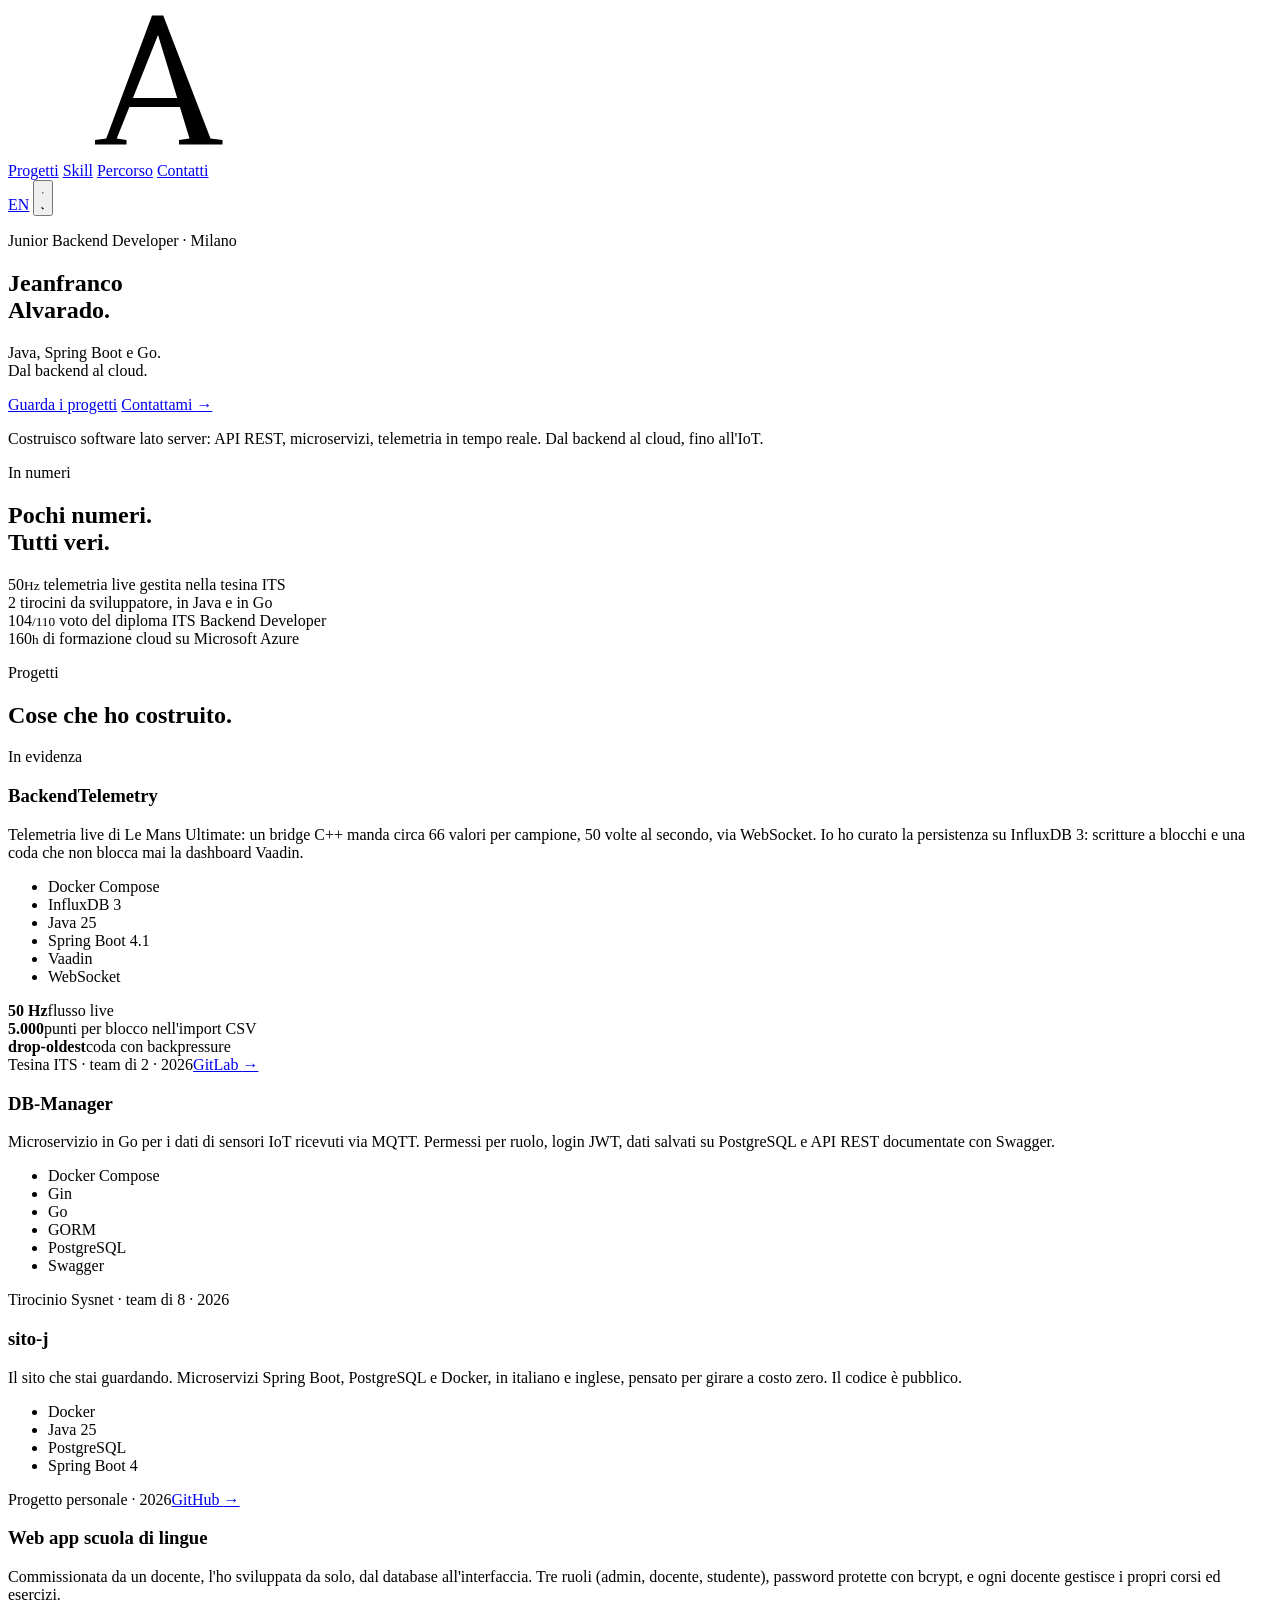
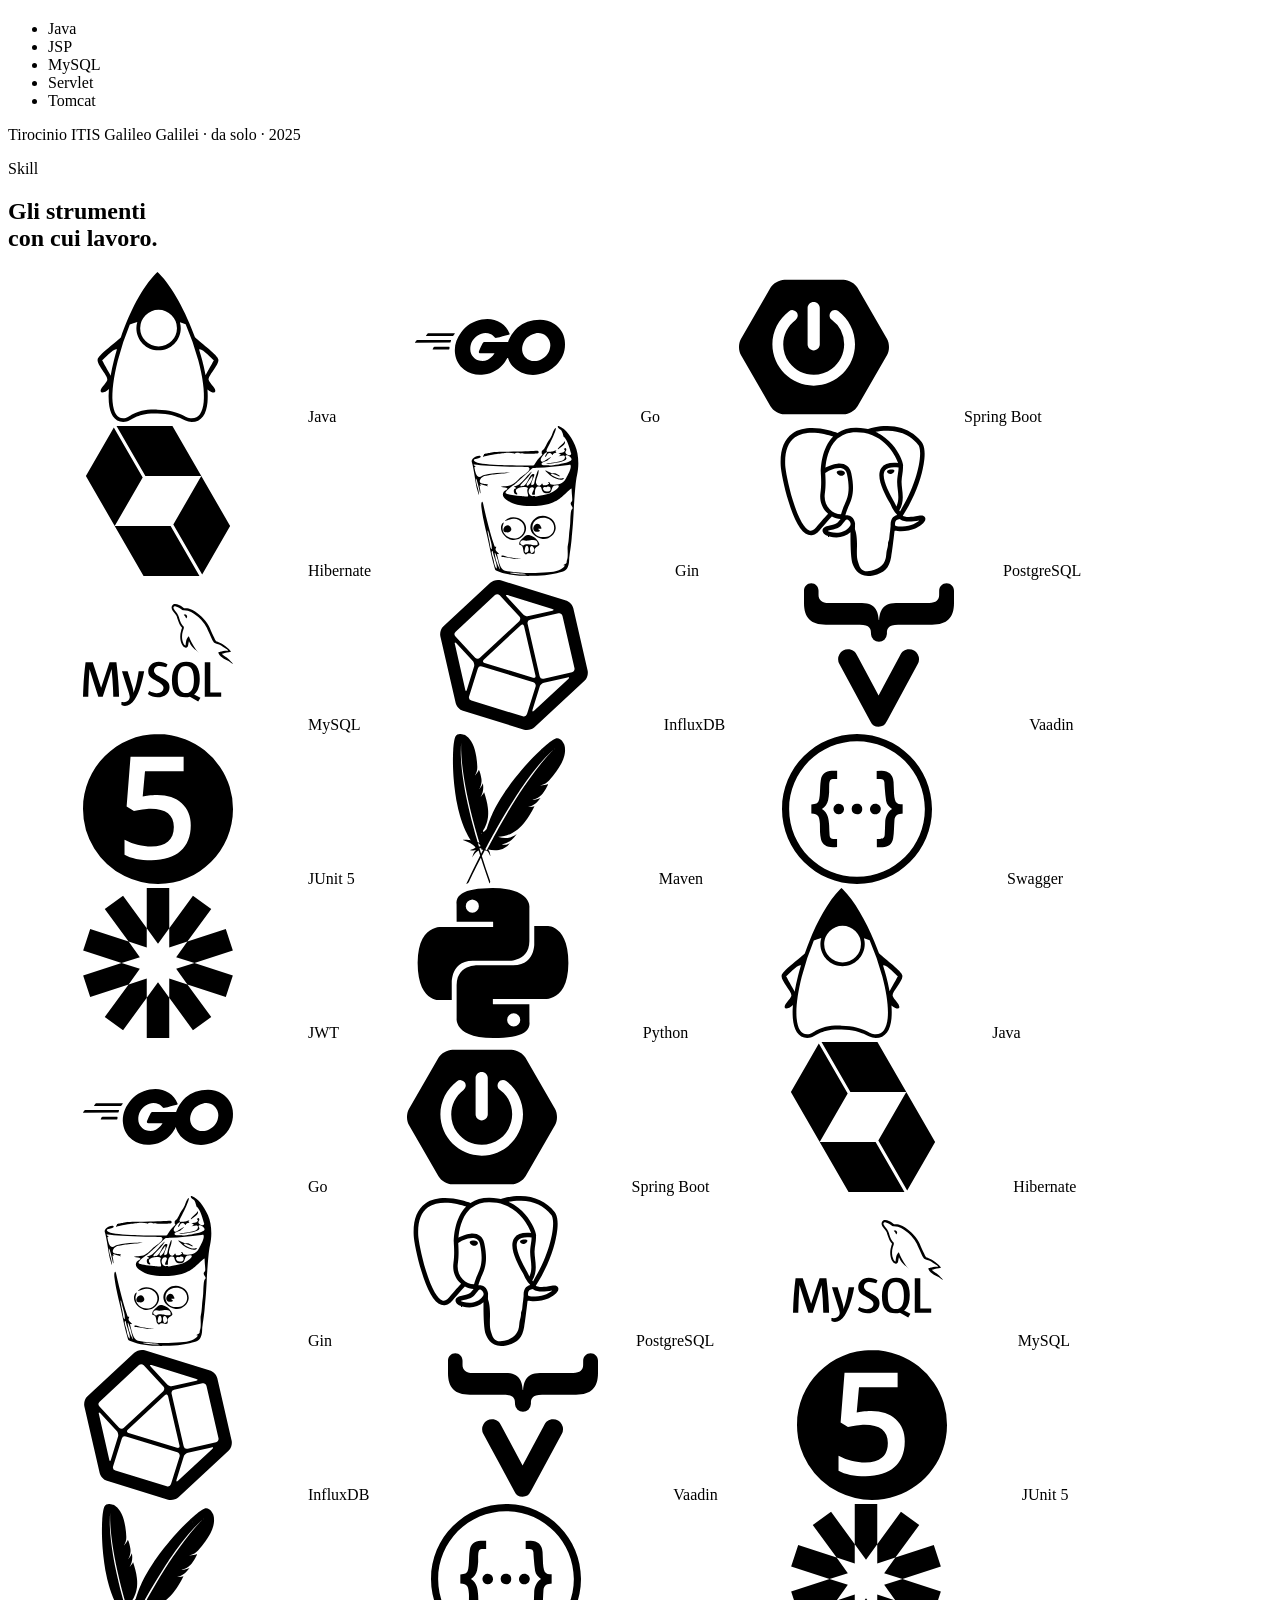
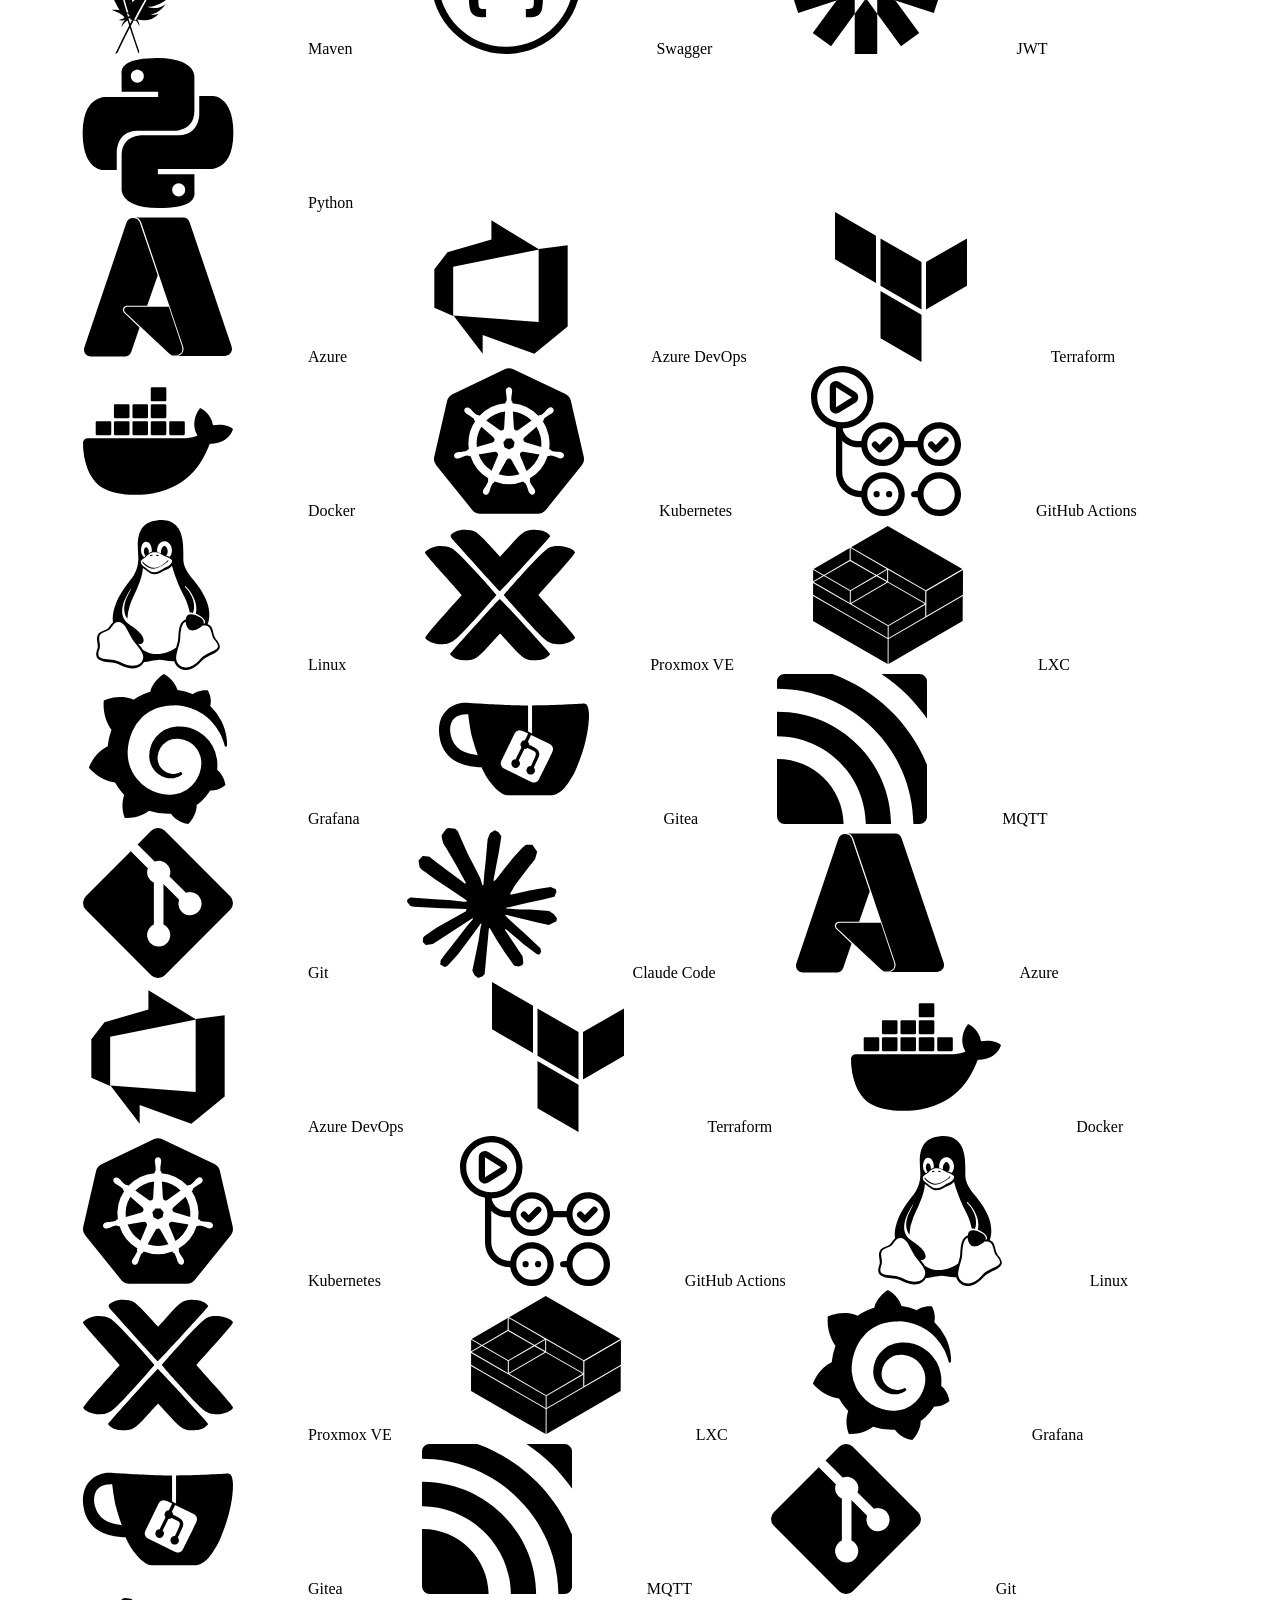
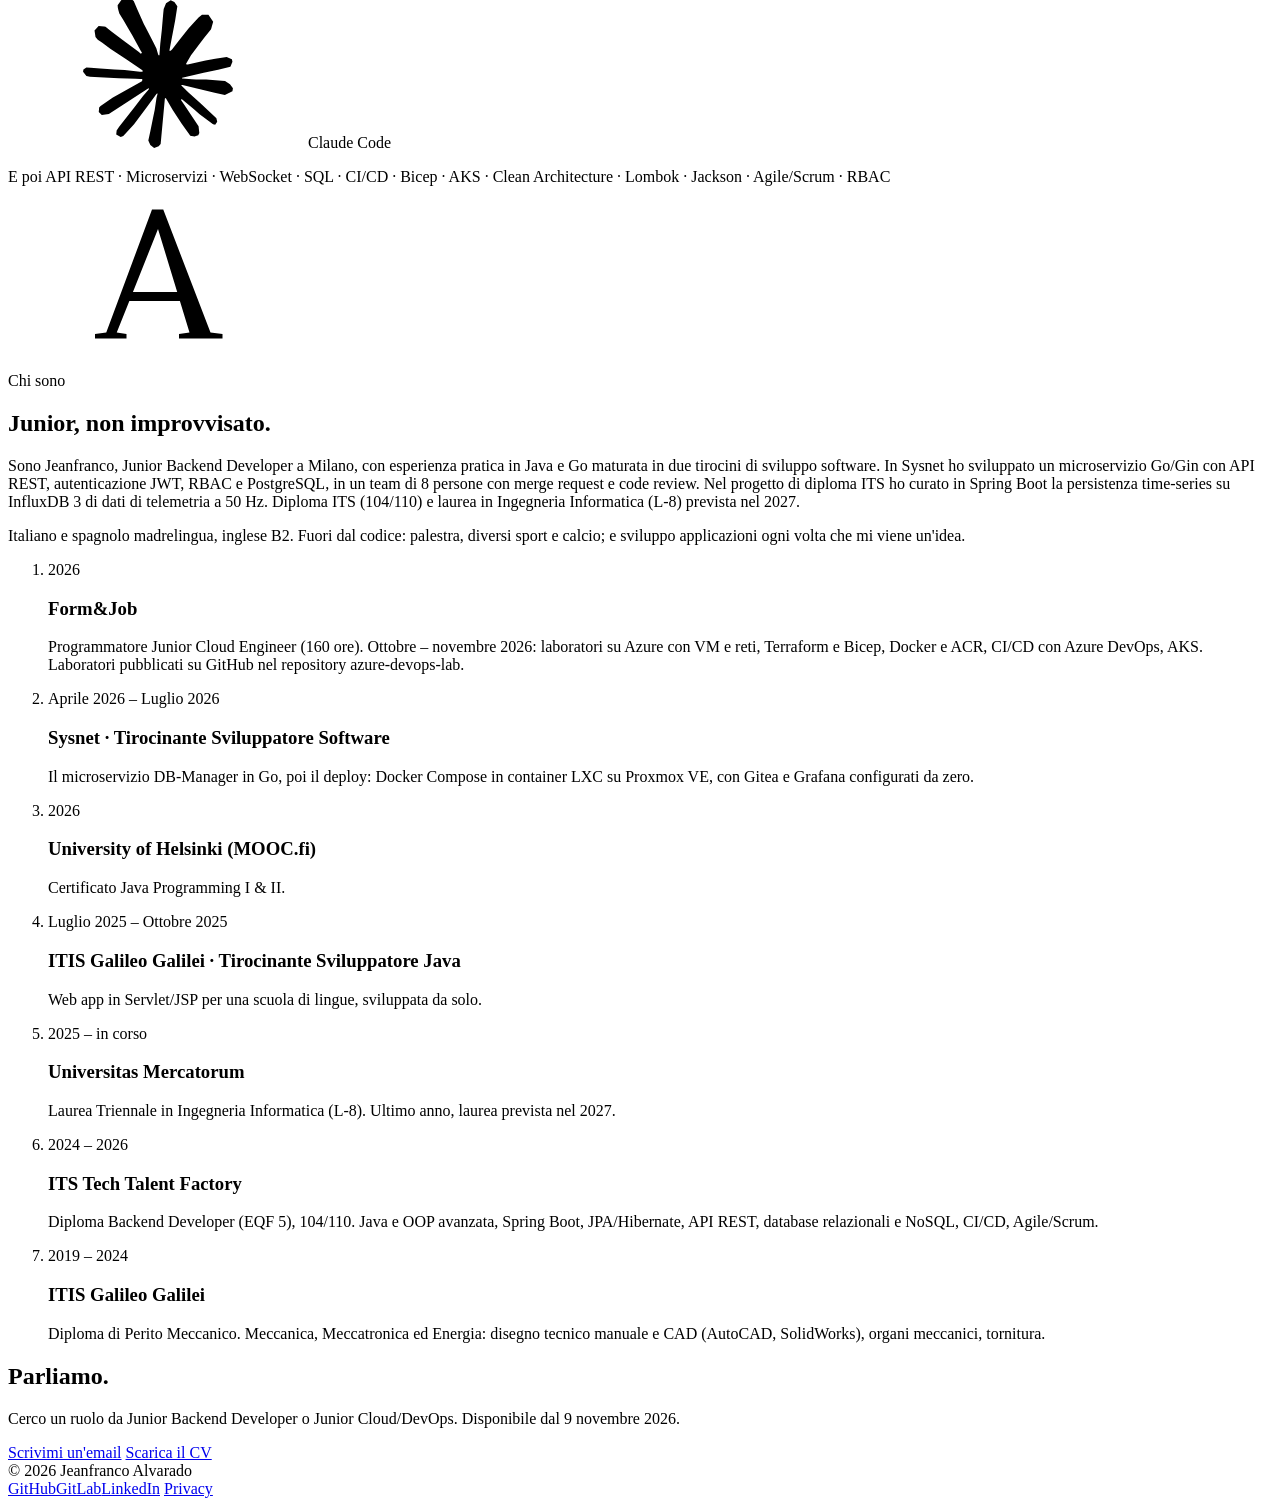
==== commit faea03e2: "Pubblica la copia statica del sito (29dcafd)" ====
--- a/it/index.html
+++ b/it/index.html
@@ -173,7 +173,7 @@
                     <div class="card-glow" aria-hidden="true"></div>
                     <div class="card-body">
                         <h3>DB-Manager</h3>
-                        <p>Microservizio in Go per gestire i pali ferroviari, 40 solo nell&#39;area di Milano. Permessi per ruolo, login JWT, dati dei sensori salvati su PostgreSQL e API documentate con Swagger.</p>
+                        <p>Microservizio in Go per i dati di sensori IoT ricevuti via MQTT. Permessi per ruolo, login JWT, dati salvati su PostgreSQL e API REST documentate con Swagger.</p>
                         <ul class="tags"><li>Docker Compose</li><li>Gin</li><li>Go</li><li>GORM</li><li>PostgreSQL</li><li>Swagger</li></ul>
                     </div>
                     <div class="meta-row"><span>Tirocinio Sysnet · team di 8 · 2026</span></div>
@@ -196,7 +196,7 @@
                         <p>Commissionata da un docente, l&#39;ho sviluppata da solo, dal database all&#39;interfaccia. Tre ruoli (admin, docente, studente), password protette con bcrypt, e ogni docente gestisce i propri corsi ed esercizi.</p>
                         <ul class="tags"><li>Java</li><li>JSP</li><li>MySQL</li><li>Servlet</li><li>Tomcat</li></ul>
                     </div>
-                    <div class="meta-row"><span>Tirocinio Galilux · da solo · 2025</span></div>
+                    <div class="meta-row"><span>Tirocinio ITIS Galileo Galilei · da solo · 2025</span></div>
                 </article>
             </div>
         </div>
@@ -364,7 +364,7 @@
                     <li data-reveal><span class="tl-date">2026</span><h3>Form&amp;Job</h3><p>Programmatore Junior Cloud Engineer (160 ore). Ottobre – novembre 2026: laboratori su Azure con VM e reti, Terraform e Bicep, Docker e ACR, CI/CD con Azure DevOps, AKS. Laboratori pubblicati su GitHub nel repository azure-devops-lab.</p></li>
                     <li data-reveal><span class="tl-date">Aprile 2026 – Luglio 2026</span><h3>Sysnet · Tirocinante Sviluppatore Software</h3><p>Il microservizio DB-Manager in Go, poi il deploy: Docker Compose in container LXC su Proxmox VE, con Gitea e Grafana configurati da zero.</p></li>
                     <li data-reveal><span class="tl-date">2026</span><h3>University of Helsinki (MOOC.fi)</h3><p>Certificato Java Programming I &amp; II.</p></li>
-                    <li data-reveal><span class="tl-date">Luglio 2025 – Ottobre 2025</span><h3>Galilux · Tirocinante Sviluppatore Java</h3><p>Web app in Servlet/JSP per una scuola di lingue, sviluppata da solo.</p></li>
+                    <li data-reveal><span class="tl-date">Luglio 2025 – Ottobre 2025</span><h3>ITIS Galileo Galilei · Tirocinante Sviluppatore Java</h3><p>Web app in Servlet/JSP per una scuola di lingue, sviluppata da solo.</p></li>
                     <li data-reveal><span class="tl-date">2025 – in corso</span><h3>Universitas Mercatorum</h3><p>Laurea Triennale in Ingegneria Informatica (L-8). Ultimo anno, laurea prevista nel 2027.</p></li>
                     <li data-reveal><span class="tl-date">2024 – 2026</span><h3>ITS Tech Talent Factory</h3><p>Diploma Backend Developer (EQF 5), 104/110. Java e OOP avanzata, Spring Boot, JPA/Hibernate, API REST, database relazionali e NoSQL, CI/CD, Agile/Scrum.</p></li>
                     <li data-reveal><span class="tl-date">2019 – 2024</span><h3>ITIS Galileo Galilei</h3><p>Diploma di Perito Meccanico. Meccanica, Meccatronica ed Energia: disegno tecnico manuale e CAD (AutoCAD, SolidWorks), organi meccanici, tornitura.</p></li>
